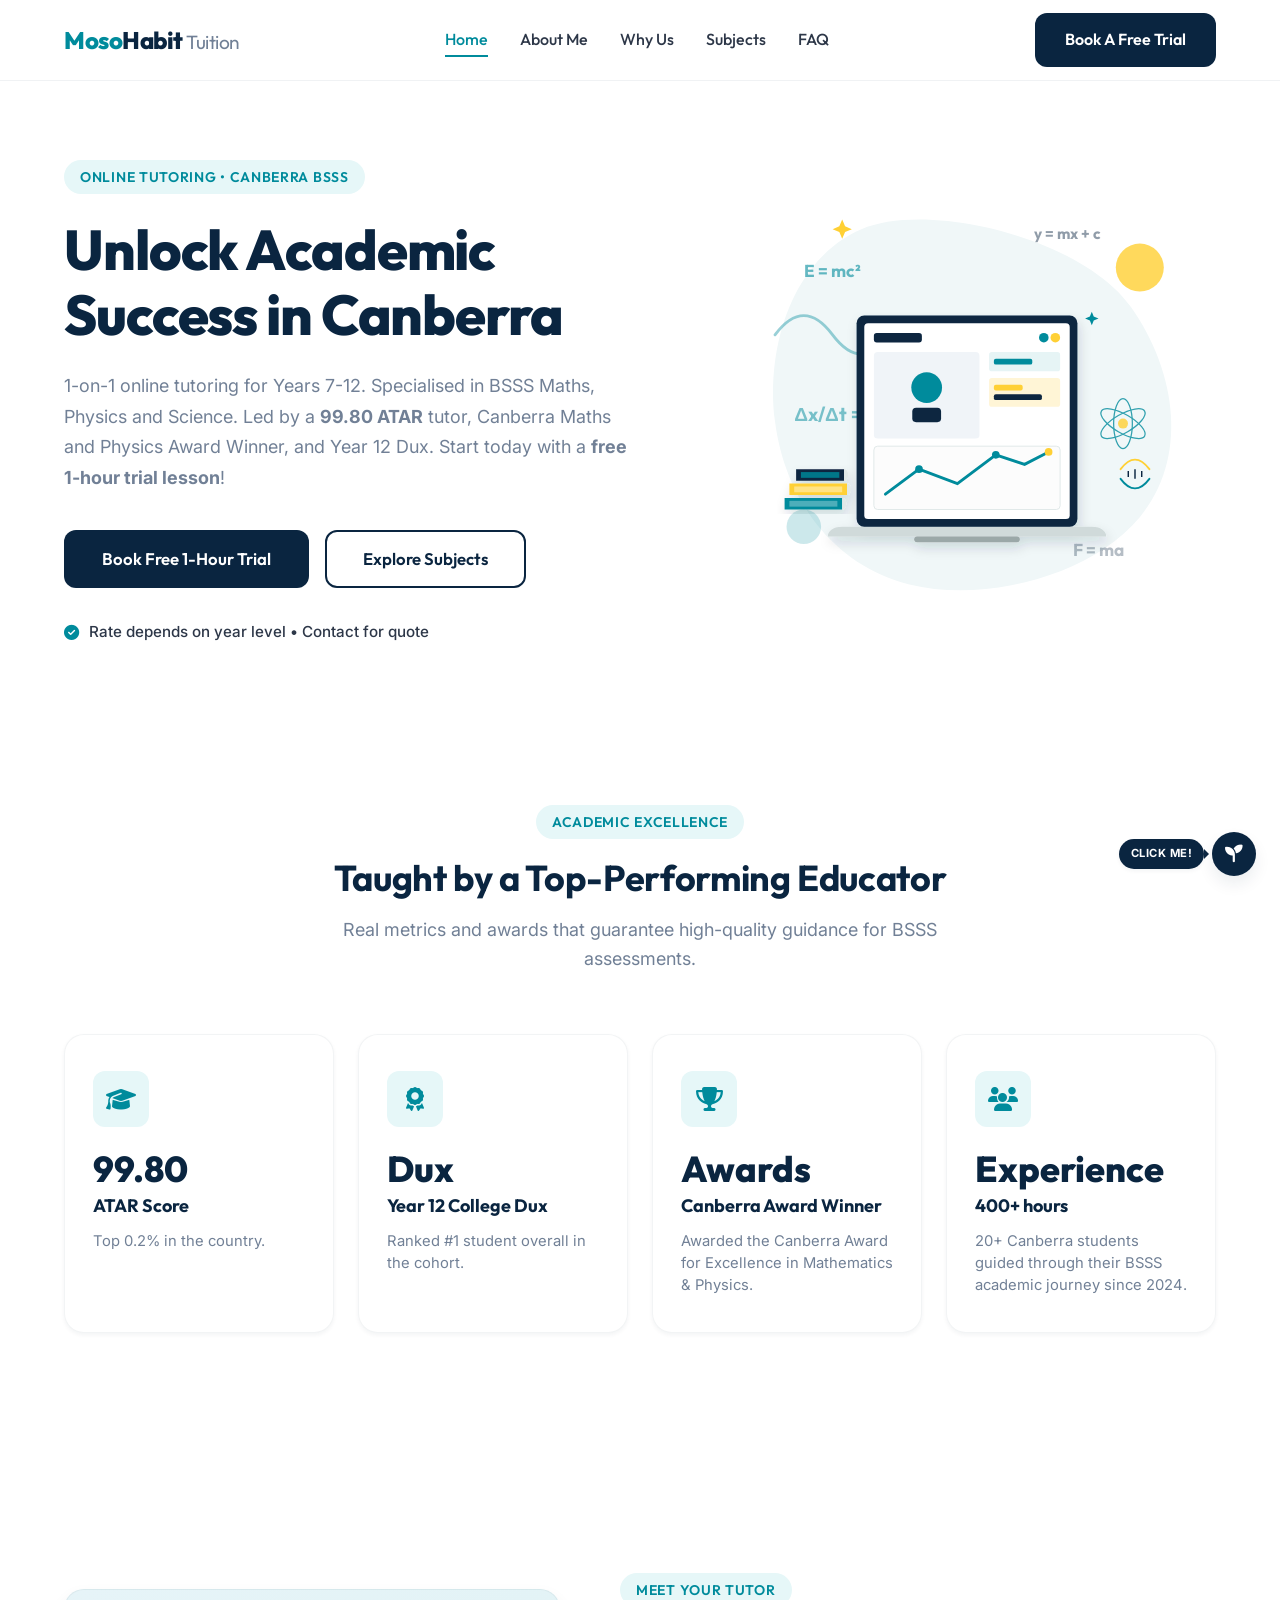
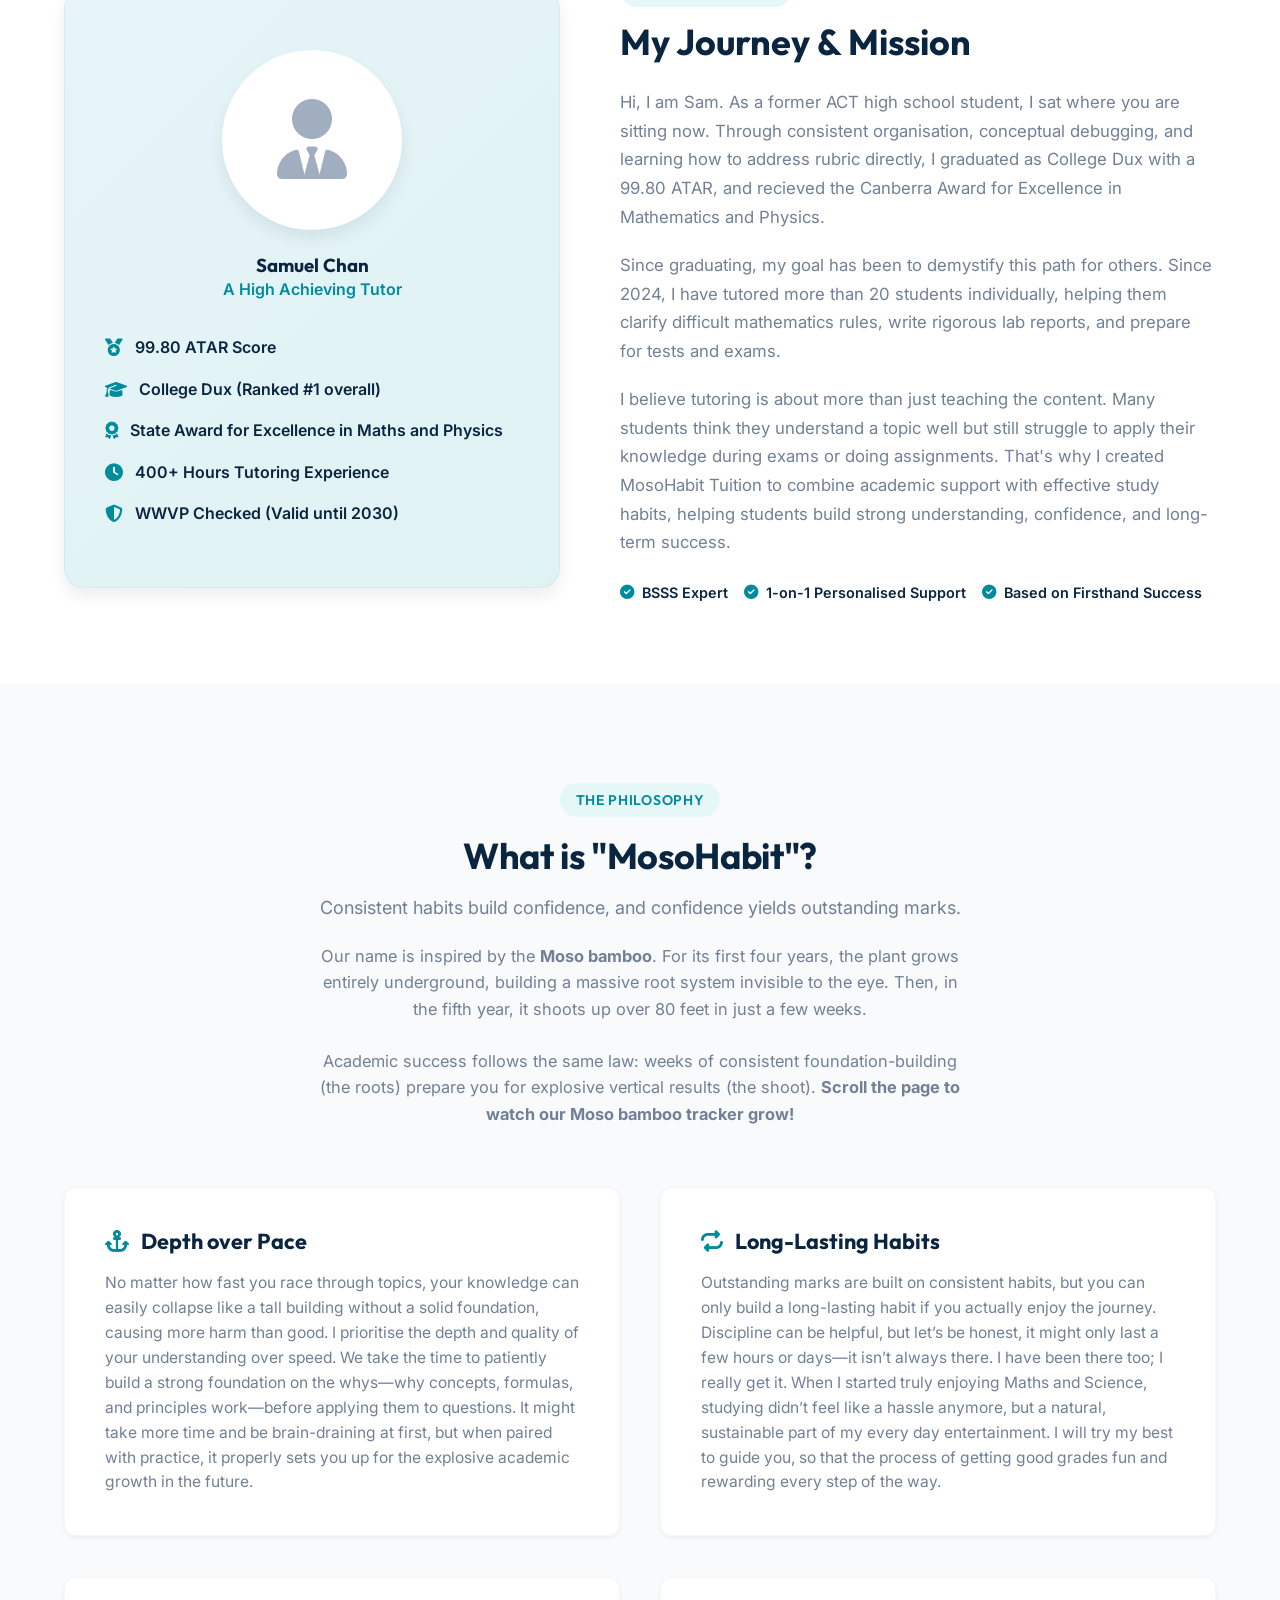
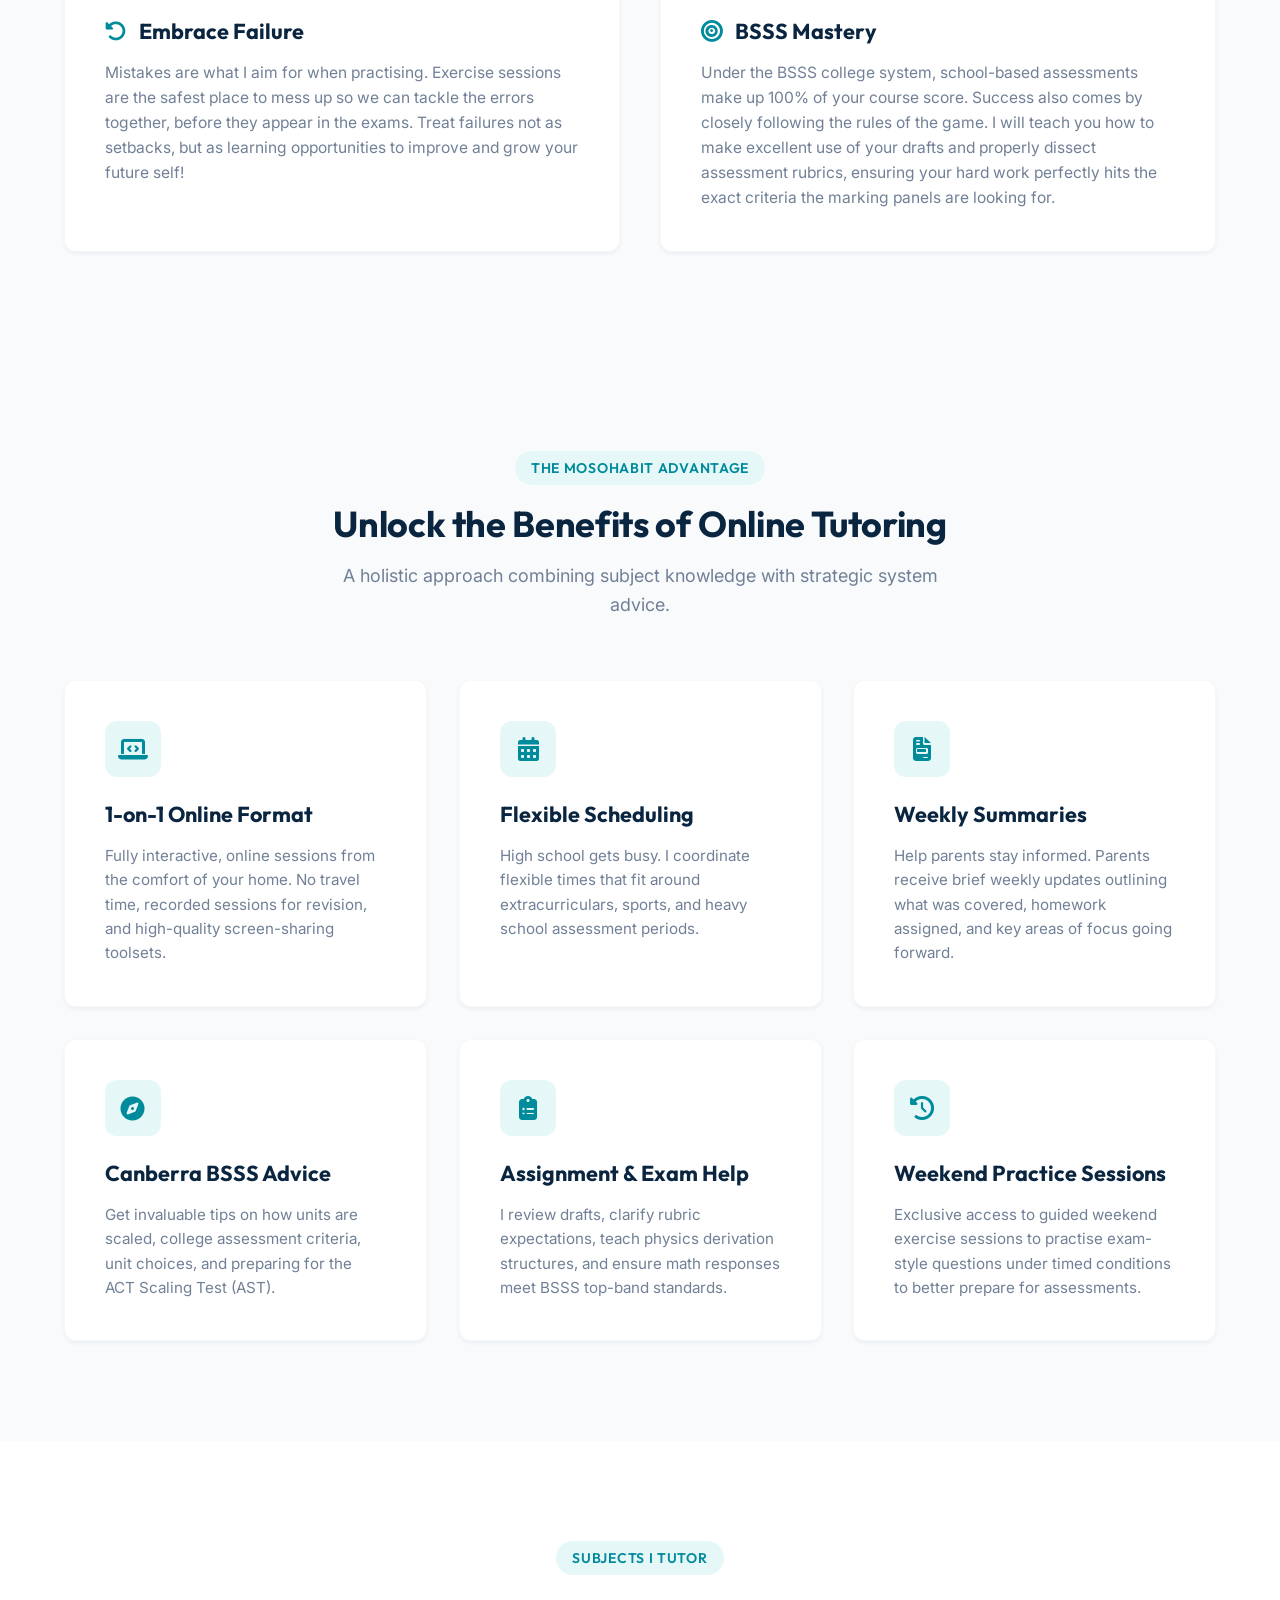
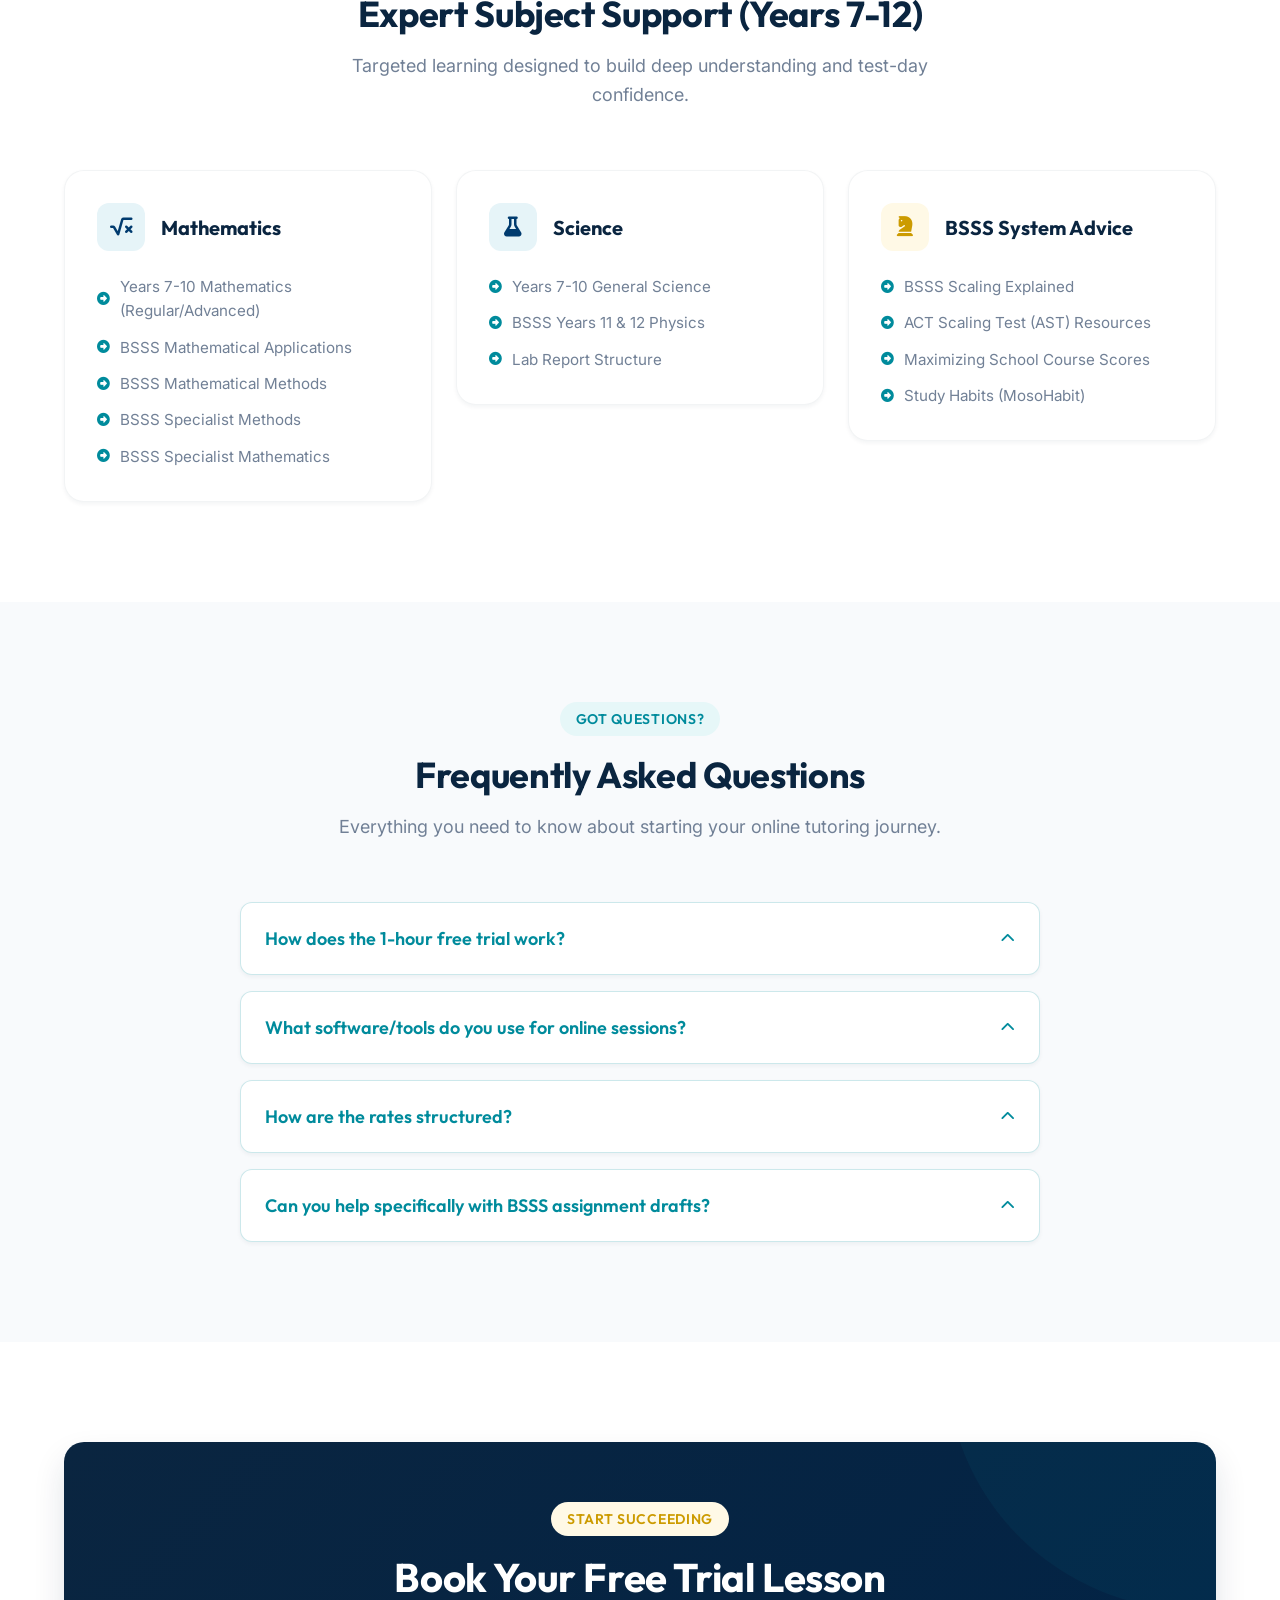
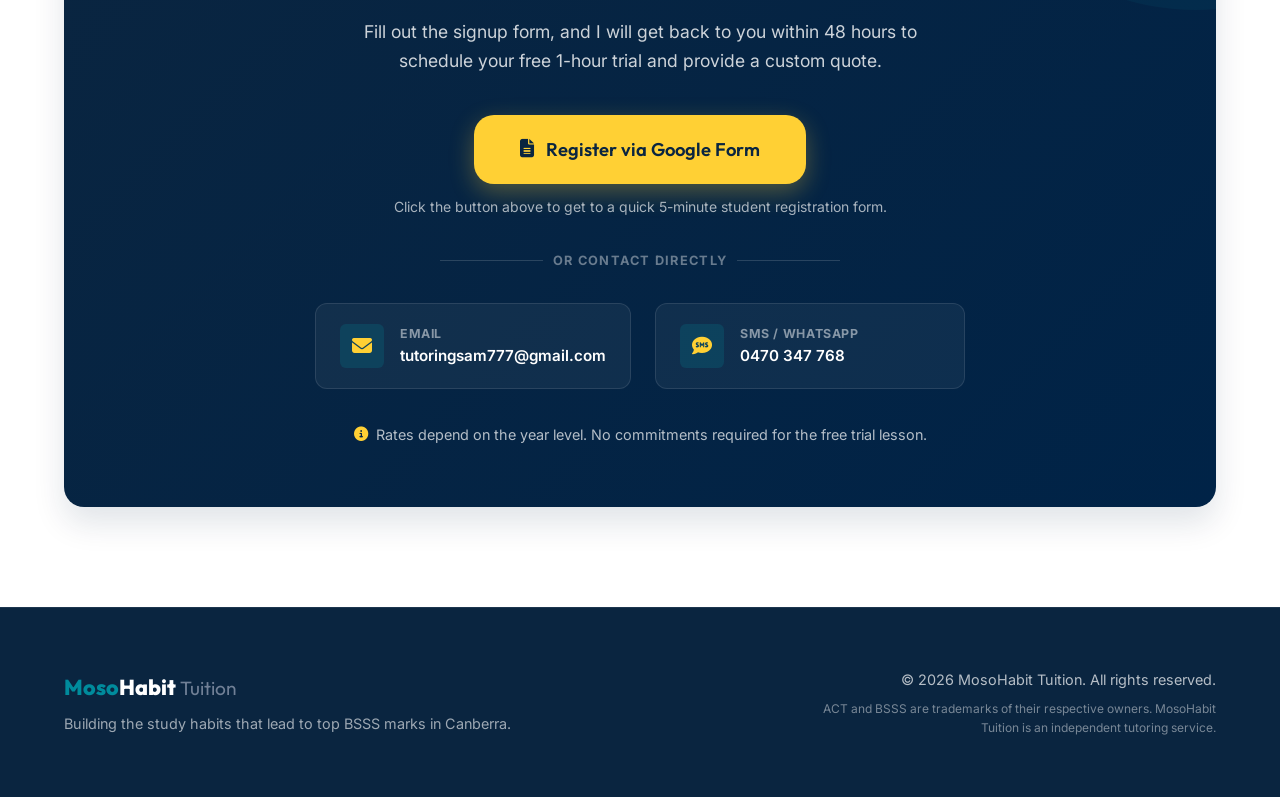
==== index.html @ 845f08df "feat: add Moso bamboo philosophy section to index and project documentation" ====
<!DOCTYPE html>
<html lang="en">

<head>
    <meta charset="UTF-8">
    <meta name="viewport" content="width=device-width, initial-scale=1.0">
    <meta name="description"
        content="1-on-1 online tutoring for Canberra Years 7-12 BSSS system students. Excel in Maths, Physics, and Science with a 99.80 ATAR tutor, Canberra Award winner, and Year 12 Dux. Book your free 1-hour trial.">
    <meta name="keywords"
        content="Canberra tutoring, BSSS tutoring, Year 12 tutor, Year 11 tutor, Year 10 tutor, ATAR, ACT tutoring, online maths tutor, online physics tutor, online science tutor, Canberra college tutor">
    <meta name="author" content="MosoHabit Tuition">
    <title>MosoHabit Tuition | Canberra BSSS Online Tutoring (Years 7-12)</title>

    <!-- Google Fonts -->
    <link rel="preconnect" href="https://fonts.googleapis.com">
    <link rel="preconnect" href="https://fonts.gstatic.com" crossorigin>
    <link
        href="https://fonts.googleapis.com/css2?family=Inter:wght@300;400;500;600;700&family=Outfit:wght@400;500;600;700;800&display=swap"
        rel="stylesheet">

    <!-- FontAwesome Icons -->
    <link rel="stylesheet" href="https://cdnjs.cloudflare.com/ajax/libs/font-awesome/6.4.0/css/all.min.css">

    <!-- Custom CSS -->
    <link rel="stylesheet" href="style.css">
</head>

<body>

    <!-- Header Navigation -->
    <header class="header">
        <div class="container header-container">
            <a href="#home" class="logo">
                <span class="logo-accent">Moso</span>Habit <span class="logo-sub">Tuition</span>
            </a>

            <nav class="nav" id="nav-menu">
                <ul class="nav-list">
                    <li class="nav-item"><a href="#home" class="nav-link active">Home</a></li>
                    <li class="nav-item"><a href="#about" class="nav-link">About Me</a></li>
                    <li class="nav-item"><a href="#why-us" class="nav-link">Why Us</a></li>
                    <li class="nav-item"><a href="#subjects" class="nav-link">Subjects</a></li>
                    <li class="nav-item"><a href="#faq" class="nav-link">FAQ</a></li>
                </ul>
            </nav>

            <div class="header-cta">
                <a href="#contact" class="btn btn-primary">Book A Free Trial</a>
                <button class="mobile-nav-toggle" id="mobile-toggle" aria-label="Toggle navigation">
                    <i class="fa-solid fa-bars"></i>
                </button>
            </div>
        </div>
    </header>

    <main>
        <!-- Hero Section -->
        <section id="home" class="hero">
            <div class="container hero-container">
                <div class="hero-content reveal reveal-left">
                    <span class="badge hero-badge">Online Tutoring • Canberra BSSS</span>
                    <h1 class="hero-title">Unlock Academic Success in Canberra</h1>
                    <p class="hero-description">
                        1-on-1 online tutoring for Years 7-12. Specialised in BSSS Maths, Physics and Science.
                        Led by a <strong>99.80 ATAR</strong> tutor, Canberra Maths and Physics Award Winner, and Year 12
                        Dux. Start today
                        with a <strong>free 1-hour trial lesson</strong>!
                    </p>
                    <div class="hero-actions">
                        <a href="#contact" class="btn btn-primary btn-lg">Book Free 1-Hour Trial</a>
                        <a href="#subjects" class="btn btn-outline btn-lg">Explore Subjects</a>
                    </div>
                    <div class="hero-ad-banner">
                        <i class="fa-solid fa-circle-check text-accent"></i>
                        <span>Rate depends on year level • Contact for quote</span>
                    </div>
                </div>
                <div class="hero-image-wrapper reveal reveal-right">
                    <!-- SVG illustration representing physics, math, online learning -->
                    <svg class="hero-svg" viewBox="0 0 500 500" fill="none" xmlns="http://www.w3.org/2000/svg">
                        <defs>
                            <linearGradient id="blueGrad" x1="0%" y1="0%" x2="100%" y2="100%">
                                <stop offset="0%" stop-color="#0a2540" />
                                <stop offset="100%" stop-color="#003b6f" />
                            </linearGradient>
                            <linearGradient id="tealGrad" x1="0%" y1="0%" x2="100%" y2="100%">
                                <stop offset="0%" stop-color="#008b9c" />
                                <stop offset="100%" stop-color="#00ced1" />
                            </linearGradient>
                            <linearGradient id="goldGrad" x1="0%" y1="0%" x2="100%" y2="100%">
                                <stop offset="0%" stop-color="#ffd034" />
                                <stop offset="100%" stop-color="#ffb800" />
                            </linearGradient>
                            <filter id="shadow" x="-10%" y="-10%" width="120%" height="120%">
                                <feDropShadow dx="2" dy="6" stdDeviation="6" flood-color="#0a2540"
                                    flood-opacity="0.15" />
                            </filter>
                        </defs>
                        <!-- Background Blobs -->
                        <path
                            d="M420,150 C470,220 480,310 430,370 C380,430 270,460 190,440 C110,420 60,350 50,270 C40,190 70,100 140,70 C210,40 370,80 420,150 Z"
                            fill="#f0f7f8" />
                        <circle cx="430" cy="110" r="25" fill="#ffd034" opacity="0.8" />
                        <circle cx="80" cy="380" r="18" fill="#008b9c" opacity="0.2" />

                        <!-- Mathematical / Physics Ornaments -->
                        <!-- Atom Icon -->
                        <g transform="translate(380, 240) scale(0.65)" opacity="0.8">
                            <ellipse cx="50" cy="50" rx="40" ry="15" fill="none" stroke="#008b9c" stroke-width="2"
                                transform="rotate(30, 50, 50)" />
                            <ellipse cx="50" cy="50" rx="40" ry="15" fill="none" stroke="#008b9c" stroke-width="2"
                                transform="rotate(-30, 50, 50)" />
                            <ellipse cx="50" cy="50" rx="40" ry="15" fill="none" stroke="#008b9c" stroke-width="2"
                                transform="rotate(90, 50, 50)" />
                            <circle cx="50" cy="50" r="8" fill="#ffd034" />
                        </g>

                        <!-- Formulas floating -->
                        <text x="320" y="80" font-family="'Outfit', sans-serif" font-size="16" font-weight="700"
                            fill="#0a2540" opacity="0.45">y = mx + c</text>
                        <text x="80" y="120" font-family="'Outfit', sans-serif" font-size="18" font-weight="700"
                            fill="#008b9c" opacity="0.6">E = mc²</text>
                        <text x="360" y="410" font-family="'Outfit', sans-serif" font-size="18" font-weight="700"
                            fill="#0a2540" opacity="0.3">F = ma</text>
                        <text x="70" y="270" font-family="'Outfit', sans-serif" font-size="20" font-weight="700"
                            fill="#008b9c" opacity="0.5">Δx/Δt = v</text>

                        <!-- Sine Wave -->
                        <path d="M50,180 Q80,140 110,180 T170,180" fill="none" stroke="#008b9c" stroke-width="3"
                            stroke-linecap="round" opacity="0.4" />
                        <!-- DNA Spiral snippet -->
                        <path d="M410,320 Q425,300 440,320" fill="none" stroke="#ffd034" stroke-width="2"
                            stroke-linecap="round" />
                        <path d="M410,330 Q425,350 440,330" fill="none" stroke="#008b9c" stroke-width="2"
                            stroke-linecap="round" />
                        <line x1="418" y1="322" x2="418" y2="328" stroke="#0a2540" stroke-width="1.5" />
                        <line x1="425" y1="320" x2="425" y2="330" stroke="#0a2540" stroke-width="1.5" />
                        <line x1="432" y1="322" x2="432" y2="328" stroke="#0a2540" stroke-width="1.5" />

                        <!-- Main Laptop / Graphic -->
                        <g filter="url(#shadow)">
                            <!-- Laptop Body Base -->
                            <path d="M120,380 L380,380 C390,380 395,385 395,390 L105,390 C105,385 110,380 120,380 Z"
                                fill="#d0dada" />
                            <rect x="195" y="390" width="110" height="6" rx="3" fill="#9ba8a8" />
                            <!-- Screen Base -->
                            <rect x="135" y="160" width="230" height="220" rx="8" fill="#0a2540" />
                            <!-- Screen Inner -->
                            <rect x="143" y="168" width="214" height="204" rx="4" fill="#ffffff" />
                            <!-- Website layout inside screen -->
                            <!-- Header inside laptop screen -->
                            <rect x="153" y="178" width="50" height="10" rx="3" fill="#0a2540" />
                            <circle cx="330" cy="183" r="5" fill="#008b9c" />
                            <circle cx="342" cy="183" r="5" fill="#ffd034" />
                            <!-- Main Video Panel -->
                            <rect x="153" y="198" width="110" height="90" rx="4" fill="#f0f4f8" />
                            <!-- Video avatar lines (Tutor) -->
                            <circle cx="208" cy="235" r="16" fill="#008b9c" />
                            <rect x="193" y="256" width="30" height="15" rx="4" fill="#0a2540" />
                            <!-- Sidebar stats/formulas inside laptop screen -->
                            <rect x="273" y="198" width="74" height="20" rx="3" fill="#e6f4f5" />
                            <rect x="278" y="205" width="40" height="6" rx="2" fill="#008b9c" />
                            <rect x="273" y="225" width="74" height="30" rx="3" fill="#fff5d6" />
                            <rect x="278" y="232" width="30" height="6" rx="2" fill="#ffd034" />
                            <rect x="278" y="242" width="50" height="6" rx="2" fill="#0a2540" />
                            <!-- Graph drawing on dashboard inside laptop screen -->
                            <rect x="153" y="296" width="194" height="66" rx="4" fill="#fcfcfc" stroke="#e0e8e8"
                                stroke-width="1" />
                            <path d="M165,346 L200,320 L240,335 L280,305 L310,315 L335,302" fill="none" stroke="#008b9c"
                                stroke-width="3" stroke-linecap="round" />
                            <circle cx="200" cy="320" r="4" fill="#008b9c" />
                            <circle cx="280" cy="305" r="4" fill="#008b9c" />
                            <circle cx="335" cy="302" r="4" fill="#ffd034" />
                        </g>

                        <!-- Books Stacked Near Laptop -->
                        <g transform="translate(60, 310)" filter="url(#shadow)">
                            <!-- Book 1 (Bottom, Teal) -->
                            <path d="M0,40 L60,40 L60,52 L0,52 Z" fill="#008b9c" />
                            <path d="M60,40 C62,40 64,42 64,45 L64,47 C64,50 62,52 60,52 Z" fill="#e0e8e8" />
                            <rect x="5" y="43" width="50" height="6" fill="#ffffff" opacity="0.3" />
                            <!-- Book 2 (Middle, Gold) -->
                            <path d="M5,25 L65,25 L65,37 L5,37 Z" fill="#ffd034" />
                            <path d="M65,25 C67,25 69,27 69,30 L69,32 C69,35 67,37 65,37 Z" fill="#e0e8e8" />
                            <rect x="10" y="28" width="50" height="6" fill="#ffffff" opacity="0.4" />
                            <!-- Book 3 (Top, Dark Blue) -->
                            <path d="M12,10 L62,10 L62,22 L12,22 Z" fill="#0a2540" />
                            <path d="M62,10 C64,10 66,12 66,15 L66,17 C66,20 64,22 62,22 Z" fill="#e0e8e8" />
                            <rect x="17" y="13" width="40" height="6" fill="#008b9c" opacity="0.8" />
                        </g>

                        <!-- Floating Sparkles -->
                        <path d="M120,80 L123,73 L130,70 L123,67 L120,60 L117,67 L110,70 L117,73 Z" fill="#ffd034" />
                        <path d="M380,170 L382,165 L387,163 L382,161 L380,156 L378,161 L373,163 L378,165 Z"
                            fill="#008b9c" />
                    </svg>
                </div>
            </div>
        </section>

        <!-- Credentials Banner Section -->
        <section id="credentials" class="credentials">
            <div class="container">
                <div class="section-header text-center reveal">
                    <span class="badge">Academic Excellence</span>
                    <h2>Taught by a Top-Performing Educator</h2>
                    <p class="section-subtitle">Real metrics and awards that guarantee high-quality guidance for BSSS
                        assessments.</p>
                </div>

                <div class="credentials-grid">
                    <!-- Stat Card 1 -->
                    <div class="cred-card reveal">
                        <div class="cred-icon-wrap bg-teal-light">
                            <i class="fa-solid fa-graduation-cap text-teal"></i>
                        </div>
                        <div class="cred-value">99.80</div>
                        <h3 class="cred-title">ATAR Score</h3>
                        <p class="cred-desc">Top 0.2% in the country.</p>
                    </div>

                    <!-- Stat Card 2 -->
                    <div class="cred-card reveal delay-100">
                        <div class="cred-icon-wrap bg-teal-light">
                            <i class="fa-solid fa-award text-teal"></i>
                        </div>
                        <div class="cred-value">Dux</div>
                        <h3 class="cred-title">Year 12 College Dux</h3>
                        <p class="cred-desc">Ranked #1 student overall in the cohort.</p>
                    </div>

                    <!-- Stat Card 3 -->
                    <div class="cred-card reveal delay-200">
                        <div class="cred-icon-wrap bg-teal-light">
                            <i class="fa-solid fa-trophy text-teal"></i>
                        </div>
                        <div class="cred-value">Awards</div>
                        <h3 class="cred-title">Canberra Award Winner</h3>
                        <p class="cred-desc">Awarded the Canberra Award for Excellence in Mathematics & Physics.</p>
                    </div>

                    <!-- Stat Card 4 -->
                    <div class="cred-card reveal delay-300">
                        <div class="cred-icon-wrap bg-teal-light">
                            <i class="fa-solid fa-users text-teal"></i>
                        </div>
                        <div class="cred-value">Experience</div>
                        <h3 class="cred-title">400+ hours</h3>
                        <p class="cred-desc">20+ Canberra students guided through their BSSS academic journey
                            since 2024.</p>
                    </div>
                </div>

            </div>
        </section>

        <!-- About Section -->
        <section id="about">
            <!-- Tutor Background Story -->
            <div class="story-section">
                <div class="container story-container">
                    <div class="story-img-wrap reveal reveal-left">
                        <div class="story-img-card">
                            <div class="story-avatar-container">
                                <div class="story-avatar-placeholder">
                                    <i class="fa-solid fa-user-tie"></i>
                                </div>
                                <!-- Note: User can easily overwrite this with their real photo of Sam: -->
                                <!-- <img src="assets/tutor-sam.jpg" alt="Sam, MosoHabit Tutor" class="avatar-img"> -->
                            </div>
                            <h3>Samuel Chan</h3>
                            <p class="text-accent" style="font-weight: 600; margin-bottom: 12px;">A High Achieving Tutor
                            </p>

                            <div class="story-credentials-list">
                                <div class="story-cred-item">
                                    <i class="fa-solid fa-medal"></i>
                                    <span>99.80 ATAR Score</span>
                                </div>
                                <div class="story-cred-item">
                                    <i class="fa-solid fa-graduation-cap"></i>
                                    <span>College Dux (Ranked #1 overall)</span>
                                </div>
                                <div class="story-cred-item">
                                    <i class="fa-solid fa-award"></i>
                                    <span>State Award for Excellence in Maths and Physics</span>
                                </div>
                                <div class="story-cred-item">
                                    <i class="fa-solid fa-clock"></i>
                                    <span>400+ Hours Tutoring Experience</span>
                                </div>
                                <div class="story-cred-item">
                                    <i class="fa-solid fa-shield-halved"></i>
                                    <span>WWVP Checked (Valid until 2030)</span>
                                </div>
                            </div>
                        </div>
                    </div>

                    <div class="story-text reveal reveal-right">
                        <span class="badge tutor-badge">Meet Your Tutor</span>
                        <h2>My Journey & Mission</h2>
                        <p>
                            Hi, I am Sam. As a former ACT high school student, I sat where you are sitting now. Through
                            consistent organisation, conceptual debugging, and learning how to address rubric directly,
                            I graduated as College Dux with a 99.80 ATAR, and recieved the Canberra Award for Excellence
                            in Mathematics and Physics.
                        </p>
                        <p>
                            Since graduating, my goal has been to demystify this path for others. Since 2024, I have
                            tutored more than 20 students individually, helping them clarify difficult mathematics
                            rules, write rigorous lab reports, and prepare for tests and exams.
                        </p>
                        <p>
                            I believe tutoring is about more than just teaching the content. Many students think they
                            understand a topic well but still struggle to apply their knowledge during exams or doing
                            assignments. That's why I created MosoHabit Tuition to combine academic support with
                            effective study habits, helping students build strong understanding, confidence, and
                            long-term success.
                        </p>
                        <div class="tutor-tags" style="margin-top: 24px;">
                            <span class="tutor-tag"><i class="fa-solid fa-circle-check"></i> BSSS Expert</span>
                            <span class="tutor-tag"><i class="fa-solid fa-circle-check"></i> 1-on-1 Personalised
                                Support</span>
                            <span class="tutor-tag"><i class="fa-solid fa-circle-check"></i> Based on Firsthand
                                Success</span>
                        </div>
                    </div>
                </div>
            </div>

            <!-- Teaching Philosophy ("MosoHabit") -->
            <div class="philosophy-section bg-light">
                <div class="container">
                    <div class="section-header text-center reveal">
                        <span class="badge">The Philosophy</span>
                        <h2>What is "MosoHabit"?</h2>
                        <p class="section-subtitle">Consistent habits build confidence, and confidence yields
                            outstanding marks.</p>
                        <p class="philosophy-desc" style="max-width: 800px; margin: 20px auto 0 auto; color: var(--color-text-light); line-height: 1.6; font-size: 1.025rem;">
                            Our name is inspired by the <strong>Moso bamboo</strong>. For its first four years, the plant grows entirely underground, building a massive root system invisible to the eye. Then, in the fifth year, it shoots up over 80 feet in just a few weeks. 
                            <br><br>
                            Academic success follows the same law: weeks of consistent foundation-building (the roots) prepare you for explosive vertical results (the shoot). <strong>Scroll the page to watch our Moso bamboo tracker grow!</strong>
                        </p>
                    </div>

                    <div class="philosophy-grid">
                        <div class="philosophy-card reveal">
                            <h3><i class="fa-solid fa-anchor"></i> Depth over Pace</h3>
                            <p>No matter how fast you race through topics, your knowledge can easily collapse like a
                                tall building without a solid foundation, causing more harm than good.
                                I prioritise the depth and quality of your understanding over speed. We take the time to
                                patiently build a strong foundation on the whys—why concepts, formulas, and principles
                                work—before applying them to questions. It might take more time and be brain-draining at
                                first, but when paired with practice, it properly sets you up for the explosive academic
                                growth in the future.
                            </p>
                        </div>

                        <div class="philosophy-card reveal delay-100">
                            <h3><i class="fa-solid fa-repeat"></i> Long-Lasting Habits</h3>
                            <p>Outstanding marks are built on consistent habits, but you can only build a long-lasting
                                habit if you actually enjoy the journey. Discipline can be helpful, but let’s be honest,
                                it might only last a few hours or days—it isn’t always there. I have been there too; I
                                really get it. When I started truly enjoying Maths and Science, studying didn’t feel
                                like a hassle anymore, but a natural, sustainable part of my every day entertainment. I
                                will try my best to guide you, so that the process of getting good grades fun and
                                rewarding every step of the way.
                            </p>
                        </div>

                        <div class="philosophy-card reveal delay-200">
                            <h3><i class="fa-solid fa-rotate-left"></i> Embrace Failure</h3>
                            <p>Mistakes are what I aim for when practising. Exercise sessions are the safest place to
                                mess up so we can tackle the errors together, before they appear in the exams. Treat
                                failures not as setbacks, but as learning opportunities to improve and grow
                                your future self!
                            </p>
                        </div>

                        <div class="philosophy-card reveal delay-300">
                            <h3><i class="fa-solid fa-bullseye"></i> BSSS Mastery</h3>
                            <p>Under the BSSS college system, school-based assessments make up 100% of your course
                                score. Success also comes by closely following the rules of the game. I will teach you
                                how to make excellent use of your drafts and properly dissect assessment rubrics,
                                ensuring your hard work perfectly hits the exact criteria the marking panels are looking
                                for.
                            </p>
                        </div>
                    </div>
                </div>
            </div>

        </section>

        <!-- Why Us / Key Features Section -->
        <section id="why-us" class="why-us bg-light">
            <div class="container">
                <div class="section-header text-center reveal">
                    <span class="badge">The MosoHabit Advantage</span>
                    <h2>Unlock the Benefits of Online Tutoring</h2>
                    <p class="section-subtitle">A holistic approach combining subject knowledge with strategic system
                        advice.</p>
                </div>

                <div class="features-grid">
                    <!-- Feature 1 -->
                    <div class="feature-card reveal">
                        <div class="feature-icon"><i class="fa-solid fa-laptop-code"></i></div>
                        <h3>1-on-1 Online Format</h3>
                        <p>Fully interactive, online sessions from the comfort of your home. No travel time, recorded
                            sessions for revision, and high-quality screen-sharing toolsets.</p>
                    </div>

                    <!-- Feature 2 -->
                    <div class="feature-card reveal delay-100">
                        <div class="feature-icon"><i class="fa-solid fa-calendar-days"></i></div>
                        <h3>Flexible Scheduling</h3>
                        <p>High school gets busy. I coordinate flexible times that fit around extracurriculars, sports,
                            and heavy school assessment periods.</p>
                    </div>

                    <!-- Feature 3 -->
                    <div class="feature-card reveal delay-200">
                        <div class="feature-icon"><i class="fa-solid fa-file-invoice"></i></div>
                        <h3>Weekly Summaries</h3>
                        <p>Help parents stay informed. Parents receive brief weekly updates outlining what was covered,
                            homework assigned, and key areas of focus going forward.</p>
                    </div>

                    <!-- Feature 4 -->
                    <div class="feature-card reveal">
                        <div class="feature-icon"><i class="fa-solid fa-compass"></i></div>
                        <h3>Canberra BSSS Advice</h3>
                        <p>Get invaluable tips on how units are scaled, college assessment criteria, unit choices, and
                            preparing for the ACT Scaling Test (AST).</p>
                    </div>

                    <!-- Feature 5 -->
                    <div class="feature-card reveal delay-100">
                        <div class="feature-icon"><i class="fa-solid fa-clipboard-list"></i></div>
                        <h3>Assignment & Exam Help</h3>
                        <p>I review drafts, clarify rubric expectations, teach physics derivation structures, and
                            ensure math responses meet BSSS top-band standards.</p>
                    </div>

                    <!-- Feature 6 -->
                    <div class="feature-card reveal delay-200">
                        <div class="feature-icon"><i class="fa-solid fa-clock-rotate-left"></i></div>
                        <h3>Weekend Practice Sessions</h3>
                        <p>Exclusive access to guided weekend exercise sessions to practise exam-style questions under
                            timed conditions to better prepare for assessments.</p>
                    </div>
                </div>
            </div>
        </section>

        <!-- Subjects Offered Section -->
        <section id="subjects" class="subjects">
            <div class="container">
                <div class="section-header text-center reveal">
                    <span class="badge">Subjects I Tutor</span>
                    <h2>Expert Subject Support (Years 7-12)</h2>
                    <p class="section-subtitle">Targeted learning designed to build deep understanding and test-day
                        confidence.</p>
                </div>

                <div class="subjects-grid">
                    <!-- Subject 1 -->
                    <div class="subject-card reveal">
                        <div class="subject-header">
                            <div class="subject-icon bg-blue-light"><i
                                    class="fa-solid fa-square-root-variable text-blue"></i></div>
                            <h3>Mathematics</h3>
                        </div>
                        <ul class="subject-bullets">
                            <li><i class="fa-solid fa-circle-right text-teal"></i> Years 7-10 Mathematics
                                (Regular/Advanced) </li>
                            <li><i class="fa-solid fa-circle-right text-teal"></i> BSSS Mathematical Applications</li>
                            <li><i class="fa-solid fa-circle-right text-teal"></i> BSSS Mathematical Methods</li>
                            <li><i class="fa-solid fa-circle-right text-teal"></i> BSSS Specialist Methods</li>
                            <li><i class="fa-solid fa-circle-right text-teal"></i> BSSS Specialist Mathematics</li>
                        </ul>
                    </div>

                    <!-- Subject 2 -->
                    <div class="subject-card reveal delay-100">
                        <div class="subject-header">
                            <div class="subject-icon bg-blue-light"><i class="fa-solid fa-flask text-blue"></i></div>
                            <h3>Science</h3>
                        </div>
                        <ul class="subject-bullets">
                            <li><i class="fa-solid fa-circle-right text-teal"></i> Years 7-10 General Science</li>
                            <li><i class="fa-solid fa-circle-right text-teal"></i> BSSS Years 11 & 12 Physics</li>
                            <li><i class="fa-solid fa-circle-right text-teal"></i> Lab Report Structure</li>
                        </ul>
                    </div>

                    <!-- Subject 3 -->
                    <div class="subject-card reveal delay-200">
                        <div class="subject-header">
                            <div class="subject-icon bg-gold-light"><i class="fa-solid fa-chess-knight text-gold"></i>
                            </div>
                            <h3>BSSS System Advice</h3>
                        </div>
                        <ul class="subject-bullets">
                            <li><i class="fa-solid fa-circle-right text-teal"></i> BSSS Scaling Explained</li>
                            <li><i class="fa-solid fa-circle-right text-teal"></i> ACT Scaling Test (AST) Resources</li>
                            <li><i class="fa-solid fa-circle-right text-teal"></i> Maximizing School Course Scores</li>
                            <li><i class="fa-solid fa-circle-right text-teal"></i> Study Habits (MosoHabit)</li>
                        </ul>
                    </div>
                </div>
            </div>
        </section>

        <!-- FAQ Section -->
        <section id="faq" class="faq bg-light">
            <div class="container">
                <div class="section-header text-center reveal">
                    <span class="badge">Got Questions?</span>
                    <h2>Frequently Asked Questions</h2>
                    <p class="section-subtitle">Everything you need to know about starting your online tutoring journey.
                    </p>
                </div>

                <div class="faq-accordion-wrap">
                    <!-- FAQ 1 -->
                    <div class="faq-item reveal">
                        <button class="faq-trigger">
                            <span>How does the 1-hour free trial work?</span>
                            <i class="fa-solid fa-chevron-down faq-arrow"></i>
                        </button>
                        <div class="faq-content">
                            <p>The free trial is a complete 60-minute, no-obligation session. I use this time to assess
                                the student's current standing, review any upcoming topics or past assessments,
                                introduce my tutoring style, and map out a study action plan.</p>
                        </div>
                    </div>

                    <!-- FAQ 2 -->
                    <div class="faq-item reveal delay-100">
                        <button class="faq-trigger">
                            <span>What software/tools do you use for online sessions?</span>
                            <i class="fa-solid fa-chevron-down faq-arrow"></i>
                        </button>
                        <div class="faq-content">
                            <p>I use Zoom for our lessons, coupled with an online collaborative whiteboard, giving us
                                the best of both worlds. It feels as collaborative as sitting in the same room together,
                                but you also get all the flexibility, convenience, and comfort of an online lesson.</p>
                        </div>
                    </div>

                    <!-- FAQ 3 -->
                    <div class="faq-item reveal delay-200">
                        <button class="faq-trigger">
                            <span>How are the rates structured?</span>
                            <i class="fa-solid fa-chevron-down faq-arrow"></i>
                        </button>
                        <div class="faq-content">
                            <p>Rates vary depending on two factors:</p>
                            <ul>
                                <li><strong>Student's year level:</strong> Years 7–10 vs. Years 11–12
                                    (Methods/Specialist).</li>
                                <li><strong>Type of lesson:</strong> Focused 1-on-1 tutoring or guided group exercise
                                    sessions.</li>
                            </ul>
                            <p>Rates generally range from $30 to $60 per hour. Feel free to fill out the registration
                                form or text me directly for a personalised quote.</p>
                        </div>
                    </div>

                    <!-- FAQ 4 -->
                    <div class="faq-item reveal delay-300">
                        <button class="faq-trigger">
                            <span>Can you help specifically with BSSS assignment drafts?</span>
                            <i class="fa-solid fa-chevron-down faq-arrow"></i>
                        </button>
                        <div class="faq-content">
                            <p>Absolutely. Under the ACT BSSS system, school-based assessments represent 100% of your
                                grade. I help students decode BSSS rubrics, verify calculation workflows, and structure
                                lab report analyses to reach their full potential.</p>
                            <p
                                style="font-size: 0.825rem; color: var(--color-text-light); opacity: 0.8; font-style: italic; margin-top: 12px; line-height: 1.4; border-top: 1px dashed rgba(10, 37, 64, 0.1); padding-top: 12px;">
                                <strong>Note:</strong> <a
                                    href="https://www.bsss.act.edu.au/academic_integrity_information" target="_blank"
                                    rel="noopener noreferrer"
                                    style="color: inherit; text-decoration: underline;">Academic misconduct is a serious
                                    offence</a>, and I do not condone such activity.
                                <br><br>
                                My role is strictly to provide advice and recommendations to guide your learning. I will
                                support your progress, and I encourage and expect you to do the core thinking and bring
                                your own thoughts and questions to our sessions.
                            </p>
                        </div>
                    </div>

                </div>
            </div>
        </section>

        <!-- CTA & Google Form Signup Section -->
        <section id="contact" class="contact">
            <div class="container">
                <div class="contact-card reveal reveal-scale">
                    <div class="contact-header">
                        <span class="badge badge-yellow">Start Succeeding</span>
                        <h2>Book Your Free Trial Lesson</h2>
                        <p>Fill out the signup form, and I will get back to you within 48 hours to schedule your free
                            1-hour trial and provide a custom quote.</p>
                    </div>

                    <div class="contact-body">
                        <!-- Signup Button linking to Google Form -->
                        <div class="signup-action-area">
                            <a href="https://forms.gle/q5dMkX7rA27oYbx68" target="_blank" rel="noopener noreferrer"
                                class="btn btn-gold btn-xl btn-gform" id="gform-link">
                                <i class="fa-solid fa-file-lines"></i> Register via Google Form
                            </a>
                            <p class="gform-hint">Click the button above to get to a quick 5-minute student registration
                                form.
                            </p>
                        </div>

                        <div class="divider">
                            <span>OR CONTACT DIRECTLY</span>
                        </div>

                        <div class="contact-info-grid">
                            <!-- Contact item 1 -->
                            <a href="mailto:tutoringsam777@gmail.com" class="contact-item">
                                <div class="contact-icon-wrap"><i class="fa-solid fa-envelope"></i></div>
                                <div class="contact-details">
                                    <span class="contact-label">Email</span>
                                    <span class="contact-val">tutoringsam777@gmail.com</span>
                                </div>
                            </a>

                            <!-- Contact item 2 -->
                            <a href="https://wa.me/61470347768" target="_blank" rel="noopener noreferrer"
                                class="contact-item">
                                <div class="contact-icon-wrap"><i class="fa-solid fa-comment-sms"></i></div>
                                <div class="contact-details">
                                    <span class="contact-label">SMS / WhatsApp</span>
                                    <span class="contact-val">0470 347 768</span>
                                </div>
                            </a>
                        </div>

                        <div class="contact-footer">
                            <p class="rate-disclaimer"><i class="fa-solid fa-circle-info"></i> Rates depend on the year
                                level. No commitments required for the free trial lesson.</p>
                        </div>
                    </div>
                </div>
            </div>
        </section>
    </main>

    <!-- Footer -->
    <footer class="footer">
        <div class="container footer-container">
            <div class="footer-left">
                <a href="#home" class="footer-logo">
                    <span class="logo-accent">Moso</span>Habit <span class="logo-sub">Tuition</span>
                </a>
                <p class="footer-tagline">Building the study habits that lead to top BSSS marks in Canberra.</p>
            </div>

            <div class="footer-right">
                <p class="copyright">&copy; 2026 MosoHabit Tuition. All rights reserved.</p>
                <p class="footer-disclaimer">ACT and BSSS are trademarks of their respective owners. MosoHabit Tuition
                    is an independent tutoring service.</p>
            </div>
        </div>
    </footer>

    <!-- Floating Moso Bamboo Story Widget -->
    <div class="bamboo-widget minimized" id="bamboo-widget">
        <div class="bamboo-widget-header">
            <button class="bamboo-widget-minimize" id="bamboo-minimize" aria-label="Minimize widget">
                <i class="fa-solid fa-chevron-right"></i>
            </button>
        </div>
        <div class="bamboo-widget-content">
            <div class="bamboo-visual-container">
                <!-- Interactive SVG -->
                <svg width="100" height="240" viewBox="0 0 100 240" id="bamboo-svg">
                    <!-- Ground level divider -->
                    <line x1="10" y1="140" x2="90" y2="140" stroke="#8d6e63" stroke-width="2" stroke-dasharray="4 2" />

                    <!-- Background Timeline Diagram -->
                    <g id="bamboo-timeline" opacity="0.4">
                        <!-- Timeline vertical track line -->
                        <line x1="86" y1="20" x2="86" y2="230" stroke="#a0aec0" stroke-width="1"
                            stroke-dasharray="2 2" />

                        <!-- Timeline labels & marker ticks on the right of plant -->
                        <!-- Underground roots years -->
                        <circle cx="86" cy="160" r="2.5" fill="#a0aec0" />
                        <text x="80" y="163" fill="#718096" font-size="7" font-family="var(--font-primary)"
                            font-weight="600" text-anchor="end">Yr 1</text>

                        <circle cx="86" cy="182" r="2.5" fill="#a0aec0" />
                        <text x="80" y="185" fill="#718096" font-size="7" font-family="var(--font-primary)"
                            font-weight="600" text-anchor="end">Yr 2</text>

                        <circle cx="86" cy="205" r="2.5" fill="#a0aec0" />
                        <text x="80" y="208" fill="#718096" font-size="7" font-family="var(--font-primary)"
                            font-weight="600" text-anchor="end">Yr 3</text>

                        <circle cx="86" cy="225" r="2.5" fill="#a0aec0" />
                        <text x="80" y="228" fill="#718096" font-size="7" font-family="var(--font-primary)"
                            font-weight="600" text-anchor="end">Yr 4</text>

                        <!-- Aboveground sprout years -->
                        <circle cx="86" cy="125" r="2.5" fill="#008b9c" />
                        <text x="80" y="128" fill="#008b9c" font-size="7" font-family="var(--font-primary)"
                            font-weight="700" text-anchor="end">Yr 5 Sprout</text>

                        <circle cx="86" cy="45" r="2.5" fill="#2e7d32" />
                        <text x="80" y="48" fill="#2e7d32" font-size="7" font-family="var(--font-primary)"
                            font-weight="700" text-anchor="end">Yr 5 Stalk</text>
                    </g>

                    <!-- Roots Path (Initially hidden / grows on scroll 0-93%) -->
                    <g id="bamboo-roots" stroke="#8d6e63" stroke-width="2.5" fill="none" stroke-linecap="round">
                        <!-- Main Tap Root (Asymmetric wobbly curve) -->
                        <path d="M50,140 Q47,175 52,210" id="root-main" />
                        <!-- Left Lateral Roots (Asymmetric curves) -->
                        <path d="M50,148 Q28,162 20,180" id="root-left-1" />
                        <path d="M49,170 Q30,195 24,222" id="root-left-2" />
                        <!-- Right Lateral Roots (Asymmetric curves) -->
                        <path d="M50,154 Q72,168 82,192" id="root-right-1" />
                        <path d="M51,182 Q68,205 76,215" id="root-right-2" />
                        <!-- Capillary Roots (Denser branching growing out of lateral roots) -->
                        <path d="M35,160 Q24,175 18,195" stroke-width="1.3" id="root-cap-l1" />
                        <path d="M69,171 Q78,188 82,205" stroke-width="1.3" id="root-cap-r1" />
                        <path d="M36,190 Q24,202 16,218" stroke-width="1.3" id="root-cap-l2" />
                        <path d="M63,198 Q72,210 76,225" stroke-width="1.3" id="root-cap-r2" />
                        <path d="M29,206 Q20,218 16,230" stroke-width="1.3" id="root-cap-l3" />
                        <path d="M76,181 Q84,195 88,212" stroke-width="1.3" id="root-cap-r3" />
                    </g>

                    <!-- Bamboo Shoot (Initially hidden / grows on scroll 93-100%) -->
                    <g id="bamboo-shoot" stroke="#2e7d32" fill="none" stroke-linecap="round">
                        <!-- Stalk Segments (drawn upwards with wobbly connections) -->
                        <path d="M50,140 L49,120" stroke-width="5" id="stalk-1" />
                        <path d="M49,120 L51,95" stroke-width="4.5" id="stalk-2" />
                        <path d="M51,95 L48,70" stroke-width="4" id="stalk-3" />
                        <path d="M48,70 L50,45" stroke-width="3.5" id="stalk-4" />
                        <path d="M50,45 L47,20" stroke-width="3" id="stalk-5" />
                        <path d="M47,20 L49,-5" stroke-width="2.6" id="stalk-6" />
                        <path d="M49,-5 L46,-30" stroke-width="2.2" id="stalk-7" />
                        <path d="M46,-30 L48,-55" stroke-width="1.8" id="stalk-8" />
                        <path d="M48,-55 L47,-80" stroke-width="1.4" id="stalk-9" />

                        <!-- Segment nodes (rings centered on wobbly joints) -->
                        <ellipse cx="49" cy="120" rx="3.5" ry="1" fill="#81c784" stroke="none" id="node-1" />
                        <ellipse cx="51" cy="95" rx="3.2" ry="1" fill="#81c784" stroke="none" id="node-2" />
                        <ellipse cx="48" cy="70" rx="2.8" ry="1" fill="#81c784" stroke="none" id="node-3" />
                        <ellipse cx="50" cy="45" rx="2.4" ry="1" fill="#81c784" stroke="none" id="node-4" />
                        <ellipse cx="47" cy="20" rx="2.0" ry="0.8" fill="#81c784" stroke="none" id="node-5" />
                        <ellipse cx="49" cy="-5" rx="1.6" ry="0.7" fill="#81c784" stroke="none" id="node-6" />
                        <ellipse cx="46" cy="-30" rx="1.2" ry="0.6" fill="#81c784" stroke="none" id="node-7" />
                        <ellipse cx="48" cy="-55" rx="0.8" ry="0.5" fill="#81c784" stroke="none" id="node-8" />
                    </g>

                    <!-- Bamboo Leaves (Grow along with shoot - wobbly, upward pointing) -->
                    <g id="bamboo-leaves" fill="#388e3c" stroke="none">
                        <!-- Group 1 (Node 1, y=120) -->
                        <g id="leaf-group-1">
                            <path d="M49,120 Q34,105 18,97 Q33,115 49,120" />
                            <path d="M49,120 Q30,110 14,108 Q30,118 49,120" />
                        </g>
                        <!-- Group 2 (Node 2, y=95) -->
                        <g id="leaf-group-2">
                            <path d="M51,95 Q68,82 85,75 Q68,90 51,95" />
                            <path d="M51,95 Q67,88 81,85 Q65,95 51,95" />
                        </g>
                        <!-- Group 3 (Node 3, y=70) -->
                        <g id="leaf-group-3">
                            <path d="M48,70 Q30,55 15,48 Q32,63 48,70" />
                            <path d="M48,70 Q33,62 18,60 Q32,68 48,70" />
                            <path d="M48,70 Q62,55 75,48 Q62,63 48,70" />
                        </g>
                        <!-- Group 4 (Node 4, y=45) -->
                        <g id="leaf-group-4">
                            <path d="M50,45 Q68,32 85,25 Q68,40 50,45" />
                            <path d="M50,45 Q66,25 78,12 Q64,35 50,45" />
                        </g>
                        <!-- Group 5 (Node 5, y=20) -->
                        <g id="leaf-group-5">
                            <path d="M47,20 Q32,5 18,-5 Q31,13 47,20" />
                            <path d="M47,20 Q30,12 12,5 Q28,18 47,20" />
                        </g>
                        <!-- Group 6 (Node 6, y=-5) -->
                        <g id="leaf-group-6">
                            <path d="M49,-5 Q37,-25 24,-38 Q37,-15 49,-5" />
                            <path d="M49,-5 Q64,-20 78,-32 Q62,-10 49,-5" />
                        </g>
                        <!-- Group 7 (Node 7, y=-30) -->
                        <g id="leaf-group-7">
                            <path d="M46,-30 Q62,-50 78,-62 Q61,-40 46,-30" />
                            <path d="M46,-30 Q60,-42 72,-50 Q56,-35 46,-30" />
                            <path d="M46,-30 Q30,-48 15,-55 Q31,-40 46,-30" />
                        </g>
                        <!-- Group 8 (Node 8, y=-55) -->
                        <g id="leaf-group-8">
                            <path d="M48,-55 Q42,-80 35,-98 Q46,-75 48,-55" />
                            <path d="M48,-55 Q56,-82 62,-100 Q51,-78 48,-55" />
                            <path d="M48,-55 Q48,-85 49,-105 Q50,-85 48,-55" />
                        </g>
                    </g>
                </svg>
            </div>

            <div class="bamboo-caption-area">
                <p class="bamboo-state" id="bamboo-state-label">Scroll to start growing</p>
                <div class="bamboo-progress-bar">
                    <div class="bamboo-progress-fill" id="bamboo-progress-fill"></div>
                </div>
            </div>
        </div>
    </div>

    <!-- Floating Small Restore Trigger (when minimized) -->
    <div class="bamboo-restore-container visible" id="bamboo-restore-wrapper">
        <span class="bamboo-restore-tooltip">Click me!</span>
        <button class="bamboo-restore-btn" id="bamboo-restore" aria-label="Show bamboo tracker">
            <i class="fa-solid fa-seedling"></i>
        </button>
    </div>

    <!-- JavaScript -->
    <script src="script.js"></script>
</body>

</html>
---- style.css ----
/* ==========================================================================
   MosoHabit Tuition CSS Styling
   ========================================================================== */

/* Design Tokens & Custom Properties */
:root {
    --color-primary: #0a2540;
    --color-primary-light: #16365b;
    --color-accent: #008b9c;
    --color-accent-hover: #007685;
    --color-gold: #ffd034;
    --color-gold-hover: #fcd853;
    --color-gold-dark: #cc9b00;
    
    --color-text: #2d3748;
    --color-text-light: #718096;
    --color-text-muted: #a0aec0;
    
    --color-bg: #ffffff;
    --color-bg-light: #f8fafc;
    --color-bg-white: #ffffff;
    
    --bg-blue-light: #e6f4f8;
    --bg-teal-light: #e6f7f8;
    --bg-gold-light: #fff9e6;
    
    --font-primary: 'Inter', sans-serif;
    --font-heading: 'Outfit', sans-serif;
    
    --shadow-sm: 0 2px 4px rgba(10, 37, 64, 0.05);
    --shadow-md: 0 8px 16px rgba(10, 37, 64, 0.08);
    --shadow-lg: 0 16px 32px rgba(10, 37, 64, 0.12);
    --shadow-gold: 0 8px 24px rgba(255, 208, 52, 0.3);
    
    --radius-sm: 6px;
    --radius-md: 12px;
    --radius-lg: 20px;
    --radius-full: 9999px;
    
    --transition: all 0.3s cubic-bezier(0.4, 0, 0.2, 1);
    
    --container-width: 1200px;
}

/* Reset & Base Styles */
* {
    margin: 0;
    padding: 0;
    box-sizing: border-box;
}

html {
    scroll-behavior: smooth;
    scroll-padding-top: 90px;
    font-size: 16px;
}

body {
    font-family: var(--font-primary);
    color: var(--color-text);
    background-color: var(--color-bg);
    line-height: 1.6;
    -webkit-font-smoothing: antialiased;
    overflow-x: hidden;
}

h1, h2, h3, h4 {
    font-family: var(--font-heading);
    color: var(--color-primary);
    font-weight: 700;
    line-height: 1.25;
}

a {
    text-decoration: none;
    color: inherit;
    transition: var(--transition);
}

ul {
    list-style: none;
}

img, svg {
    max-width: 100%;
    height: auto;
    display: block;
}

/* Utilities */
.container {
    width: 100%;
    max-width: var(--container-width);
    margin: 0 auto;
    padding: 0 24px;
}

.text-center {
    text-align: center;
}

.bg-light {
    background-color: var(--color-bg-light);
}

.text-accent {
    color: var(--color-accent);
}

/* Color wraps for icons */
.bg-blue-light { background-color: var(--bg-blue-light); }
.bg-teal-light { background-color: var(--bg-teal-light); }
.bg-gold-light { background-color: var(--bg-gold-light); }

.text-blue { color: #003b6f; }
.text-teal { color: var(--color-accent); }
.text-gold { color: var(--color-gold-dark); }

/* Badges */
.badge {
    display: inline-block;
    padding: 6px 16px;
    background-color: var(--bg-teal-light);
    color: var(--color-accent);
    font-family: var(--font-heading);
    font-size: 0.875rem;
    font-weight: 600;
    border-radius: var(--radius-full);
    margin-bottom: 16px;
    text-transform: uppercase;
    letter-spacing: 0.05em;
}

.badge-yellow {
    background-color: var(--bg-gold-light);
    color: var(--color-gold-dark);
}

/* Buttons */
.btn {
    display: inline-flex;
    align-items: center;
    justify-content: center;
    padding: 12px 28px;
    font-family: var(--font-heading);
    font-size: 1rem;
    font-weight: 600;
    border-radius: var(--radius-md);
    cursor: pointer;
    border: 2px solid transparent;
    transition: var(--transition);
    gap: 8px;
}

.btn-lg {
    padding: 14px 36px;
    font-size: 1.05rem;
}

.btn-xl {
    padding: 18px 44px;
    font-size: 1.15rem;
    border-radius: var(--radius-lg);
}

.btn-primary {
    background-color: var(--color-primary);
    color: var(--color-bg-white);
}

.btn-primary:hover {
    background-color: var(--color-primary-light);
    transform: translateY(-2px);
    box-shadow: var(--shadow-md);
}

.btn-outline {
    background-color: transparent;
    border-color: var(--color-primary);
    color: var(--color-primary);
}

.btn-outline:hover {
    background-color: var(--color-primary);
    color: var(--color-bg-white);
    transform: translateY(-2px);
}

.btn-gold {
    background-color: var(--color-gold);
    color: var(--color-primary);
    box-shadow: var(--shadow-gold);
}

.btn-gold:hover {
    background-color: var(--color-gold-hover);
    transform: translateY(-3px) scale(1.02);
    box-shadow: 0 12px 28px rgba(255, 208, 52, 0.45);
}

/* Header & Navigation */
.header {
    position: fixed;
    top: 0;
    left: 0;
    width: 100%;
    z-index: 1000;
    background-color: rgba(255, 255, 255, 0.95);
    backdrop-filter: blur(10px);
    border-bottom: 1px solid rgba(10, 37, 64, 0.06);
    transition: var(--transition);
}

.header.scrolled {
    box-shadow: var(--shadow-md);
    background-color: #ffffff;
}

.header.header-hidden {
    transform: translateY(-100%);
}

.header-container {
    height: 80px;
    display: flex;
    align-items: center;
    justify-content: space-between;
}

.logo {
    font-family: var(--font-heading);
    font-size: 1.5rem;
    font-weight: 800;
    color: var(--color-primary);
    letter-spacing: -0.02em;
}

.logo-accent {
    color: var(--color-accent);
}

.logo-sub {
    font-weight: 400;
    font-size: 1.2rem;
    color: var(--color-text-light);
}

.nav-list {
    display: flex;
    gap: 32px;
}

.nav-link {
    font-family: var(--font-heading);
    font-weight: 500;
    color: var(--color-text);
    padding: 8px 0;
    position: relative;
}

.nav-link::after {
    content: '';
    position: absolute;
    bottom: 0;
    left: 0;
    width: 0;
    height: 2px;
    background-color: var(--color-accent);
    transition: var(--transition);
}

.nav-link:hover, .nav-link.active {
    color: var(--color-accent);
}

.nav-link:hover::after, .nav-link.active::after {
    width: 100%;
}

.header-cta {
    display: flex;
    align-items: center;
    gap: 16px;
}

.mobile-nav-toggle {
    display: none;
    background: none;
    border: none;
    font-size: 1.5rem;
    color: var(--color-primary);
    cursor: pointer;
    padding: 4px;
}

/* Sections Base Styling */
section {
    padding: 100px 0;
}

.section-header {
    max-width: 650px;
    margin: 0 auto 60px;
}

.section-header h2 {
    font-size: 2.25rem;
    margin-bottom: 16px;
    letter-spacing: -0.01em;
}

.section-subtitle {
    color: var(--color-text-light);
    font-size: 1.125rem;
}

/* Hero Section */
.hero {
    background-color: #ffffff;
    padding-top: 160px; /* offset sticky header */
    padding-bottom: 80px;
    position: relative;
}

.hero-container {
    display: grid;
    grid-template-columns: 1.1fr 0.9fr;
    gap: 48px;
    align-items: center;
}

.hero-content {
    max-width: 580px;
}

.hero-badge {
    margin-bottom: 24px;
}

.hero-title {
    font-size: 3.5rem;
    font-weight: 800;
    letter-spacing: -0.02em;
    margin-bottom: 24px;
    line-height: 1.15;
}

.hero-description {
    font-size: 1.125rem;
    color: var(--color-text-light);
    margin-bottom: 36px;
    line-height: 1.7;
}

.hero-actions {
    display: flex;
    gap: 16px;
    margin-bottom: 32px;
}

.hero-ad-banner {
    display: flex;
    align-items: center;
    gap: 10px;
    font-size: 0.95rem;
    color: var(--color-text);
    font-weight: 500;
}

.hero-image-wrapper {
    display: flex;
    justify-content: center;
    position: relative;
}

.hero-svg {
    width: 100%;
    max-width: 480px;
}

/* Credentials Section */
.credentials {
    padding-top: 80px;
}

.credentials-grid {
    display: grid;
    grid-template-columns: repeat(auto-fit, minmax(240px, 1fr));
    gap: 24px;
    margin-bottom: 60px;
}

.cred-card {
    background-color: var(--color-bg-white);
    border: 1px solid rgba(10, 37, 64, 0.05);
    border-radius: var(--radius-lg);
    padding: 36px 28px;
    box-shadow: var(--shadow-sm);
    transition: var(--transition);
    position: relative;
    overflow: hidden;
}

.cred-card:hover {
    transform: translateY(-8px);
    box-shadow: var(--shadow-md);
}

.cred-card::before {
    content: '';
    position: absolute;
    top: 0;
    left: 0;
    width: 100%;
    height: 4px;
    background-color: var(--color-accent);
    opacity: 0;
    transition: var(--transition);
}

.cred-card:hover::before {
    opacity: 1;
}

.cred-icon-wrap {
    width: 56px;
    height: 56px;
    border-radius: var(--radius-md);
    display: flex;
    align-items: center;
    justify-content: center;
    font-size: 1.5rem;
    margin-bottom: 24px;
}

.cred-value {
    font-family: var(--font-heading);
    font-size: 2.25rem;
    font-weight: 800;
    color: var(--color-primary);
    margin-bottom: 8px;
    line-height: 1;
}

.cred-title {
    font-size: 1.125rem;
    font-weight: 700;
    margin-bottom: 12px;
}

.cred-desc {
    font-size: 0.925rem;
    color: var(--color-text-light);
    line-height: 1.5;
}

.highlight-card {
    background: linear-gradient(135deg, #0a2540 0%, #003b6f 100%);
    color: #ffffff;
    border: none;
}

.highlight-card .cred-value {
    color: var(--color-gold);
}

.highlight-card .cred-title {
    color: #ffffff;
}

.highlight-card .cred-desc {
    color: rgba(255, 255, 255, 0.8);
}

.highlight-card::before {
    background-color: var(--color-gold);
}

/* Tutor Profile Card */
.tutor-profile-card {
    display: grid;
    grid-template-columns: 0.7fr 1.3fr;
    background-color: var(--color-bg-white);
    border: 1px solid rgba(10, 37, 64, 0.06);
    border-radius: var(--radius-lg);
    overflow: hidden;
    box-shadow: var(--shadow-md);
    margin-top: 80px;
}

.tutor-avatar-side {
    background: linear-gradient(135deg, var(--bg-blue-light) 0%, #dff2f4 100%);
    display: flex;
    align-items: center;
    justify-content: center;
    padding: 48px;
}

.avatar-container {
    width: 200px;
    height: 200px;
    border-radius: var(--radius-full);
    border: 6px solid #ffffff;
    box-shadow: var(--shadow-md);
    background-color: var(--color-bg-white);
    overflow: hidden;
    position: relative;
    display: flex;
    align-items: center;
    justify-content: center;
}

.avatar-placeholder {
    font-size: 5rem;
    color: var(--color-text-muted);
}

.avatar-img {
    width: 100%;
    height: 100%;
    object-fit: cover;
}

.tutor-info-side {
    padding: 48px;
    display: flex;
    flex-direction: column;
    justify-content: center;
}

.tutor-badge {
    align-self: flex-start;
    margin-bottom: 12px;
}

.tutor-info-side h3 {
    font-size: 2rem;
    margin-bottom: 16px;
}

.tutor-bio {
    color: var(--color-text-light);
    margin-bottom: 24px;
    font-size: 1rem;
    line-height: 1.65;
}

.tutor-tags {
    display: flex;
    flex-wrap: wrap;
    gap: 16px;
}

.tutor-tag {
    display: inline-flex;
    align-items: center;
    gap: 8px;
    font-size: 0.9rem;
    font-weight: 600;
    color: var(--color-primary);
}

.tutor-tag i {
    color: var(--color-accent);
}

/* Why Us Section */
.features-grid {
    display: grid;
    grid-template-columns: repeat(auto-fit, minmax(320px, 1fr));
    gap: 32px;
}

.feature-card {
    background-color: var(--color-bg-white);
    border-radius: var(--radius-md);
    padding: 40px;
    box-shadow: var(--shadow-sm);
    border: 1px solid rgba(10, 37, 64, 0.03);
    transition: var(--transition);
}

.feature-card:hover {
    transform: translateY(-5px);
    box-shadow: var(--shadow-md);
}

.feature-icon {
    width: 56px;
    height: 56px;
    border-radius: var(--radius-md);
    background-color: var(--bg-teal-light);
    color: var(--color-accent);
    display: flex;
    align-items: center;
    justify-content: center;
    font-size: 1.5rem;
    margin-bottom: 24px;
}

.feature-card h3 {
    font-size: 1.35rem;
    margin-bottom: 16px;
}

.feature-card p {
    color: var(--color-text-light);
    font-size: 0.95rem;
}

/* Subjects Section */
.subjects-grid {
    display: grid;
    grid-template-columns: repeat(auto-fit, minmax(260px, 1fr));
    gap: 24px;
    align-items: start;
}

@media (min-width: 992px) {
    .subjects-grid {
        grid-template-columns: repeat(3, 1fr);
    }
}


.subject-card {
    background-color: var(--color-bg-white);
    border: 1px solid rgba(10, 37, 64, 0.05);
    border-radius: var(--radius-lg);
    padding: 32px;
    box-shadow: var(--shadow-sm);
    transition: var(--transition);
}

.subject-card:hover {
    transform: translateY(-5px);
    box-shadow: var(--shadow-md);
    border-color: rgba(0, 139, 156, 0.2);
}

.subject-header {
    display: flex;
    align-items: center;
    gap: 16px;
    margin-bottom: 24px;
}

.subject-icon {
    width: 48px;
    height: 48px;
    border-radius: var(--radius-md);
    display: flex;
    align-items: center;
    justify-content: center;
    font-size: 1.25rem;
    flex-shrink: 0;
}

.subject-card h3 {
    font-size: 1.25rem;
    font-weight: 700;
}

.subject-bullets {
    display: flex;
    flex-direction: column;
    gap: 12px;
}

.subject-bullets li {
    font-size: 0.95rem;
    color: var(--color-text-light);
    display: flex;
    align-items: center;
    gap: 10px;
}

.subject-bullets li i {
    font-size: 0.8rem;
    flex-shrink: 0;
}

/* FAQ Accordion Section */
.faq-accordion-wrap {
    max-width: 800px;
    margin: 0 auto;
    display: flex;
    flex-direction: column;
    gap: 16px;
}

.faq-item {
    background-color: var(--color-bg-white);
    border: 1px solid rgba(10, 37, 64, 0.05);
    border-radius: var(--radius-md);
    overflow: hidden;
    box-shadow: var(--shadow-sm);
}

.faq-trigger {
    width: 100%;
    padding: 24px;
    background: none;
    border: none;
    outline: none;
    text-align: left;
    display: flex;
    align-items: center;
    justify-content: space-between;
    font-family: var(--font-heading);
    font-size: 1.125rem;
    font-weight: 600;
    color: var(--color-primary);
    cursor: pointer;
    transition: var(--transition);
}

.faq-trigger:hover {
    color: var(--color-accent);
}

.faq-arrow {
    font-size: 0.9rem;
    transition: transform 0.3s ease;
    color: var(--color-text-light);
}

.faq-content {
    max-height: 0;
    overflow: hidden;
    transition: max-height 0.3s ease-out;
    padding: 0 24px;
}

.faq-content p {
    padding-bottom: 24px;
    color: var(--color-text-light);
    font-size: 0.975rem;
}

.faq-content ul {
    margin-left: 20px;
    padding-bottom: 24px;
    list-style-type: disc;
    color: var(--color-text-light);
    font-size: 0.975rem;
}

.faq-content li {
    margin-bottom: 8px;
    line-height: 1.5;
}

/* Active State of FAQ Accordion */
.faq-item.active {
    border-color: rgba(0, 139, 156, 0.2);
}

.faq-item.active .faq-trigger {
    color: var(--color-accent);
}

.faq-item.active .faq-arrow {
    transform: rotate(180deg);
    color: var(--color-accent);
}

/* Contact / Sign Up Section */
.contact {
    background-color: var(--color-bg);
}

.contact-card {
    background: linear-gradient(135deg, var(--color-primary) 0%, #002347 100%);
    border-radius: var(--radius-lg);
    color: #ffffff;
    padding: 60px 48px;
    box-shadow: var(--shadow-lg);
    position: relative;
    overflow: hidden;
}

.contact-card::after {
    content: '';
    position: absolute;
    top: -50%;
    right: -20%;
    width: 500px;
    height: 500px;
    border-radius: var(--radius-full);
    background-color: rgba(0, 139, 156, 0.08);
    pointer-events: none;
}

.contact-header {
    text-align: center;
    max-width: 600px;
    margin: 0 auto 40px;
}

.contact-header h2 {
    color: #ffffff;
    font-size: 2.5rem;
    margin-bottom: 16px;
    letter-spacing: -0.01em;
}

.contact-header p {
    color: rgba(255, 255, 255, 0.8);
    font-size: 1.1rem;
}

.contact-body {
    display: flex;
    flex-direction: column;
    align-items: center;
    gap: 32px;
}

.signup-action-area {
    text-align: center;
    z-index: 2;
}

.btn-gform {
    display: inline-flex;
    align-items: center;
    gap: 12px;
}

.gform-hint {
    margin-top: 12px;
    font-size: 0.875rem;
    color: rgba(255, 255, 255, 0.65);
}

.divider {
    width: 100%;
    max-width: 400px;
    display: flex;
    align-items: center;
    text-align: center;
    color: rgba(255, 255, 255, 0.4);
    font-size: 0.8rem;
    font-weight: 700;
    letter-spacing: 0.1em;
}

.divider::before, .divider::after {
    content: '';
    flex: 1;
    border-bottom: 1px solid rgba(255, 255, 255, 0.15);
}

.divider:not(:empty)::before {
    margin-right: .75em;
}

.divider:not(:empty)::after {
    margin-left: .75em;
}

.contact-info-grid {
    display: grid;
    grid-template-columns: repeat(2, 1fr);
    gap: 24px;
    width: 100%;
    max-width: 650px;
    z-index: 2;
}

.contact-item {
    background-color: rgba(255, 255, 255, 0.05);
    border: 1px solid rgba(255, 255, 255, 0.1);
    border-radius: var(--radius-md);
    padding: 20px 24px;
    display: flex;
    align-items: center;
    gap: 16px;
    color: #ffffff;
}

.contact-item:hover {
    background-color: rgba(255, 255, 255, 0.1);
    transform: translateY(-3px);
}

.contact-icon-wrap {
    width: 44px;
    height: 44px;
    border-radius: var(--radius-sm);
    background-color: rgba(0, 139, 156, 0.2);
    color: var(--color-gold);
    display: flex;
    align-items: center;
    justify-content: center;
    font-size: 1.25rem;
}

.contact-details {
    display: flex;
    flex-direction: column;
}

.contact-label {
    font-size: 0.775rem;
    font-weight: 700;
    color: rgba(255, 255, 255, 0.5);
    text-transform: uppercase;
    letter-spacing: 0.05em;
}

.contact-val {
    font-size: 0.95rem;
    font-weight: 600;
}

.contact-footer {
    text-align: center;
}

.rate-disclaimer {
    font-size: 0.9rem;
    color: rgba(255, 255, 255, 0.7);
    display: inline-flex;
    align-items: center;
    gap: 8px;
}

.rate-disclaimer i {
    color: var(--color-gold);
}

/* Footer styling */
.footer {
    background-color: var(--color-primary);
    color: #ffffff;
    padding: 60px 0;
    border-top: 1px solid rgba(255, 255, 255, 0.08);
}

.footer-container {
    display: flex;
    justify-content: space-between;
    align-items: center;
    gap: 32px;
}

.footer-logo {
    font-family: var(--font-heading);
    font-size: 1.35rem;
    font-weight: 800;
    color: #ffffff;
    margin-bottom: 8px;
    display: inline-block;
}

.footer-tagline {
    font-size: 0.9rem;
    color: rgba(255, 255, 255, 0.6);
}

.footer-right {
    text-align: right;
}

.copyright {
    font-size: 0.9rem;
    color: rgba(255, 255, 255, 0.7);
    margin-bottom: 8px;
}

.footer-disclaimer {
    font-size: 0.75rem;
    color: rgba(255, 255, 255, 0.45);
    max-width: 400px;
    margin-left: auto;
}

/* ==========================================================================
   About Section Styles (Integrated from about.html)
   ========================================================================== */

#about {
    padding: 0;
}

.story-section {
    padding: 80px 0;
}

.story-container {
    display: grid;
    grid-template-columns: 1fr 1.2fr;
    gap: 60px;
    align-items: center;
}

.story-img-wrap {
    position: relative;
}

.story-img-card {
    background: linear-gradient(135deg, var(--bg-blue-light) 0%, #dff2f4 100%);
    border-radius: var(--radius-lg);
    padding: 60px 40px;
    box-shadow: var(--shadow-md);
    text-align: center;
    border: 1px solid rgba(10, 37, 64, 0.05);
}

.story-avatar-container {
    width: 180px;
    height: 180px;
    border-radius: var(--radius-full);
    border: 6px solid #ffffff;
    box-shadow: var(--shadow-md);
    background-color: var(--color-bg-white);
    margin: 0 auto 24px;
    display: flex;
    align-items: center;
    justify-content: center;
    overflow: hidden;
}

.story-avatar-placeholder {
    font-size: 5rem;
    color: var(--color-text-muted);
}

.story-credentials-list {
    margin-top: 32px;
    text-align: left;
    display: flex;
    flex-direction: column;
    gap: 16px;
}

.story-cred-item {
    display: flex;
    align-items: center;
    gap: 12px;
    font-weight: 600;
    color: var(--color-primary);
}

.story-cred-item i {
    color: var(--color-accent);
    font-size: 1.1rem;
}

.story-text h2 {
    font-size: 2.25rem;
    margin-bottom: 24px;
}

.story-text p {
    color: var(--color-text-light);
    margin-bottom: 20px;
    font-size: 1.05rem;
    line-height: 1.7;
}

/* Philosophy Section */
.philosophy-section {
    padding: 100px 0;
}

.philosophy-grid {
    display: grid;
    grid-template-columns: repeat(2, 1fr);
    gap: 40px;
    margin-top: 50px;
}

.philosophy-card {
    background-color: var(--color-bg-white);
    border-radius: var(--radius-md);
    padding: 40px;
    box-shadow: var(--shadow-sm);
    border: 1px solid rgba(10, 37, 64, 0.04);
    transition: var(--transition);
}

.philosophy-card:hover {
    transform: translateY(-5px);
    box-shadow: var(--shadow-md);
}

.philosophy-card h3 {
    font-size: 1.35rem;
    margin-bottom: 16px;
    display: flex;
    align-items: center;
    gap: 12px;
}

.philosophy-card h3 i {
    color: var(--color-accent);
}

.philosophy-card p {
    color: var(--color-text-light);
    font-size: 0.975rem;
    line-height: 1.6;
}


@media (max-width: 900px) {
    .story-container {
        grid-template-columns: 1fr;
        gap: 40px;
    }
    
    .philosophy-grid {
        grid-template-columns: 1fr;
    }

}

/* Responsive Styles */
@media (max-width: 1024px) {
    section {
        padding: 80px 0;
    }
    
    .hero-title {
        font-size: 2.75rem;
    }
}

@media (max-width: 768px) {
    /* Header Menu Mobile Drawer */
    .mobile-nav-toggle {
        display: block;
        z-index: 1010;
    }
    
    .nav {
        position: absolute;
        top: 100%;
        left: 0;
        width: 100%;
        height: 0;
        background-color: #ffffff;
        box-shadow: 0 10px 20px rgba(10, 37, 64, 0.1);
        overflow: hidden;
        transition: height 0.3s ease;
        z-index: 1005;
    }
    
    .nav.open {
        height: 280px;
        border-bottom: 1px solid rgba(10, 37, 64, 0.06);
    }
    
    .nav-list {
        flex-direction: column;
        align-items: center;
        padding: 30px 0;
        gap: 20px;
    }
    
    /* Layout structural updates */
    .hero-container {
        grid-template-columns: 1fr;
        text-align: center;
        gap: 32px;
    }
    
    .hero-content {
        max-width: 100%;
        display: flex;
        flex-direction: column;
        align-items: center;
    }
    
    .hero-actions {
        width: 100%;
        justify-content: center;
    }
    
    .tutor-profile-card {
        grid-template-columns: 1fr;
    }
    
    .tutor-avatar-side {
        padding: 32px;
    }
    
    .tutor-info-side {
        padding: 32px;
        text-align: center;
    }
    
    .tutor-badge {
        align-self: center;
    }
    
    .tutor-tags {
        justify-content: center;
    }
    
    .contact-card {
        padding: 40px 24px;
    }
    
    .contact-info-grid {
        grid-template-columns: 1fr;
    }
    
    .footer-container {
        flex-direction: column;
        text-align: center;
        gap: 24px;
    }
    
    .footer-right {
        text-align: center;
    }
    
    .footer-disclaimer {
        margin-left: auto;
        margin-right: auto;
    }
}

@media (max-width: 480px) {
    .hero-title {
        font-size: 2.25rem;
    }
    
    .hero-actions {
        flex-direction: column;
        gap: 12px;
    }
    
    .btn {
        width: 100%;
    }
    
    .section-header h2 {
        font-size: 1.75rem;
    }
    
    .cred-value {
        font-size: 2rem;
    }
}

/* --- Scroll Reveal Animations --- */
.reveal {
    opacity: 0;
    transform: translateY(30px);
    transition: opacity 0.8s cubic-bezier(0.25, 1, 0.5, 1), transform 0.8s cubic-bezier(0.25, 1, 0.5, 1);
    will-change: opacity, transform;
}

.reveal.reveal-left {
    transform: translateX(-40px);
}

.reveal.reveal-right {
    transform: translateX(40px);
}

.reveal.reveal-scale {
    transform: scale(0.95);
}

/* Active / Revealed State */
.reveal.active {
    opacity: 1;
    transform: translate(0) scale(1);
}

/* Animation Delays */
.reveal.delay-100 { transition-delay: 0.1s; }
.reveal.delay-200 { transition-delay: 0.2s; }
.reveal.delay-300 { transition-delay: 0.3s; }
.reveal.delay-400 { transition-delay: 0.4s; }
.reveal.delay-500 { transition-delay: 0.5s; }

/* Accessibility: Respect Reduced Motion Preferences */
@media (prefers-reduced-motion: reduce) {
    .reveal {
        opacity: 1 !important;
        transform: none !important;
        transition: none !important;
    }
}

/* --- Floating Moso Bamboo Story Widget --- */
.bamboo-widget {
    position: fixed;
    right: 24px;
    bottom: 24px;
    width: 180px;
    background: rgba(255, 255, 255, 0.88);
    backdrop-filter: blur(12px);
    -webkit-backdrop-filter: blur(12px);
    border: 1px solid rgba(10, 37, 64, 0.1);
    border-radius: var(--radius-md);
    box-shadow: var(--shadow-lg);
    z-index: 1000;
    display: flex;
    flex-direction: column;
    overflow: visible;
    opacity: 0.9;
    transition: transform 0.4s cubic-bezier(0.25, 1, 0.5, 1), opacity 0.3s ease, border-color 0.3s ease, background-color 0.3s ease;
}

.bamboo-widget:hover {
    opacity: 1;
    background: rgba(255, 255, 255, 0.98);
    border-color: rgba(0, 139, 156, 0.3);
}

@media (max-width: 1400px) {
    .bamboo-widget:not(:hover) {
        opacity: 0.25;
    }
}

.bamboo-widget.minimized {
    transform: translateY(120%) scale(0.9);
    opacity: 0;
    pointer-events: none;
}

.bamboo-widget-header {
    display: flex;
    justify-content: flex-end;
    align-items: center;
    padding: 10px 12px 0 12px;
    background-color: transparent;
    position: relative;
    z-index: 1;
}

.bamboo-widget-minimize {
    background: none;
    border: none;
    color: var(--color-text-light);
    cursor: pointer;
    font-size: 0.85rem;
    padding: 2px;
    line-height: 1;
    transition: color 0.2s ease;
}

.bamboo-widget-minimize:hover {
    color: var(--color-primary);
}

.bamboo-widget-content {
    display: flex;
    flex-direction: column;
    align-items: center;
    padding: 12px;
    position: relative;
    z-index: 2;
    overflow: visible;
}

.bamboo-visual-container {
    width: 100%;
    height: 240px;
    display: flex;
    justify-content: center;
    background: rgba(248, 250, 252, 0.6);
    border-radius: var(--radius-sm);
    border: 1px dashed rgba(10, 37, 64, 0.05);
    margin-bottom: 8px;
    overflow: visible;
    position: relative;
    z-index: 1;
}

#bamboo-svg {
    display: block;
    overflow: visible;
    pointer-events: none;
}

.bamboo-caption-area {
    width: 100%;
    text-align: center;
}

.bamboo-state {
    font-size: 0.7rem;
    color: var(--color-text-light);
    line-height: 1.3;
    margin-bottom: 8px;
    font-weight: 500;
    height: 32px;
    display: flex;
    align-items: center;
    justify-content: center;
}

.bamboo-progress-bar {
    width: 100%;
    height: 4px;
    background-color: rgba(10, 37, 64, 0.08);
    border-radius: var(--radius-full);
    overflow: hidden;
}

.bamboo-progress-fill {
    height: 100%;
    width: 0%;
    background-color: var(--color-accent);
    transition: width 0.1s ease;
}

/* Restore button container styling */
.bamboo-restore-container {
    position: fixed;
    right: 24px;
    bottom: 24px;
    display: flex;
    align-items: center;
    gap: 8px;
    z-index: 999;
    transform: scale(0);
    opacity: 0;
    pointer-events: none;
    transition: transform 0.3s cubic-bezier(0.175, 0.885, 0.32, 1.275), opacity 0.2s ease;
}

.bamboo-restore-container.visible {
    transform: scale(1);
    opacity: 1;
    pointer-events: auto;
}

.bamboo-restore-btn {
    width: 44px;
    height: 44px;
    border-radius: var(--radius-full);
    background-color: var(--color-primary);
    color: #ffffff;
    border: none;
    cursor: pointer;
    box-shadow: var(--shadow-md);
    display: flex;
    align-items: center;
    justify-content: center;
    font-size: 1.1rem;
    transition: transform 0.2s ease, background-color 0.2s ease;
}

.bamboo-restore-btn:hover {
    background-color: var(--color-accent);
    transform: scale(1.05);
}

/* Tooltip next to the restore button */
.bamboo-restore-tooltip {
    background-color: var(--color-primary);
    color: #ffffff;
    font-family: var(--font-primary);
    font-size: 0.7rem;
    font-weight: 700;
    letter-spacing: 0.5px;
    text-transform: uppercase;
    padding: 6px 12px;
    border-radius: var(--radius-full);
    box-shadow: var(--shadow-sm);
    white-space: nowrap;
    position: relative;
    pointer-events: none;
    animation: floatTooltip 1.2s ease-in-out infinite alternate;
}

.bamboo-restore-tooltip::after {
    content: '';
    position: absolute;
    top: 50%;
    left: 100%;
    transform: translateY(-50%);
    border-width: 5px;
    border-style: solid;
    border-color: transparent transparent transparent var(--color-primary);
}

@keyframes floatTooltip {
    0% { transform: translateX(0); }
    100% { transform: translateX(-4px); }
}

/* SVG Plant Styling */
#bamboo-roots path {
    stroke-dasharray: 100;
    stroke-dashoffset: 100;
    transition: stroke-dashoffset 0.05s linear;
}

#bamboo-shoot path {
    stroke-dasharray: 100;
    stroke-dashoffset: 100;
    transition: stroke-dashoffset 0.05s linear;
}

#bamboo-shoot ellipse {
    transform-box: fill-box;
    transform-origin: center;
    transform: scale(0);
    transition: transform 0.2s cubic-bezier(0.175, 0.885, 0.32, 1.275);
}

#bamboo-shoot ellipse.visible {
    transform: scale(1);
}

#bamboo-leaves g {
    transform: scale(0);
    transition: transform 0.45s cubic-bezier(0.175, 0.885, 0.32, 1.275);
}

#bamboo-leaves g.visible {
    transform: scale(1);
}

#leaf-group-1 { transform-origin: 49px 120px; }
#leaf-group-2 { transform-origin: 51px 95px; }
#leaf-group-3 { transform-origin: 48px 70px; }
#leaf-group-4 { transform-origin: 50px 45px; }
#leaf-group-5 { transform-origin: 47px 20px; }
#leaf-group-6 { transform-origin: 49px -5px; }
#leaf-group-7 { transform-origin: 46px -30px; }
#leaf-group-8 { transform-origin: 48px -55px; }

/* Hide on mobile screens */
@media (max-width: 768px) {
    .bamboo-widget {
        display: none !important;
    }
    .bamboo-restore-btn {
        display: none !important;
    }
}
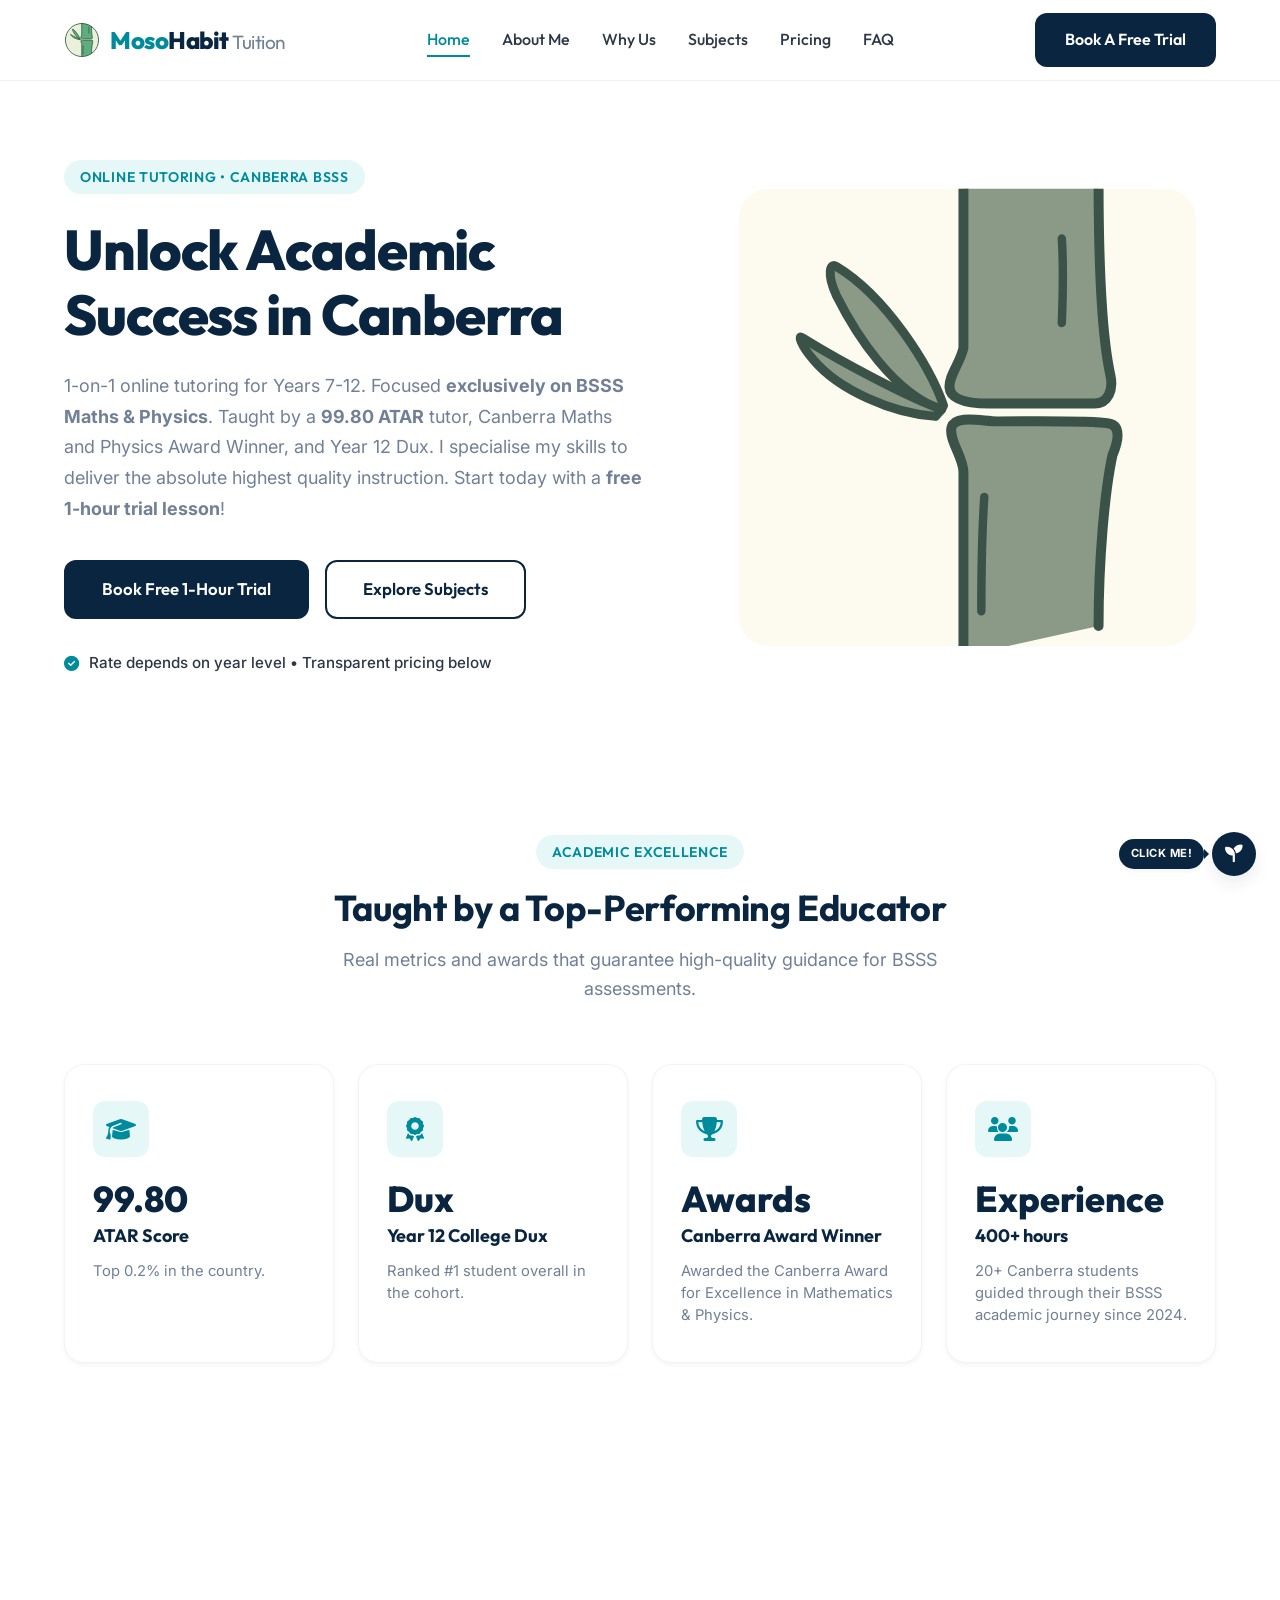
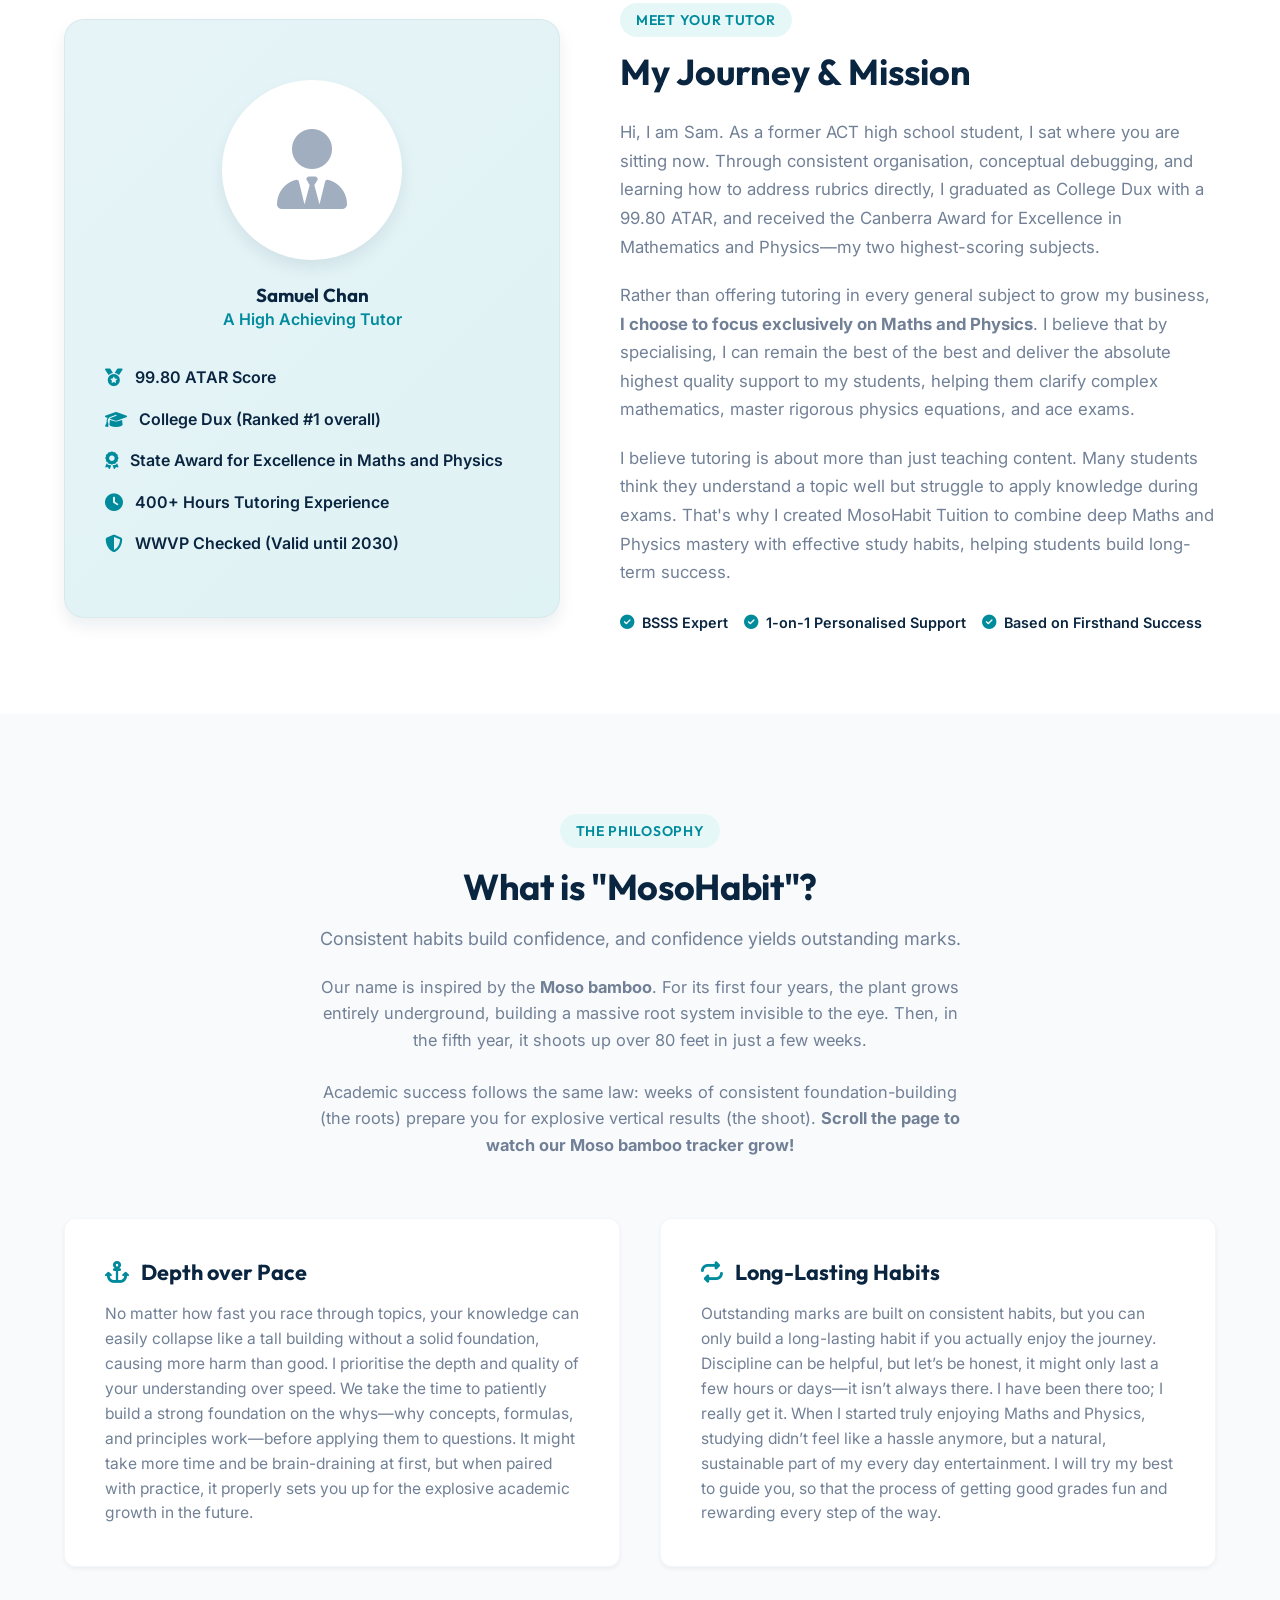
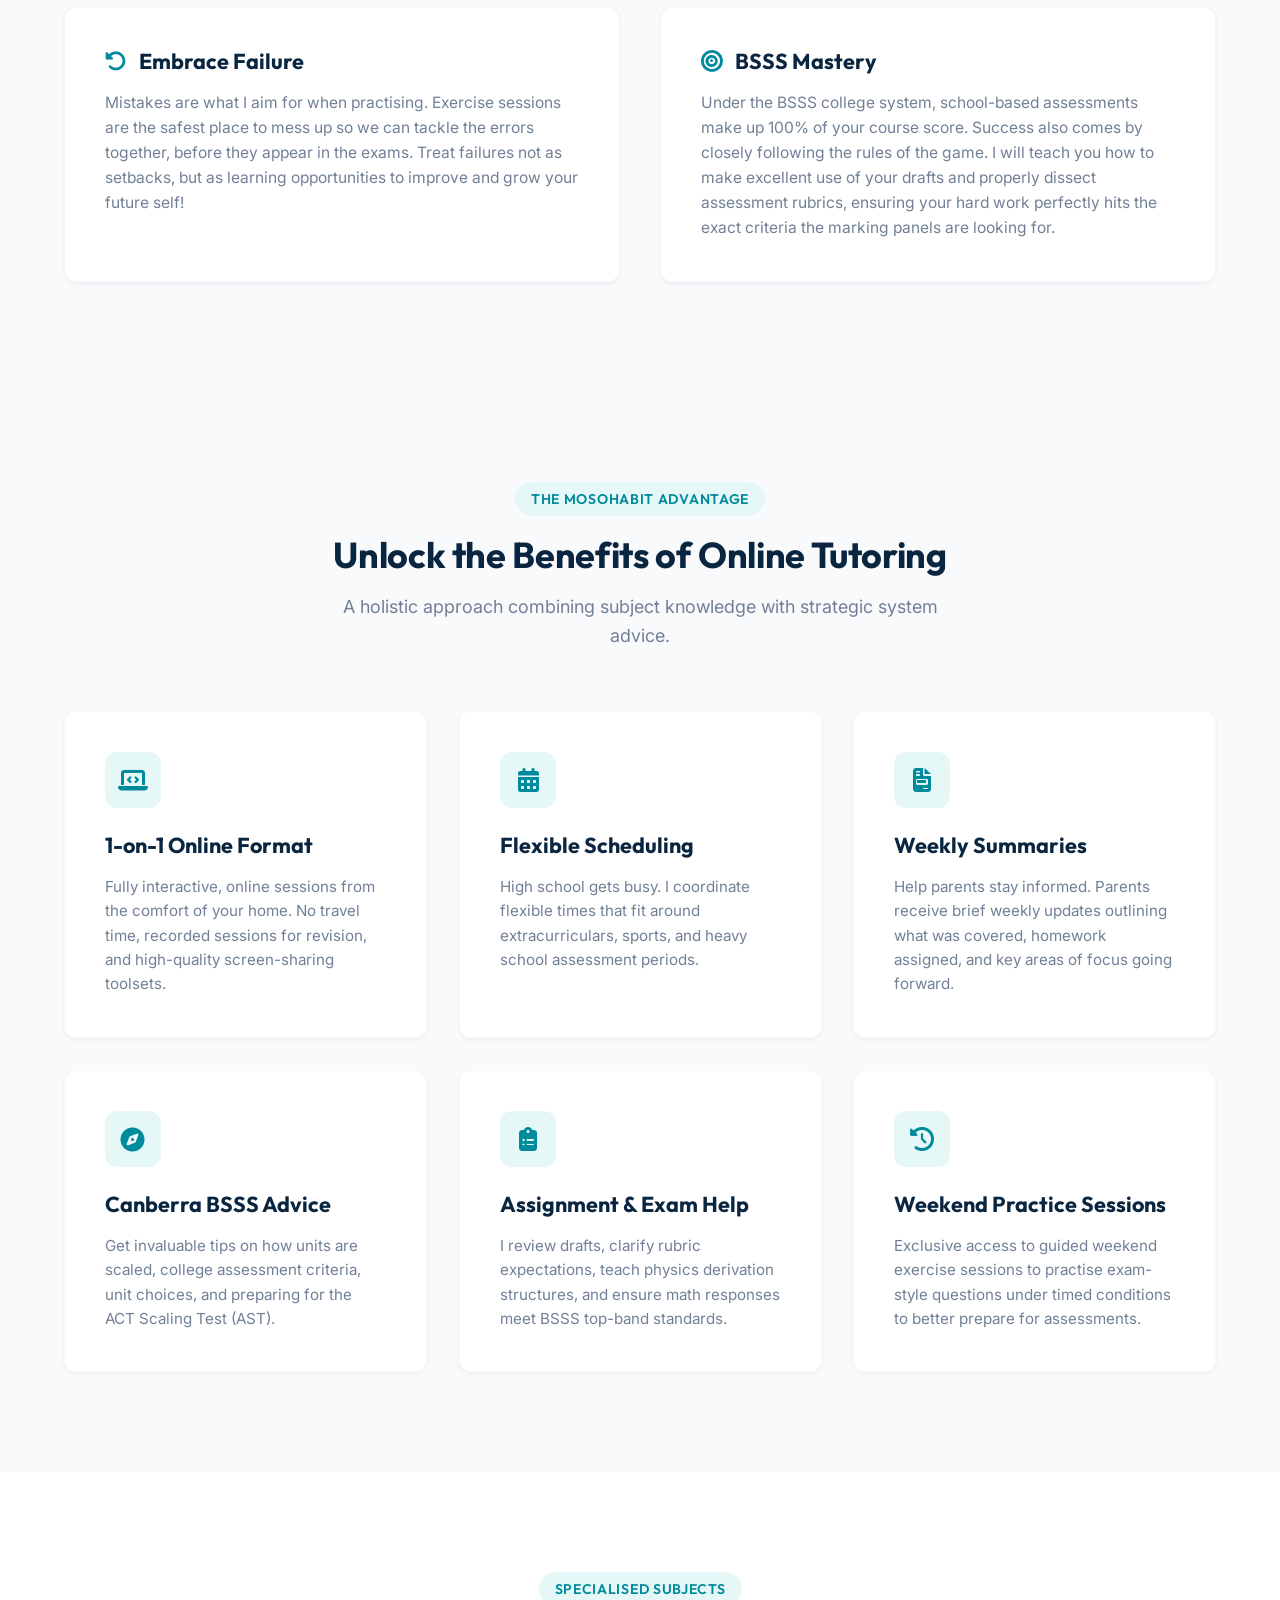
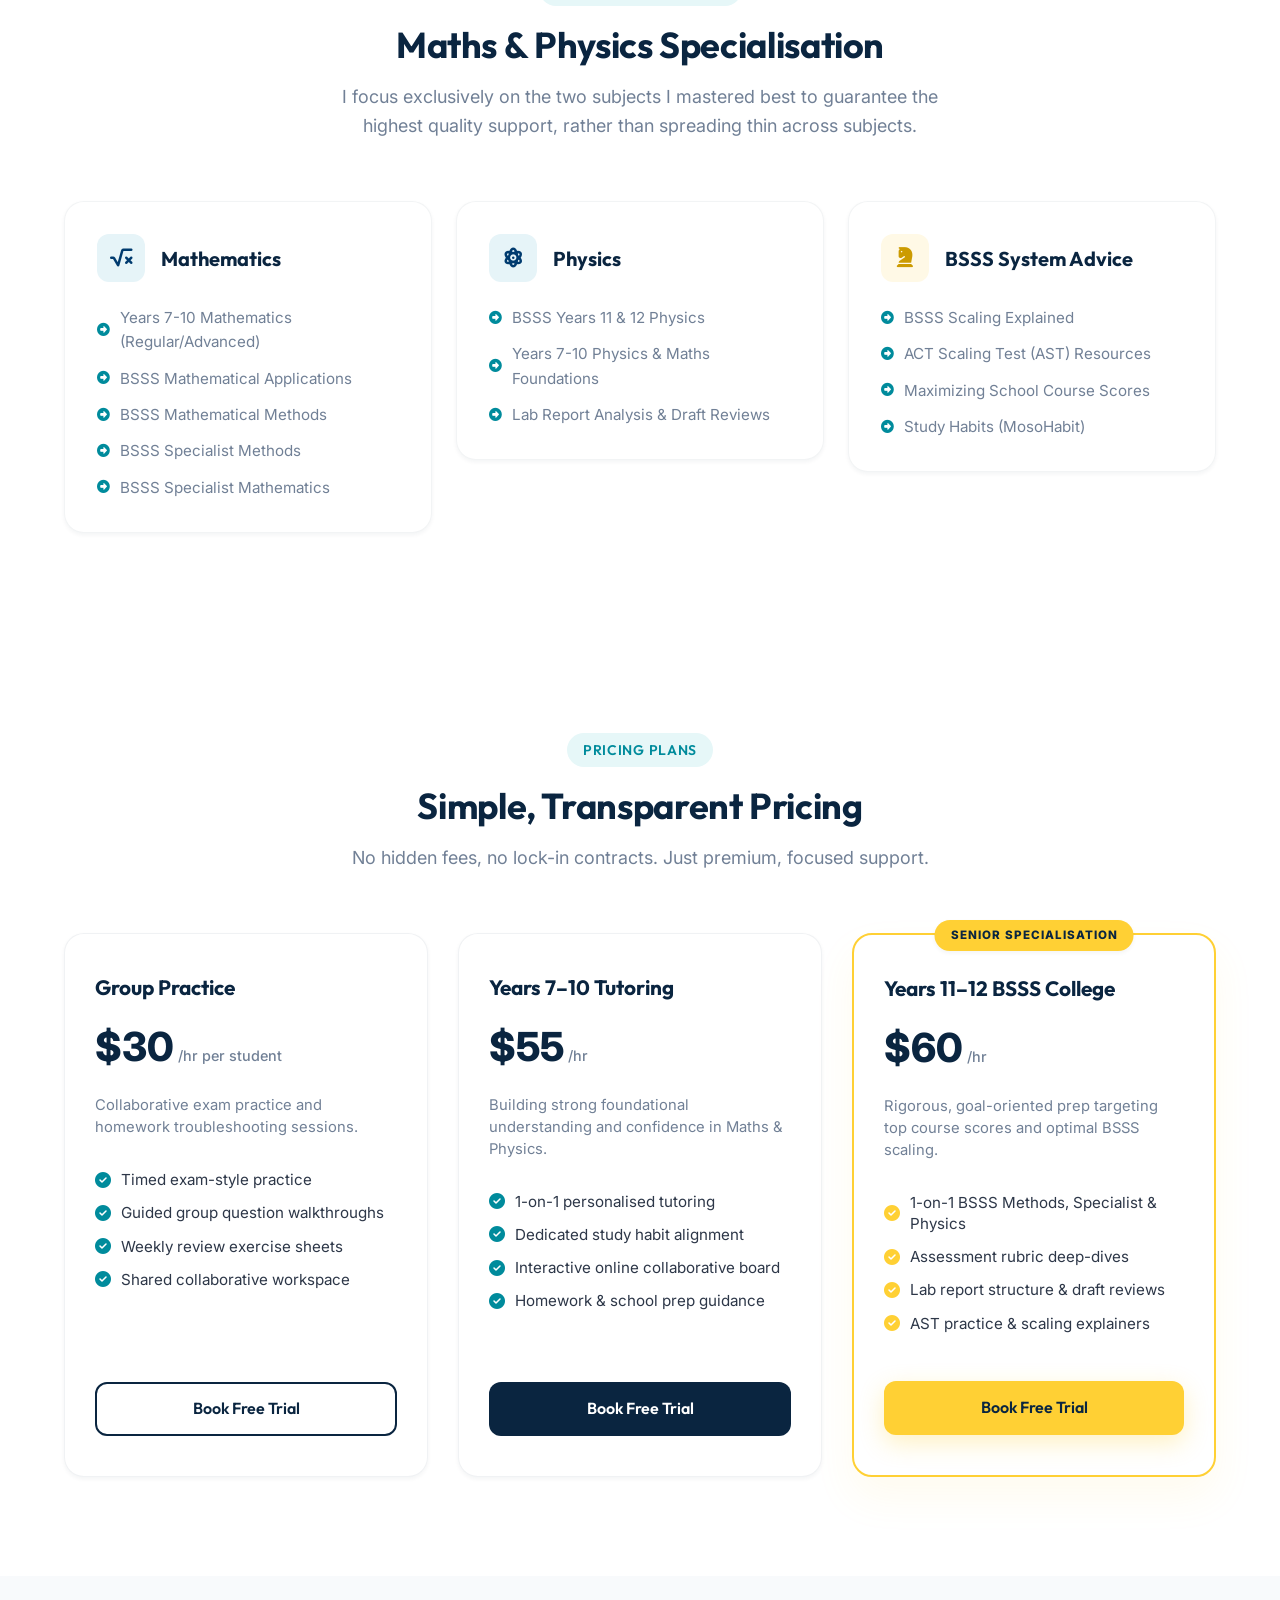
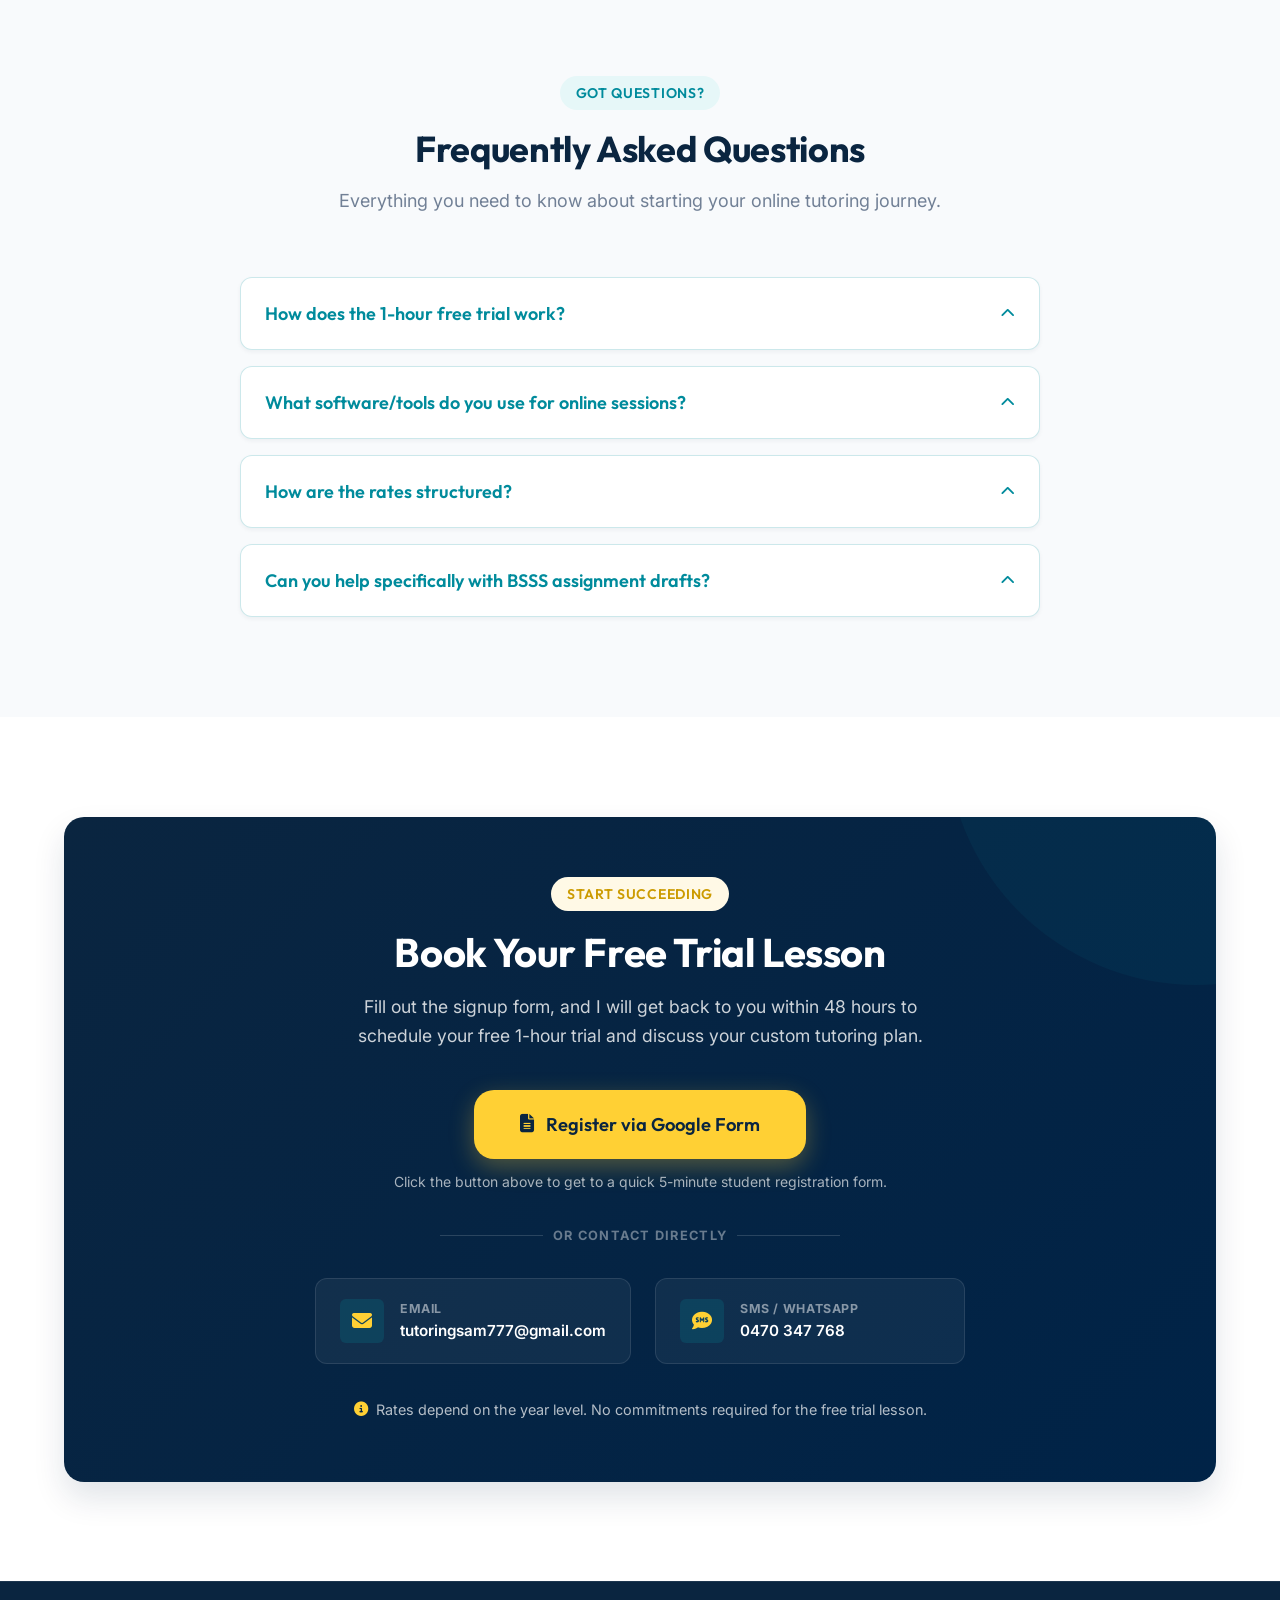
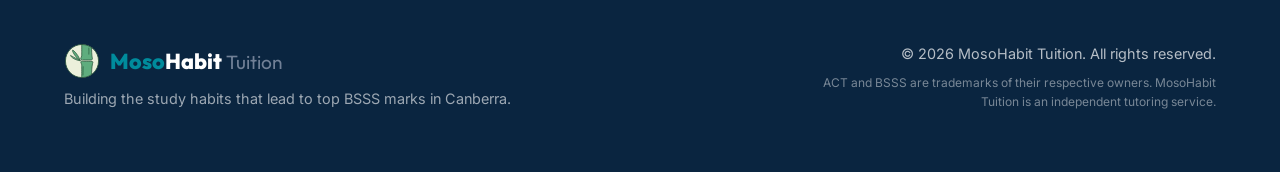
==== commit 76ba4ea9: "feat: add favicon, logo, and pricing section with refined subject focus" ====
--- a/index.html
+++ b/index.html
@@ -5,9 +5,9 @@
     <meta charset="UTF-8">
     <meta name="viewport" content="width=device-width, initial-scale=1.0">
     <meta name="description"
-        content="1-on-1 online tutoring for Canberra Years 7-12 BSSS system students. Excel in Maths, Physics, and Science with a 99.80 ATAR tutor, Canberra Award winner, and Year 12 Dux. Book your free 1-hour trial.">
+        content="Specialised 1-on-1 online tutoring for Canberra Years 7-12 BSSS students. Excel in Maths & Physics with a 99.80 ATAR tutor, Canberra Award winner, and Year 12 Dux. Book your free 1-hour trial.">
     <meta name="keywords"
-        content="Canberra tutoring, BSSS tutoring, Year 12 tutor, Year 11 tutor, Year 10 tutor, ATAR, ACT tutoring, online maths tutor, online physics tutor, online science tutor, Canberra college tutor">
+        content="Canberra tutoring, BSSS tutoring, Year 12 tutor, Year 11 tutor, Year 10 tutor, ATAR, ACT tutoring, online maths tutor, online physics tutor, BSSS Physics, BSSS Maths, Canberra college tutor">
     <meta name="author" content="MosoHabit Tuition">
     <title>MosoHabit Tuition | Canberra BSSS Online Tutoring (Years 7-12)</title>
 
@@ -18,6 +18,9 @@
         href="https://fonts.googleapis.com/css2?family=Inter:wght@300;400;500;600;700&family=Outfit:wght@400;500;600;700;800&display=swap"
         rel="stylesheet">
 
+    <!-- Favicon -->
+    <link rel="icon" type="image/svg+xml" href="assets/favicon.svg">
+
     <!-- FontAwesome Icons -->
     <link rel="stylesheet" href="https://cdnjs.cloudflare.com/ajax/libs/font-awesome/6.4.0/css/all.min.css">
 
@@ -31,7 +34,8 @@
     <header class="header">
         <div class="container header-container">
             <a href="#home" class="logo">
-                <span class="logo-accent">Moso</span>Habit <span class="logo-sub">Tuition</span>
+                <img src="assets/icon.svg" alt="MosoHabit Logo" class="logo-img">
+                <span class="logo-text"><span class="logo-accent">Moso</span>Habit <span class="logo-sub">Tuition</span></span>
             </a>
 
             <nav class="nav" id="nav-menu">
@@ -40,6 +44,7 @@
                     <li class="nav-item"><a href="#about" class="nav-link">About Me</a></li>
                     <li class="nav-item"><a href="#why-us" class="nav-link">Why Us</a></li>
                     <li class="nav-item"><a href="#subjects" class="nav-link">Subjects</a></li>
+                    <li class="nav-item"><a href="#pricing" class="nav-link">Pricing</a></li>
                     <li class="nav-item"><a href="#faq" class="nav-link">FAQ</a></li>
                 </ul>
             </nav>
@@ -61,9 +66,9 @@
                     <span class="badge hero-badge">Online Tutoring • Canberra BSSS</span>
                     <h1 class="hero-title">Unlock Academic Success in Canberra</h1>
                     <p class="hero-description">
-                        1-on-1 online tutoring for Years 7-12. Specialised in BSSS Maths, Physics and Science.
-                        Led by a <strong>99.80 ATAR</strong> tutor, Canberra Maths and Physics Award Winner, and Year 12
-                        Dux. Start today
+                        1-on-1 online tutoring for Years 7-12. Focused <strong>exclusively on BSSS Maths & Physics</strong>.
+                        Taught by a <strong>99.80 ATAR</strong> tutor, Canberra Maths and Physics Award Winner, and Year 12
+                        Dux. I specialise my skills to deliver the absolute highest quality instruction. Start today
                         with a <strong>free 1-hour trial lesson</strong>!
                     </p>
                     <div class="hero-actions">
@@ -72,127 +77,67 @@
                     </div>
                     <div class="hero-ad-banner">
                         <i class="fa-solid fa-circle-check text-accent"></i>
-                        <span>Rate depends on year level • Contact for quote</span>
+                        <span>Rate depends on year level • Transparent pricing below</span>
                     </div>
                 </div>
                 <div class="hero-image-wrapper reveal reveal-right">
                     <!-- SVG illustration representing physics, math, online learning -->
-                    <svg class="hero-svg" viewBox="0 0 500 500" fill="none" xmlns="http://www.w3.org/2000/svg">
+                    <svg xmlns="http://www.w3.org/2000/svg" viewBox="0 0 500 500" width="100%" height="100%">
+                        <!-- Define a square clipping mask for the inner elements -->
                         <defs>
-                            <linearGradient id="blueGrad" x1="0%" y1="0%" x2="100%" y2="100%">
-                                <stop offset="0%" stop-color="#0a2540" />
-                                <stop offset="100%" stop-color="#003b6f" />
-                            </linearGradient>
-                            <linearGradient id="tealGrad" x1="0%" y1="0%" x2="100%" y2="100%">
-                                <stop offset="0%" stop-color="#008b9c" />
-                                <stop offset="100%" stop-color="#00ced1" />
-                            </linearGradient>
-                            <linearGradient id="goldGrad" x1="0%" y1="0%" x2="100%" y2="100%">
-                                <stop offset="0%" stop-color="#ffd034" />
-                                <stop offset="100%" stop-color="#ffb800" />
-                            </linearGradient>
-                            <filter id="shadow" x="-10%" y="-10%" width="120%" height="120%">
-                                <feDropShadow dx="2" dy="6" stdDeviation="6" flood-color="#0a2540"
-                                    flood-opacity="0.15" />
-                            </filter>
+                            <clipPath id="square-clip">
+                                <rect x="20" y="20" width="460" height="460" rx="30" ry="30" />
+                            </clipPath>
                         </defs>
-                        <!-- Background Blobs -->
-                        <path
-                            d="M420,150 C470,220 480,310 430,370 C380,430 270,460 190,440 C110,420 60,350 50,270 C40,190 70,100 140,70 C210,40 370,80 420,150 Z"
-                            fill="#f0f7f8" />
-                        <circle cx="430" cy="110" r="25" fill="#ffd034" opacity="0.8" />
-                        <circle cx="80" cy="380" r="18" fill="#008b9c" opacity="0.2" />
-
-                        <!-- Mathematical / Physics Ornaments -->
-                        <!-- Atom Icon -->
-                        <g transform="translate(380, 240) scale(0.65)" opacity="0.8">
-                            <ellipse cx="50" cy="50" rx="40" ry="15" fill="none" stroke="#008b9c" stroke-width="2"
-                                transform="rotate(30, 50, 50)" />
-                            <ellipse cx="50" cy="50" rx="40" ry="15" fill="none" stroke="#008b9c" stroke-width="2"
-                                transform="rotate(-30, 50, 50)" />
-                            <ellipse cx="50" cy="50" rx="40" ry="15" fill="none" stroke="#008b9c" stroke-width="2"
-                                transform="rotate(90, 50, 50)" />
-                            <circle cx="50" cy="50" r="8" fill="#ffd034" />
+
+                        <!-- Solid background square with slightly rounded corners (Option 1: Warm Cream) -->
+                        <rect x="20" y="20" width="460" height="460" rx="30" ry="30" fill="#FDFBF0" />
+
+                        <!-- Inner elements wrapped in the square clip-path -->
+                        <g clip-path="url(#square-clip)">
+                            <!-- Top Bamboo Segment Background Fill (Light Sage Green) -->
+                            <path
+                                d="M 246,10 C 246,100 246,150 246,180 C 243,195 231,208 232,220 C 233,233 252,236 272,236 C 307,236 370,236 378,236 C 392,236 397,222 394,208 C 390,190 382,150 382,10 Z"
+                                fill="#8A9A86" />
+
+                            <!-- Top Bamboo Segment Outline -->
+                            <path
+                                d="M 246,10 C 246,100 246,150 246,180 C 243,195 231,208 232,220 C 233,233 252,236 272,236 C 307,236 370,236 378,236 C 392,236 397,222 394,208 C 390,190 382,150 382,10"
+                                fill="none" stroke="#3B5249" stroke-width="10" stroke-linecap="round"
+                                stroke-linejoin="round" />
+
+                            <!-- Top Segment Inner Vertical Highlight Line -->
+                            <path d="M 345,70 C 347,100 346,130 345,155" fill="none" stroke="#3B5249" stroke-width="8.5"
+                                stroke-linecap="round" />
+
+                            <!-- Bottom Bamboo Segment Background Fill (Light Sage Green) -->
+                            <path
+                                d="M 246,490 C 246,390 246,330 246,305 C 246,290 231,273 234,260 C 238,247 265,254 280,254 C 320,254 375,253 392,256 C 405,258 402,274 396,288 C 388,325 382,395 382,460 Z"
+                                fill="#8A9A86" />
+
+                            <!-- Bottom Bamboo Segment Outline -->
+                            <path
+                                d="M 246,490 C 246,390 246,330 246,305 C 246,290 231,273 234,260 C 238,247 265,254 280,254 C 320,254 375,253 392,256 C 405,258 402,274 396,288 C 388,325 382,395 382,460"
+                                fill="none" stroke="#3B5249" stroke-width="10" stroke-linecap="round"
+                                stroke-linejoin="round" />
+
+                            <!-- Bottom Segment Inner Vertical Highlight Line -->
+                            <path d="M 267,330 C 265,360 264,390 264,445" fill="none" stroke="#3B5249"
+                                stroke-width="8.5" stroke-linecap="round" />
+
+                            <!-- Leaves Background Fill & Outline -->
+                            <!-- Top/Vertical Leaf -->
+                            <path
+                                d="M 226,238 C 212,198 168,128 118,98 C 112,94 108,105 118,127 C 138,167 176,226 224,242 Z"
+                                fill="#8A9A86" stroke="#3B5249" stroke-width="9" stroke-linecap="round"
+                                stroke-linejoin="round" />
+
+                            <!-- Bottom/Angled Leaf -->
+                            <path
+                                d="M 224,242 C 189,229 126,196 84,170 C 79,166 82,177 95,192 C 120,222 174,246 218,249 Z"
+                                fill="#8A9A86" stroke="#3B5249" stroke-width="9" stroke-linecap="round"
+                                stroke-linejoin="round" />
                         </g>
-
-                        <!-- Formulas floating -->
-                        <text x="320" y="80" font-family="'Outfit', sans-serif" font-size="16" font-weight="700"
-                            fill="#0a2540" opacity="0.45">y = mx + c</text>
-                        <text x="80" y="120" font-family="'Outfit', sans-serif" font-size="18" font-weight="700"
-                            fill="#008b9c" opacity="0.6">E = mc²</text>
-                        <text x="360" y="410" font-family="'Outfit', sans-serif" font-size="18" font-weight="700"
-                            fill="#0a2540" opacity="0.3">F = ma</text>
-                        <text x="70" y="270" font-family="'Outfit', sans-serif" font-size="20" font-weight="700"
-                            fill="#008b9c" opacity="0.5">Δx/Δt = v</text>
-
-                        <!-- Sine Wave -->
-                        <path d="M50,180 Q80,140 110,180 T170,180" fill="none" stroke="#008b9c" stroke-width="3"
-                            stroke-linecap="round" opacity="0.4" />
-                        <!-- DNA Spiral snippet -->
-                        <path d="M410,320 Q425,300 440,320" fill="none" stroke="#ffd034" stroke-width="2"
-                            stroke-linecap="round" />
-                        <path d="M410,330 Q425,350 440,330" fill="none" stroke="#008b9c" stroke-width="2"
-                            stroke-linecap="round" />
-                        <line x1="418" y1="322" x2="418" y2="328" stroke="#0a2540" stroke-width="1.5" />
-                        <line x1="425" y1="320" x2="425" y2="330" stroke="#0a2540" stroke-width="1.5" />
-                        <line x1="432" y1="322" x2="432" y2="328" stroke="#0a2540" stroke-width="1.5" />
-
-                        <!-- Main Laptop / Graphic -->
-                        <g filter="url(#shadow)">
-                            <!-- Laptop Body Base -->
-                            <path d="M120,380 L380,380 C390,380 395,385 395,390 L105,390 C105,385 110,380 120,380 Z"
-                                fill="#d0dada" />
-                            <rect x="195" y="390" width="110" height="6" rx="3" fill="#9ba8a8" />
-                            <!-- Screen Base -->
-                            <rect x="135" y="160" width="230" height="220" rx="8" fill="#0a2540" />
-                            <!-- Screen Inner -->
-                            <rect x="143" y="168" width="214" height="204" rx="4" fill="#ffffff" />
-                            <!-- Website layout inside screen -->
-                            <!-- Header inside laptop screen -->
-                            <rect x="153" y="178" width="50" height="10" rx="3" fill="#0a2540" />
-                            <circle cx="330" cy="183" r="5" fill="#008b9c" />
-                            <circle cx="342" cy="183" r="5" fill="#ffd034" />
-                            <!-- Main Video Panel -->
-                            <rect x="153" y="198" width="110" height="90" rx="4" fill="#f0f4f8" />
-                            <!-- Video avatar lines (Tutor) -->
-                            <circle cx="208" cy="235" r="16" fill="#008b9c" />
-                            <rect x="193" y="256" width="30" height="15" rx="4" fill="#0a2540" />
-                            <!-- Sidebar stats/formulas inside laptop screen -->
-                            <rect x="273" y="198" width="74" height="20" rx="3" fill="#e6f4f5" />
-                            <rect x="278" y="205" width="40" height="6" rx="2" fill="#008b9c" />
-                            <rect x="273" y="225" width="74" height="30" rx="3" fill="#fff5d6" />
-                            <rect x="278" y="232" width="30" height="6" rx="2" fill="#ffd034" />
-                            <rect x="278" y="242" width="50" height="6" rx="2" fill="#0a2540" />
-                            <!-- Graph drawing on dashboard inside laptop screen -->
-                            <rect x="153" y="296" width="194" height="66" rx="4" fill="#fcfcfc" stroke="#e0e8e8"
-                                stroke-width="1" />
-                            <path d="M165,346 L200,320 L240,335 L280,305 L310,315 L335,302" fill="none" stroke="#008b9c"
-                                stroke-width="3" stroke-linecap="round" />
-                            <circle cx="200" cy="320" r="4" fill="#008b9c" />
-                            <circle cx="280" cy="305" r="4" fill="#008b9c" />
-                            <circle cx="335" cy="302" r="4" fill="#ffd034" />
-                        </g>
-
-                        <!-- Books Stacked Near Laptop -->
-                        <g transform="translate(60, 310)" filter="url(#shadow)">
-                            <!-- Book 1 (Bottom, Teal) -->
-                            <path d="M0,40 L60,40 L60,52 L0,52 Z" fill="#008b9c" />
-                            <path d="M60,40 C62,40 64,42 64,45 L64,47 C64,50 62,52 60,52 Z" fill="#e0e8e8" />
-                            <rect x="5" y="43" width="50" height="6" fill="#ffffff" opacity="0.3" />
-                            <!-- Book 2 (Middle, Gold) -->
-                            <path d="M5,25 L65,25 L65,37 L5,37 Z" fill="#ffd034" />
-                            <path d="M65,25 C67,25 69,27 69,30 L69,32 C69,35 67,37 65,37 Z" fill="#e0e8e8" />
-                            <rect x="10" y="28" width="50" height="6" fill="#ffffff" opacity="0.4" />
-                            <!-- Book 3 (Top, Dark Blue) -->
-                            <path d="M12,10 L62,10 L62,22 L12,22 Z" fill="#0a2540" />
-                            <path d="M62,10 C64,10 66,12 66,15 L66,17 C66,20 64,22 62,22 Z" fill="#e0e8e8" />
-                            <rect x="17" y="13" width="40" height="6" fill="#008b9c" opacity="0.8" />
-                        </g>
-
-                        <!-- Floating Sparkles -->
-                        <path d="M120,80 L123,73 L130,70 L123,67 L120,60 L117,67 L110,70 L117,73 Z" fill="#ffd034" />
-                        <path d="M380,170 L382,165 L387,163 L382,161 L380,156 L378,161 L373,163 L378,165 Z"
-                            fill="#008b9c" />
                     </svg>
                 </div>
             </div>
@@ -302,21 +247,16 @@
                         <h2>My Journey & Mission</h2>
                         <p>
                             Hi, I am Sam. As a former ACT high school student, I sat where you are sitting now. Through
-                            consistent organisation, conceptual debugging, and learning how to address rubric directly,
-                            I graduated as College Dux with a 99.80 ATAR, and recieved the Canberra Award for Excellence
-                            in Mathematics and Physics.
+                            consistent organisation, conceptual debugging, and learning how to address rubrics directly,
+                            I graduated as College Dux with a 99.80 ATAR, and received the Canberra Award for Excellence
+                            in Mathematics and Physics—my two highest-scoring subjects.
                         </p>
                         <p>
-                            Since graduating, my goal has been to demystify this path for others. Since 2024, I have
-                            tutored more than 20 students individually, helping them clarify difficult mathematics
-                            rules, write rigorous lab reports, and prepare for tests and exams.
+                            Rather than offering tutoring in every general subject to grow my business, <strong>I choose to focus exclusively on Maths and Physics</strong>. I believe that by specialising, I can remain the best of the best and deliver the absolute highest quality support to my students, helping them clarify complex mathematics, master rigorous physics equations, and ace exams.
                         </p>
                         <p>
-                            I believe tutoring is about more than just teaching the content. Many students think they
-                            understand a topic well but still struggle to apply their knowledge during exams or doing
-                            assignments. That's why I created MosoHabit Tuition to combine academic support with
-                            effective study habits, helping students build strong understanding, confidence, and
-                            long-term success.
+                            I believe tutoring is about more than just teaching content. Many students think they
+                            understand a topic well but struggle to apply knowledge during exams. That's why I created MosoHabit Tuition to combine deep Maths and Physics mastery with effective study habits, helping students build long-term success.
                         </p>
                         <div class="tutor-tags" style="margin-top: 24px;">
                             <span class="tutor-tag"><i class="fa-solid fa-circle-check"></i> BSSS Expert</span>
@@ -337,10 +277,15 @@
                         <h2>What is "MosoHabit"?</h2>
                         <p class="section-subtitle">Consistent habits build confidence, and confidence yields
                             outstanding marks.</p>
-                        <p class="philosophy-desc" style="max-width: 800px; margin: 20px auto 0 auto; color: var(--color-text-light); line-height: 1.6; font-size: 1.025rem;">
-                            Our name is inspired by the <strong>Moso bamboo</strong>. For its first four years, the plant grows entirely underground, building a massive root system invisible to the eye. Then, in the fifth year, it shoots up over 80 feet in just a few weeks. 
+                        <p class="philosophy-desc"
+                            style="max-width: 800px; margin: 20px auto 0 auto; color: var(--color-text-light); line-height: 1.6; font-size: 1.025rem;">
+                            Our name is inspired by the <strong>Moso bamboo</strong>. For its first four years, the
+                            plant grows entirely underground, building a massive root system invisible to the eye. Then,
+                            in the fifth year, it shoots up over 80 feet in just a few weeks.
                             <br><br>
-                            Academic success follows the same law: weeks of consistent foundation-building (the roots) prepare you for explosive vertical results (the shoot). <strong>Scroll the page to watch our Moso bamboo tracker grow!</strong>
+                            Academic success follows the same law: weeks of consistent foundation-building (the roots)
+                            prepare you for explosive vertical results (the shoot). <strong>Scroll the page to watch our
+                                Moso bamboo tracker grow!</strong>
                         </p>
                     </div>
 
@@ -362,7 +307,7 @@
                             <p>Outstanding marks are built on consistent habits, but you can only build a long-lasting
                                 habit if you actually enjoy the journey. Discipline can be helpful, but let’s be honest,
                                 it might only last a few hours or days—it isn’t always there. I have been there too; I
-                                really get it. When I started truly enjoying Maths and Science, studying didn’t feel
+                                really get it. When I started truly enjoying Maths and Physics, studying didn’t feel
                                 like a hassle anymore, but a natural, sustainable part of my every day entertainment. I
                                 will try my best to guide you, so that the process of getting good grades fun and
                                 rewarding every step of the way.
@@ -459,10 +404,9 @@
         <section id="subjects" class="subjects">
             <div class="container">
                 <div class="section-header text-center reveal">
-                    <span class="badge">Subjects I Tutor</span>
-                    <h2>Expert Subject Support (Years 7-12)</h2>
-                    <p class="section-subtitle">Targeted learning designed to build deep understanding and test-day
-                        confidence.</p>
+                    <span class="badge">Specialised Subjects</span>
+                    <h2>Maths & Physics Specialisation</h2>
+                    <p class="section-subtitle">I focus exclusively on the two subjects I mastered best to guarantee the highest quality support, rather than spreading thin across subjects.</p>
                 </div>
 
                 <div class="subjects-grid">
@@ -486,13 +430,13 @@
                     <!-- Subject 2 -->
                     <div class="subject-card reveal delay-100">
                         <div class="subject-header">
-                            <div class="subject-icon bg-blue-light"><i class="fa-solid fa-flask text-blue"></i></div>
-                            <h3>Science</h3>
+                            <div class="subject-icon bg-blue-light"><i class="fa-solid fa-atom text-blue"></i></div>
+                            <h3>Physics</h3>
                         </div>
                         <ul class="subject-bullets">
-                            <li><i class="fa-solid fa-circle-right text-teal"></i> Years 7-10 General Science</li>
                             <li><i class="fa-solid fa-circle-right text-teal"></i> BSSS Years 11 & 12 Physics</li>
-                            <li><i class="fa-solid fa-circle-right text-teal"></i> Lab Report Structure</li>
+                            <li><i class="fa-solid fa-circle-right text-teal"></i> Years 7-10 Physics & Maths Foundations</li>
+                            <li><i class="fa-solid fa-circle-right text-teal"></i> Lab Report Analysis & Draft Reviews</li>
                         </ul>
                     </div>
 
@@ -509,6 +453,77 @@
                             <li><i class="fa-solid fa-circle-right text-teal"></i> Maximizing School Course Scores</li>
                             <li><i class="fa-solid fa-circle-right text-teal"></i> Study Habits (MosoHabit)</li>
                         </ul>
+                    </div>
+                </div>
+            </div>
+        </section>
+
+        <!-- Pricing Section -->
+        <section id="pricing" class="pricing">
+            <div class="container">
+                <div class="section-header text-center reveal">
+                    <span class="badge">Pricing Plans</span>
+                    <h2>Simple, Transparent Pricing</h2>
+                    <p class="section-subtitle">No hidden fees, no lock-in contracts. Just premium, focused support.</p>
+                </div>
+
+                <div class="pricing-grid">
+                    <!-- Pricing Card 1 -->
+                    <div class="pricing-card reveal">
+                        <div class="pricing-header">
+                            <h3>Group Practice</h3>
+                            <div class="price">$30<span>/hr per student</span></div>
+                            <p class="pricing-desc">Collaborative exam practice and homework troubleshooting sessions.
+                            </p>
+                        </div>
+                        <ul class="pricing-features">
+                            <li><i class="fa-solid fa-circle-check"></i> Timed exam-style practice</li>
+                            <li><i class="fa-solid fa-circle-check"></i> Guided group question walkthroughs</li>
+                            <li><i class="fa-solid fa-circle-check"></i> Weekly review exercise sheets</li>
+                            <li><i class="fa-solid fa-circle-check"></i> Shared collaborative workspace</li>
+                        </ul>
+                        <div class="pricing-action">
+                            <a href="#contact" class="btn btn-outline btn-full">Book Free Trial</a>
+                        </div>
+                    </div>
+
+                    <!-- Pricing Card 2 -->
+                    <div class="pricing-card reveal delay-100">
+                        <div class="pricing-header">
+                            <h3>Years 7–10 Tutoring</h3>
+                            <div class="price">$55<span>/hr</span></div>
+                            <p class="pricing-desc">Building strong foundational understanding and confidence in Maths &
+                                Physics.</p>
+                        </div>
+                        <ul class="pricing-features">
+                            <li><i class="fa-solid fa-circle-check"></i> 1-on-1 personalised tutoring</li>
+                            <li><i class="fa-solid fa-circle-check"></i> Dedicated study habit alignment</li>
+                            <li><i class="fa-solid fa-circle-check"></i> Interactive online collaborative board</li>
+                            <li><i class="fa-solid fa-circle-check"></i> Homework & school prep guidance</li>
+                        </ul>
+                        <div class="pricing-action">
+                            <a href="#contact" class="btn btn-primary btn-full">Book Free Trial</a>
+                        </div>
+                    </div>
+
+                    <!-- Pricing Card 3 (Featured) -->
+                    <div class="pricing-card featured reveal delay-200">
+                        <div class="pricing-badge">Senior Specialisation</div>
+                        <div class="pricing-header">
+                            <h3>Years 11–12 BSSS College</h3>
+                            <div class="price">$60<span>/hr</span></div>
+                            <p class="pricing-desc">Rigorous, goal-oriented prep targeting top course scores and optimal
+                                BSSS scaling.</p>
+                        </div>
+                        <ul class="pricing-features">
+                            <li><i class="fa-solid fa-circle-check"></i> 1-on-1 BSSS Methods, Specialist & Physics</li>
+                            <li><i class="fa-solid fa-circle-check"></i> Assessment rubric deep-dives</li>
+                            <li><i class="fa-solid fa-circle-check"></i> Lab report structure & draft reviews</li>
+                            <li><i class="fa-solid fa-circle-check"></i> AST practice & scaling explainers</li>
+                        </ul>
+                        <div class="pricing-action">
+                            <a href="#contact" class="btn btn-gold btn-full">Book Free Trial</a>
+                        </div>
                     </div>
                 </div>
             </div>
@@ -565,8 +580,10 @@
                                 <li><strong>Type of lesson:</strong> Focused 1-on-1 tutoring or guided group exercise
                                     sessions.</li>
                             </ul>
-                            <p>Rates generally range from $30 to $60 per hour. Feel free to fill out the registration
-                                form or text me directly for a personalised quote.</p>
+                            <p>Rates generally range from $30 to $60 per hour. Please see our <a href="#pricing"
+                                    style="color: var(--color-accent); font-weight: 600; text-decoration: underline;">pricing
+                                    section</a> for a detailed breakdown, or fill out the registration form to book your
+                                free trial.</p>
                         </div>
                     </div>
 
@@ -607,7 +624,7 @@
                         <span class="badge badge-yellow">Start Succeeding</span>
                         <h2>Book Your Free Trial Lesson</h2>
                         <p>Fill out the signup form, and I will get back to you within 48 hours to schedule your free
-                            1-hour trial and provide a custom quote.</p>
+                            1-hour trial and discuss your custom tutoring plan.</p>
                     </div>
 
                     <div class="contact-body">
@@ -662,7 +679,8 @@
         <div class="container footer-container">
             <div class="footer-left">
                 <a href="#home" class="footer-logo">
-                    <span class="logo-accent">Moso</span>Habit <span class="logo-sub">Tuition</span>
+                    <img src="assets/icon.svg" alt="MosoHabit Logo" class="logo-img">
+                    <span class="logo-text"><span class="logo-accent">Moso</span>Habit <span class="logo-sub">Tuition</span></span>
                 </a>
                 <p class="footer-tagline">Building the study habits that lead to top BSSS marks in Canberra.</p>
             </div>
--- a/style.css
+++ b/style.css
@@ -233,6 +233,19 @@
     font-weight: 800;
     color: var(--color-primary);
     letter-spacing: -0.02em;
+    display: inline-flex;
+    align-items: center;
+    gap: 10px;
+}
+
+.logo-img {
+    height: 36px;
+    width: auto;
+    display: block;
+}
+
+.logo-text {
+    white-space: nowrap;
 }
 
 .logo-accent {
@@ -952,7 +965,9 @@
     font-weight: 800;
     color: #ffffff;
     margin-bottom: 8px;
-    display: inline-block;
+    display: inline-flex;
+    align-items: center;
+    gap: 10px;
 }
 
 .footer-tagline {
@@ -1543,3 +1558,123 @@
     }
 }
 
+/* Pricing Section Styling */
+.pricing {
+    padding: 100px 0;
+    background-color: var(--color-bg);
+    position: relative;
+}
+
+.pricing-grid {
+    display: grid;
+    grid-template-columns: repeat(auto-fit, minmax(280px, 1fr));
+    gap: 30px;
+    margin-top: 50px;
+    align-items: stretch;
+}
+
+.pricing-card {
+    background-color: #ffffff;
+    border: 1px solid rgba(10, 37, 64, 0.06);
+    border-radius: var(--radius-lg);
+    padding: 40px 30px;
+    box-shadow: var(--shadow-sm);
+    display: flex;
+    flex-direction: column;
+    justify-content: space-between;
+    transition: var(--transition);
+}
+
+.pricing-card:hover {
+    transform: translateY(-5px);
+    box-shadow: var(--shadow-md);
+    border-color: rgba(0, 139, 156, 0.15);
+}
+
+.pricing-card.featured {
+    border: 2px solid var(--color-gold);
+    box-shadow: 0 20px 40px rgba(255, 208, 52, 0.08);
+    position: relative;
+}
+
+.pricing-badge {
+    position: absolute;
+    top: -15px;
+    left: 50%;
+    transform: translateX(-50%);
+    background-color: var(--color-gold);
+    color: var(--color-primary);
+    font-size: 0.725rem;
+    font-weight: 800;
+    text-transform: uppercase;
+    letter-spacing: 1px;
+    padding: 6px 16px;
+    border-radius: 20px;
+    box-shadow: var(--shadow-sm);
+    white-space: nowrap;
+}
+
+.pricing-header h3 {
+    font-size: 1.3rem;
+    font-weight: 700;
+    color: var(--color-primary);
+    margin-bottom: 15px;
+    font-family: var(--font-heading);
+}
+
+.price {
+    font-size: 2.5rem;
+    font-weight: 800;
+    color: var(--color-primary);
+    margin-bottom: 15px;
+    display: flex;
+    align-items: baseline;
+}
+
+.price span {
+    font-size: 0.9rem;
+    color: var(--color-text-light);
+    font-weight: 500;
+    margin-left: 4px;
+}
+
+.pricing-desc {
+    font-size: 0.925rem;
+    color: var(--color-text-light);
+    margin-bottom: 30px;
+    line-height: 1.5;
+    min-height: 45px;
+}
+
+.pricing-features {
+    list-style: none;
+    margin-bottom: 35px;
+    flex-grow: 1;
+    padding: 0;
+}
+
+.pricing-features li {
+    font-size: 0.95rem;
+    color: var(--color-text);
+    margin-bottom: 12px;
+    display: flex;
+    align-items: center;
+    gap: 10px;
+    line-height: 1.4;
+}
+
+.pricing-features li i {
+    color: var(--color-accent);
+    font-size: 1rem;
+}
+
+.pricing-card.featured .pricing-features li i {
+    color: var(--color-gold);
+}
+
+.pricing-action .btn-full {
+    width: 100%;
+    text-align: center;
+    display: block;
+}
+
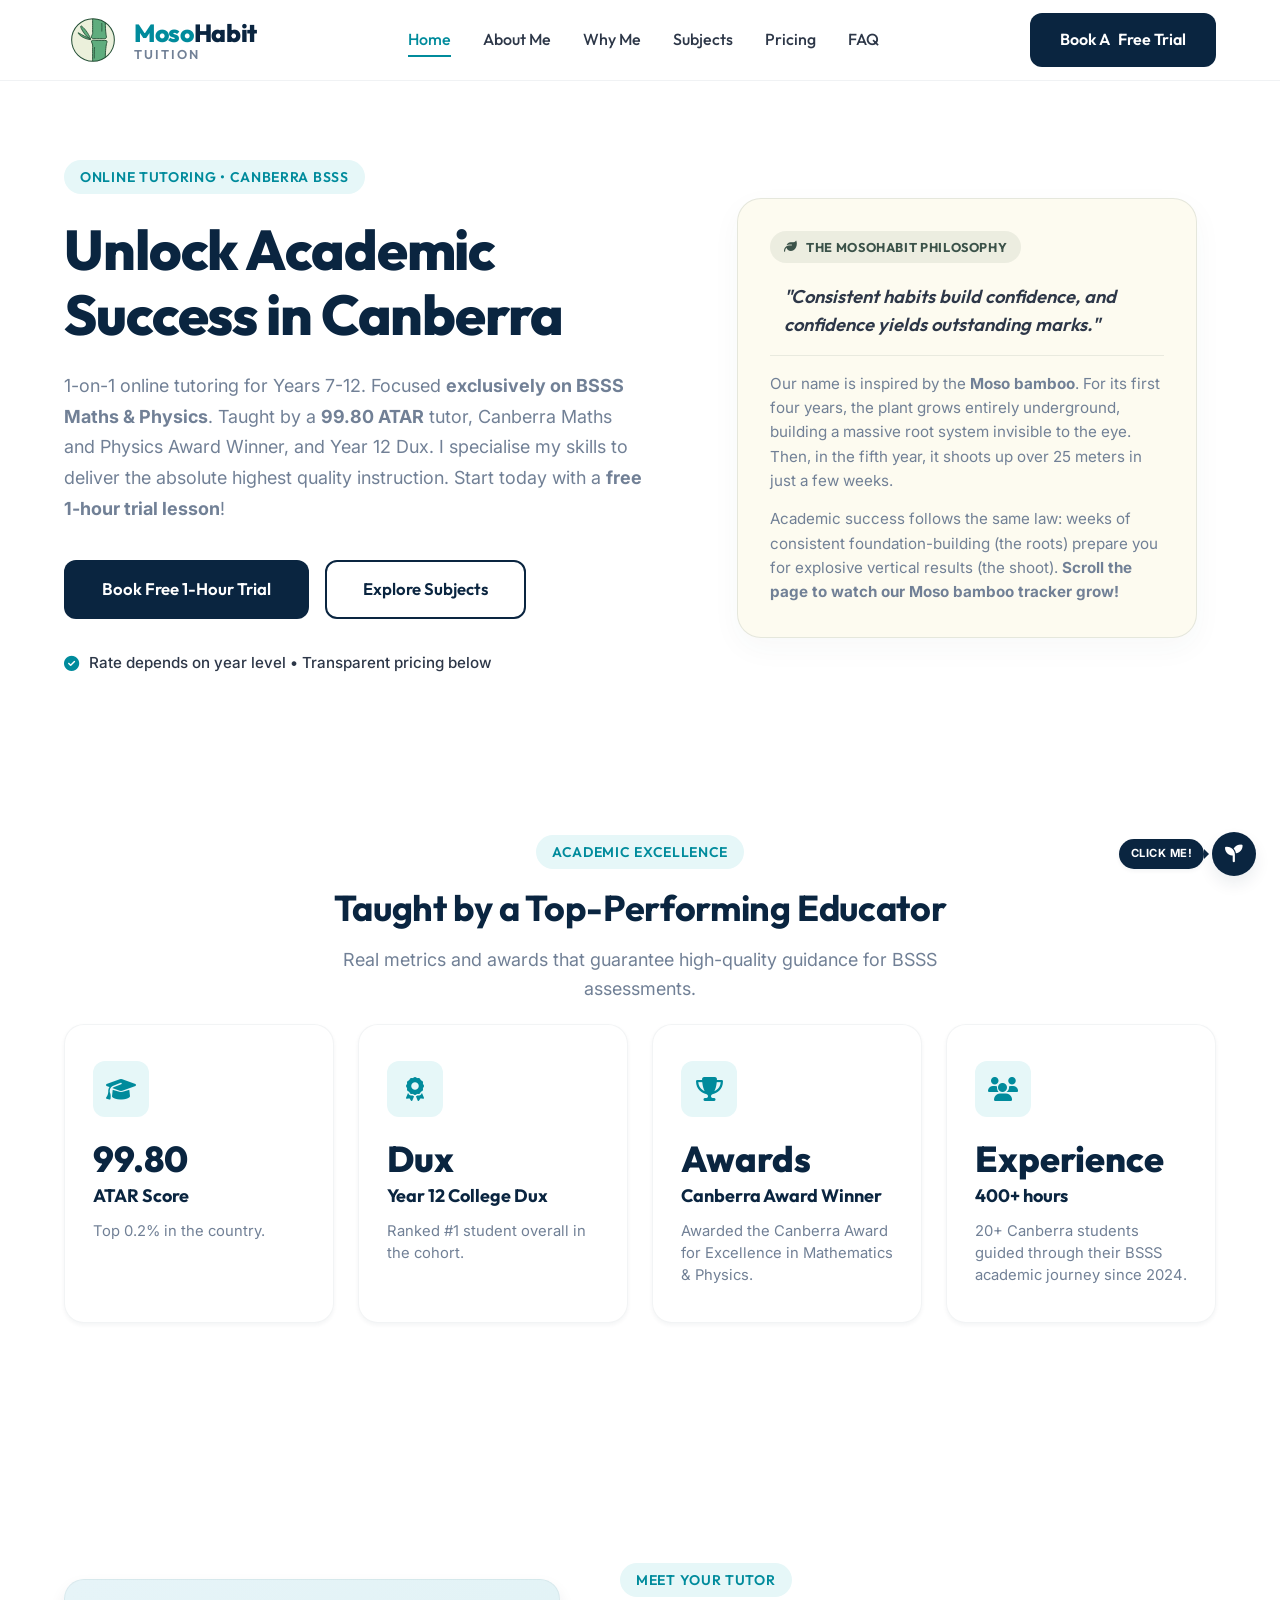
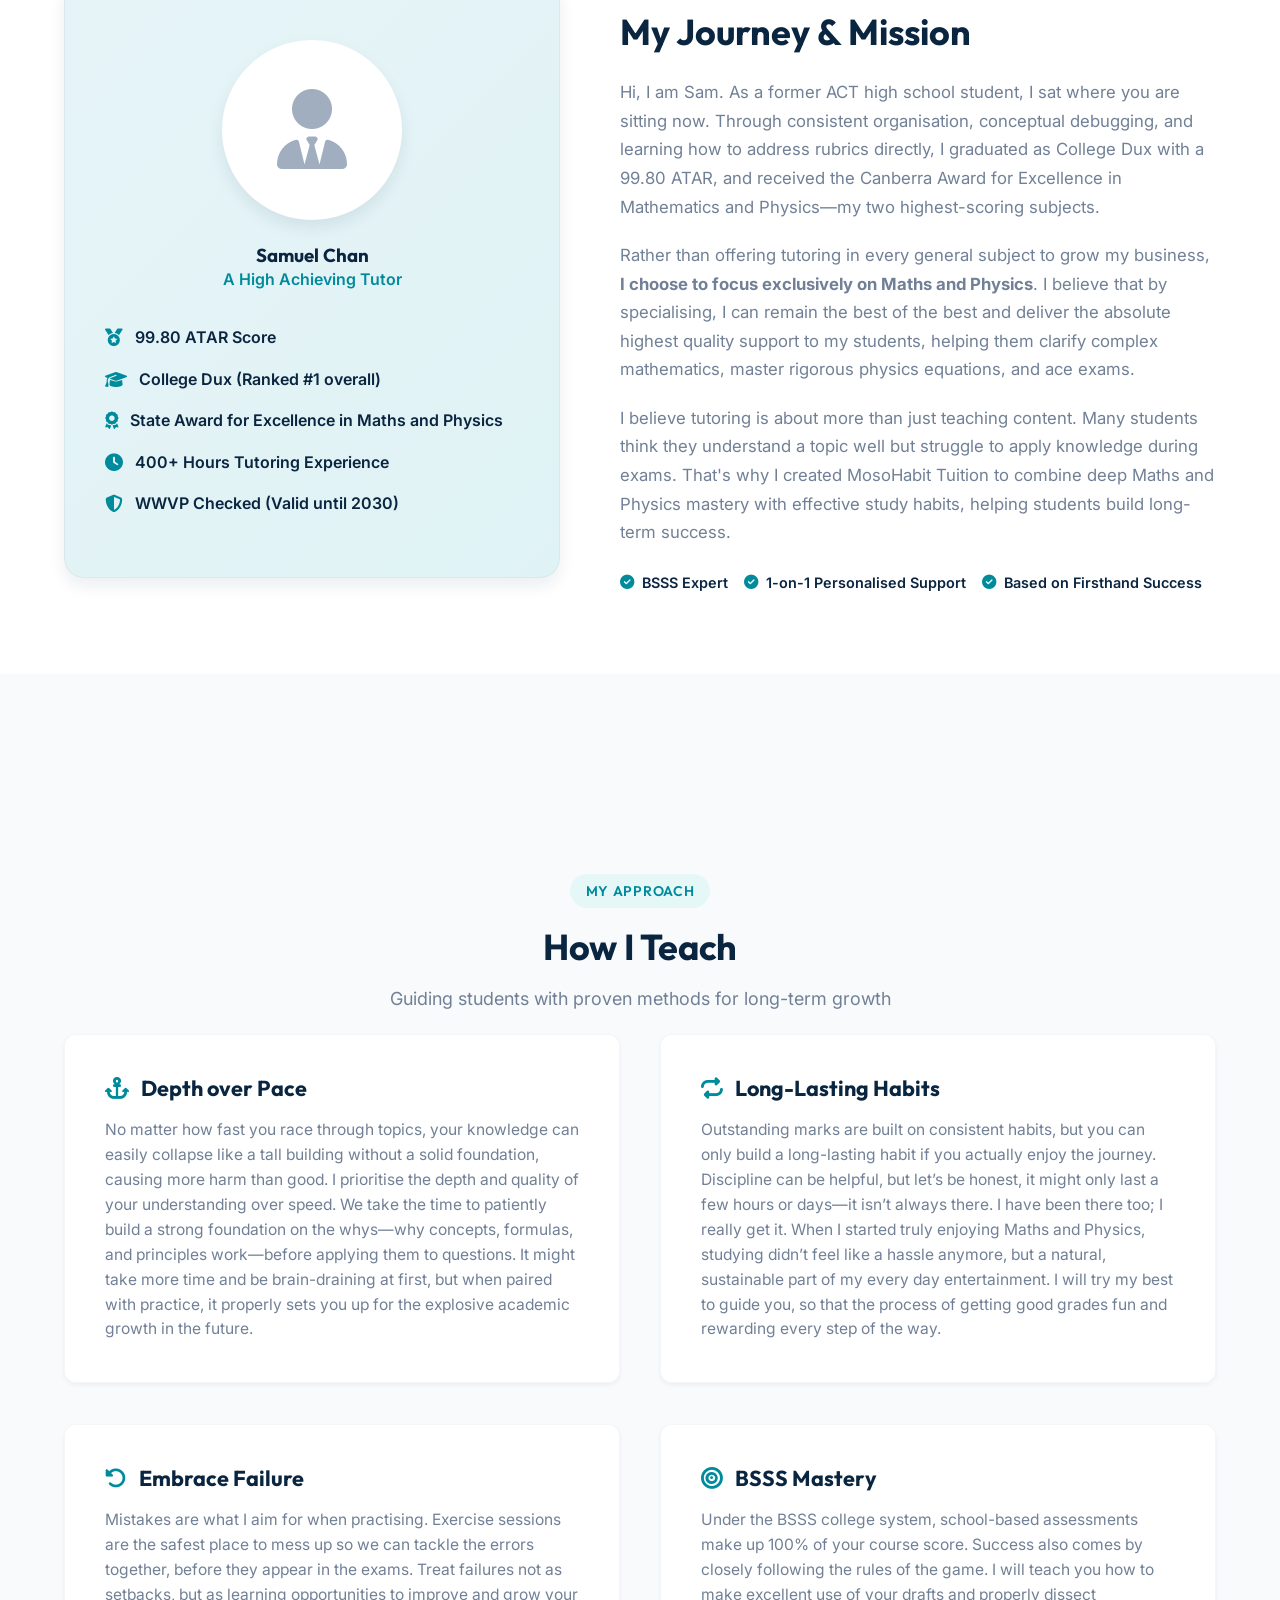
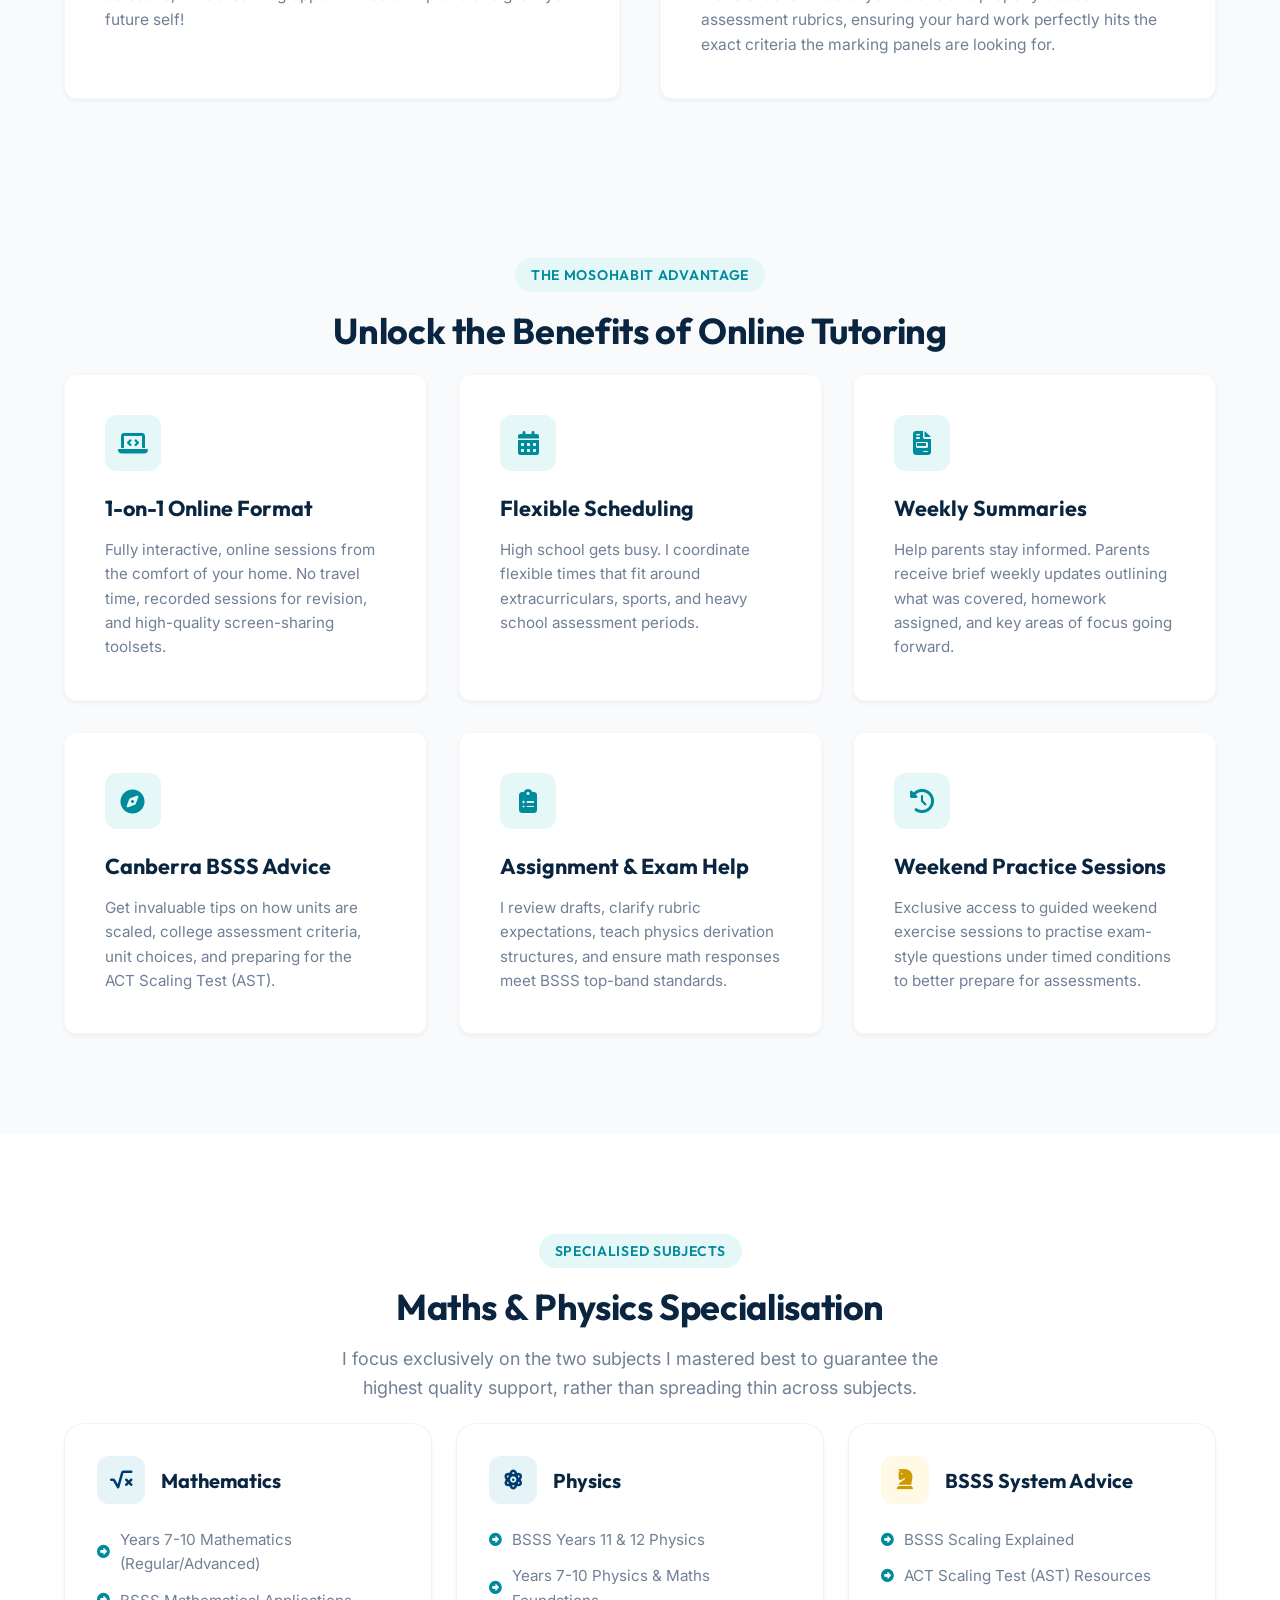
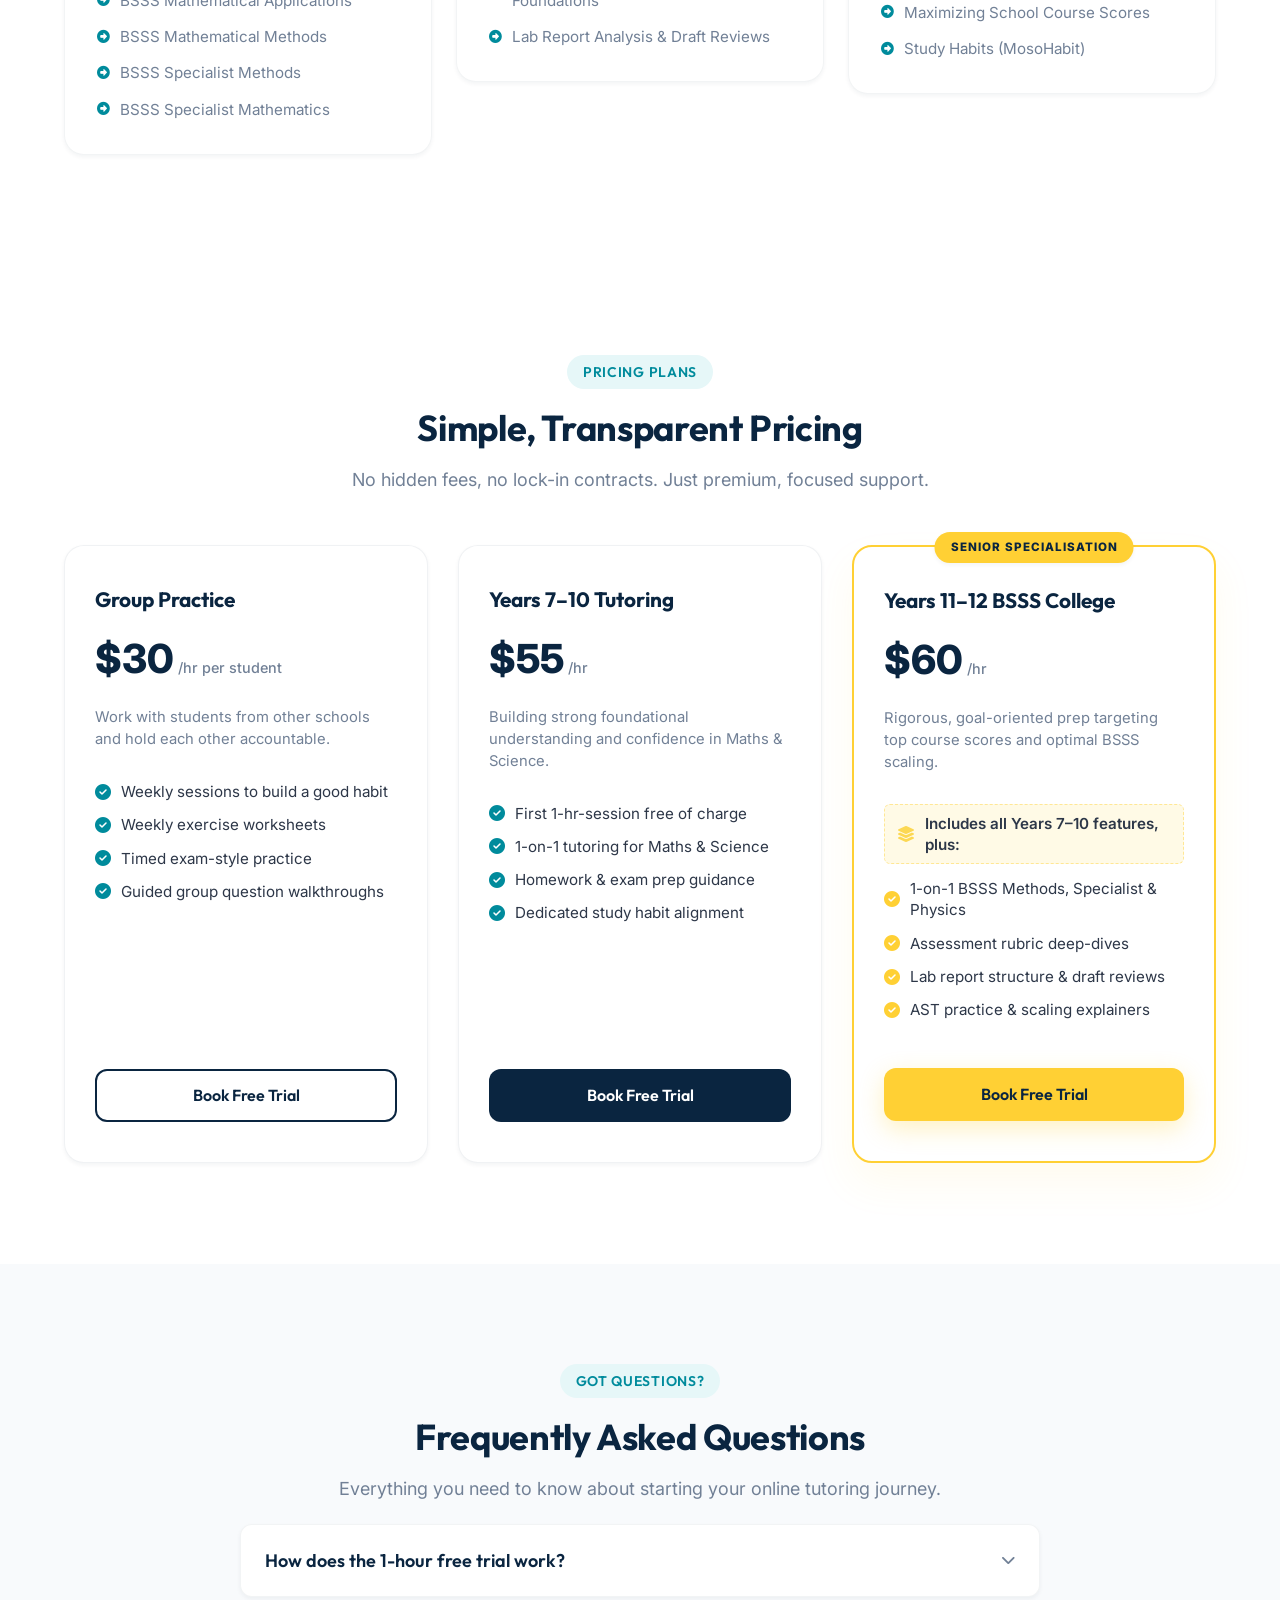
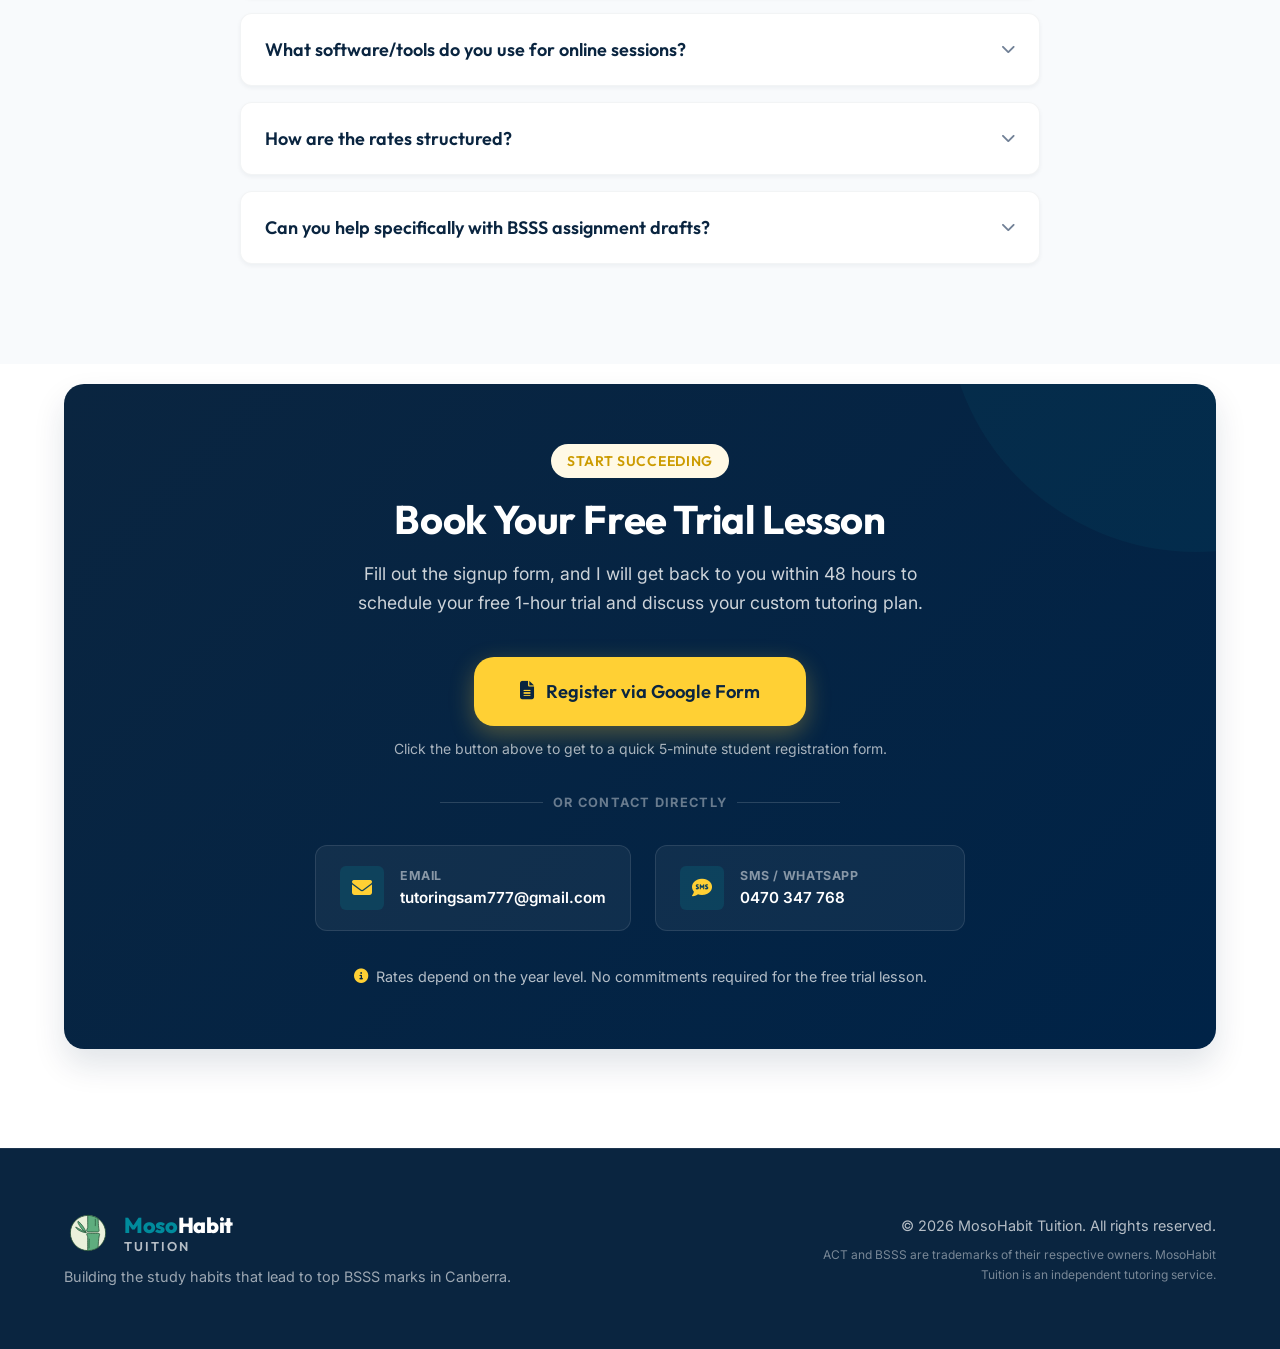
==== commit 38591d1a: "feat: replace hero illustration with philosophy card and update branding elements" ====
--- a/index.html
+++ b/index.html
@@ -35,14 +35,17 @@
         <div class="container header-container">
             <a href="#home" class="logo">
                 <img src="assets/icon.svg" alt="MosoHabit Logo" class="logo-img">
-                <span class="logo-text"><span class="logo-accent">Moso</span>Habit <span class="logo-sub">Tuition</span></span>
+                <span class="logo-text">
+                    <span class="logo-title"><span class="logo-accent">Moso</span>Habit</span>
+                    <span class="logo-sub">Tuition</span>
+                </span>
             </a>
 
             <nav class="nav" id="nav-menu">
                 <ul class="nav-list">
                     <li class="nav-item"><a href="#home" class="nav-link active">Home</a></li>
                     <li class="nav-item"><a href="#about" class="nav-link">About Me</a></li>
-                    <li class="nav-item"><a href="#why-us" class="nav-link">Why Us</a></li>
+                    <li class="nav-item"><a href="#why-us" class="nav-link">Why Me</a></li>
                     <li class="nav-item"><a href="#subjects" class="nav-link">Subjects</a></li>
                     <li class="nav-item"><a href="#pricing" class="nav-link">Pricing</a></li>
                     <li class="nav-item"><a href="#faq" class="nav-link">FAQ</a></li>
@@ -50,7 +53,8 @@
             </nav>
 
             <div class="header-cta">
-                <a href="#contact" class="btn btn-primary">Book A Free Trial</a>
+                <a href="#contact" class="btn btn-primary"><span class="header-btn-text-desktop">Book A </span>Free
+                    Trial</a>
                 <button class="mobile-nav-toggle" id="mobile-toggle" aria-label="Toggle navigation">
                     <i class="fa-solid fa-bars"></i>
                 </button>
@@ -66,8 +70,10 @@
                     <span class="badge hero-badge">Online Tutoring • Canberra BSSS</span>
                     <h1 class="hero-title">Unlock Academic Success in Canberra</h1>
                     <p class="hero-description">
-                        1-on-1 online tutoring for Years 7-12. Focused <strong>exclusively on BSSS Maths & Physics</strong>.
-                        Taught by a <strong>99.80 ATAR</strong> tutor, Canberra Maths and Physics Award Winner, and Year 12
+                        1-on-1 online tutoring for Years 7-12. Focused <strong>exclusively on BSSS Maths &
+                            Physics</strong>.
+                        Taught by a <strong>99.80 ATAR</strong> tutor, Canberra Maths and Physics Award Winner, and Year
+                        12
                         Dux. I specialise my skills to deliver the absolute highest quality instruction. Start today
                         with a <strong>free 1-hour trial lesson</strong>!
                     </p>
@@ -81,64 +87,25 @@
                     </div>
                 </div>
                 <div class="hero-image-wrapper reveal reveal-right">
-                    <!-- SVG illustration representing physics, math, online learning -->
-                    <svg xmlns="http://www.w3.org/2000/svg" viewBox="0 0 500 500" width="100%" height="100%">
-                        <!-- Define a square clipping mask for the inner elements -->
-                        <defs>
-                            <clipPath id="square-clip">
-                                <rect x="20" y="20" width="460" height="460" rx="30" ry="30" />
-                            </clipPath>
-                        </defs>
-
-                        <!-- Solid background square with slightly rounded corners (Option 1: Warm Cream) -->
-                        <rect x="20" y="20" width="460" height="460" rx="30" ry="30" fill="#FDFBF0" />
-
-                        <!-- Inner elements wrapped in the square clip-path -->
-                        <g clip-path="url(#square-clip)">
-                            <!-- Top Bamboo Segment Background Fill (Light Sage Green) -->
-                            <path
-                                d="M 246,10 C 246,100 246,150 246,180 C 243,195 231,208 232,220 C 233,233 252,236 272,236 C 307,236 370,236 378,236 C 392,236 397,222 394,208 C 390,190 382,150 382,10 Z"
-                                fill="#8A9A86" />
-
-                            <!-- Top Bamboo Segment Outline -->
-                            <path
-                                d="M 246,10 C 246,100 246,150 246,180 C 243,195 231,208 232,220 C 233,233 252,236 272,236 C 307,236 370,236 378,236 C 392,236 397,222 394,208 C 390,190 382,150 382,10"
-                                fill="none" stroke="#3B5249" stroke-width="10" stroke-linecap="round"
-                                stroke-linejoin="round" />
-
-                            <!-- Top Segment Inner Vertical Highlight Line -->
-                            <path d="M 345,70 C 347,100 346,130 345,155" fill="none" stroke="#3B5249" stroke-width="8.5"
-                                stroke-linecap="round" />
-
-                            <!-- Bottom Bamboo Segment Background Fill (Light Sage Green) -->
-                            <path
-                                d="M 246,490 C 246,390 246,330 246,305 C 246,290 231,273 234,260 C 238,247 265,254 280,254 C 320,254 375,253 392,256 C 405,258 402,274 396,288 C 388,325 382,395 382,460 Z"
-                                fill="#8A9A86" />
-
-                            <!-- Bottom Bamboo Segment Outline -->
-                            <path
-                                d="M 246,490 C 246,390 246,330 246,305 C 246,290 231,273 234,260 C 238,247 265,254 280,254 C 320,254 375,253 392,256 C 405,258 402,274 396,288 C 388,325 382,395 382,460"
-                                fill="none" stroke="#3B5249" stroke-width="10" stroke-linecap="round"
-                                stroke-linejoin="round" />
-
-                            <!-- Bottom Segment Inner Vertical Highlight Line -->
-                            <path d="M 267,330 C 265,360 264,390 264,445" fill="none" stroke="#3B5249"
-                                stroke-width="8.5" stroke-linecap="round" />
-
-                            <!-- Leaves Background Fill & Outline -->
-                            <!-- Top/Vertical Leaf -->
-                            <path
-                                d="M 226,238 C 212,198 168,128 118,98 C 112,94 108,105 118,127 C 138,167 176,226 224,242 Z"
-                                fill="#8A9A86" stroke="#3B5249" stroke-width="9" stroke-linecap="round"
-                                stroke-linejoin="round" />
-
-                            <!-- Bottom/Angled Leaf -->
-                            <path
-                                d="M 224,242 C 189,229 126,196 84,170 C 79,166 82,177 95,192 C 120,222 174,246 218,249 Z"
-                                fill="#8A9A86" stroke="#3B5249" stroke-width="9" stroke-linecap="round"
-                                stroke-linejoin="round" />
-                        </g>
-                    </svg>
+                    <div class="hero-philosophy-card">
+                        <div class="hero-philosophy-badge">
+                            <i class="fa-solid fa-leaf"></i> The MosoHabit Philosophy
+                        </div>
+                        <blockquote class="hero-philosophy-quote">
+                            "Consistent habits build confidence, and confidence yields outstanding marks."
+                        </blockquote>
+                        <div class="hero-philosophy-divider"></div>
+                        <p class="hero-philosophy-text">
+                            Our name is inspired by the <strong>Moso bamboo</strong>. For its first four years, the
+                            plant grows entirely underground, building a massive root system invisible to the eye. Then,
+                            in the fifth year, it shoots up over 25 meters in just a few weeks.
+                        </p>
+                        <p class="hero-philosophy-text">
+                            Academic success follows the same law: weeks of consistent foundation-building (the roots)
+                            prepare you for explosive vertical results (the shoot).
+                            <strong>Scroll the page to watch our Moso bamboo tracker grow!</strong>
+                        </p>
+                    </div>
                 </div>
             </div>
         </section>
@@ -252,11 +219,17 @@
                             in Mathematics and Physics—my two highest-scoring subjects.
                         </p>
                         <p>
-                            Rather than offering tutoring in every general subject to grow my business, <strong>I choose to focus exclusively on Maths and Physics</strong>. I believe that by specialising, I can remain the best of the best and deliver the absolute highest quality support to my students, helping them clarify complex mathematics, master rigorous physics equations, and ace exams.
+                            Rather than offering tutoring in every general subject to grow my business, <strong>I choose
+                                to focus exclusively on Maths and Physics</strong>. I believe that by specialising, I
+                            can remain the best of the best and deliver the absolute highest quality support to my
+                            students, helping them clarify complex mathematics, master rigorous physics equations, and
+                            ace exams.
                         </p>
                         <p>
                             I believe tutoring is about more than just teaching content. Many students think they
-                            understand a topic well but struggle to apply knowledge during exams. That's why I created MosoHabit Tuition to combine deep Maths and Physics mastery with effective study habits, helping students build long-term success.
+                            understand a topic well but struggle to apply knowledge during exams. That's why I created
+                            MosoHabit Tuition to combine deep Maths and Physics mastery with effective study habits,
+                            helping students build long-term success.
                         </p>
                         <div class="tutor-tags" style="margin-top: 24px;">
                             <span class="tutor-tag"><i class="fa-solid fa-circle-check"></i> BSSS Expert</span>
@@ -268,25 +241,16 @@
                     </div>
                 </div>
             </div>
-
-            <!-- Teaching Philosophy ("MosoHabit") -->
-            <div class="philosophy-section bg-light">
+        </section>
+
+        <!-- Why Me / How I Teach & Advantages Section -->
+        <section id="why-us" class="why-us bg-light">
+            <div class="philosophy-section">
                 <div class="container">
                     <div class="section-header text-center reveal">
-                        <span class="badge">The Philosophy</span>
-                        <h2>What is "MosoHabit"?</h2>
-                        <p class="section-subtitle">Consistent habits build confidence, and confidence yields
-                            outstanding marks.</p>
-                        <p class="philosophy-desc"
-                            style="max-width: 800px; margin: 20px auto 0 auto; color: var(--color-text-light); line-height: 1.6; font-size: 1.025rem;">
-                            Our name is inspired by the <strong>Moso bamboo</strong>. For its first four years, the
-                            plant grows entirely underground, building a massive root system invisible to the eye. Then,
-                            in the fifth year, it shoots up over 80 feet in just a few weeks.
-                            <br><br>
-                            Academic success follows the same law: weeks of consistent foundation-building (the roots)
-                            prepare you for explosive vertical results (the shoot). <strong>Scroll the page to watch our
-                                Moso bamboo tracker grow!</strong>
-                        </p>
+                        <span class="badge">My Approach</span>
+                        <h2>How I Teach</h2>
+                        <p class="section-subtitle">Guiding students with proven methods for long-term growth</p>
                     </div>
 
                     <div class="philosophy-grid">
@@ -336,16 +300,12 @@
                 </div>
             </div>
 
-        </section>
-
-        <!-- Why Us / Key Features Section -->
-        <section id="why-us" class="why-us bg-light">
-            <div class="container">
+            <!-- Key Features / Advantages -->
+            <div class="container" style="margin-top: 60px;">
                 <div class="section-header text-center reveal">
                     <span class="badge">The MosoHabit Advantage</span>
                     <h2>Unlock the Benefits of Online Tutoring</h2>
-                    <p class="section-subtitle">A holistic approach combining subject knowledge with strategic system
-                        advice.</p>
+                    <p class="section-subtitle"></p>
                 </div>
 
                 <div class="features-grid">
@@ -406,7 +366,8 @@
                 <div class="section-header text-center reveal">
                     <span class="badge">Specialised Subjects</span>
                     <h2>Maths & Physics Specialisation</h2>
-                    <p class="section-subtitle">I focus exclusively on the two subjects I mastered best to guarantee the highest quality support, rather than spreading thin across subjects.</p>
+                    <p class="section-subtitle">I focus exclusively on the two subjects I mastered best to guarantee the
+                        highest quality support, rather than spreading thin across subjects.</p>
                 </div>
 
                 <div class="subjects-grid">
@@ -435,8 +396,10 @@
                         </div>
                         <ul class="subject-bullets">
                             <li><i class="fa-solid fa-circle-right text-teal"></i> BSSS Years 11 & 12 Physics</li>
-                            <li><i class="fa-solid fa-circle-right text-teal"></i> Years 7-10 Physics & Maths Foundations</li>
-                            <li><i class="fa-solid fa-circle-right text-teal"></i> Lab Report Analysis & Draft Reviews</li>
+                            <li><i class="fa-solid fa-circle-right text-teal"></i> Years 7-10 Physics & Maths
+                                Foundations</li>
+                            <li><i class="fa-solid fa-circle-right text-teal"></i> Lab Report Analysis & Draft Reviews
+                            </li>
                         </ul>
                     </div>
 
@@ -473,14 +436,14 @@
                         <div class="pricing-header">
                             <h3>Group Practice</h3>
                             <div class="price">$30<span>/hr per student</span></div>
-                            <p class="pricing-desc">Collaborative exam practice and homework troubleshooting sessions.
-                            </p>
+                            <p class="pricing-desc"> Work with students from other schools and hold each other
+                                accountable.</p>
                         </div>
                         <ul class="pricing-features">
+                            <li><i class="fa-solid fa-circle-check"></i> Weekly sessions to build a good habit</li>
+                            <li><i class="fa-solid fa-circle-check"></i> Weekly exercise worksheets</li>
                             <li><i class="fa-solid fa-circle-check"></i> Timed exam-style practice</li>
                             <li><i class="fa-solid fa-circle-check"></i> Guided group question walkthroughs</li>
-                            <li><i class="fa-solid fa-circle-check"></i> Weekly review exercise sheets</li>
-                            <li><i class="fa-solid fa-circle-check"></i> Shared collaborative workspace</li>
                         </ul>
                         <div class="pricing-action">
                             <a href="#contact" class="btn btn-outline btn-full">Book Free Trial</a>
@@ -493,13 +456,13 @@
                             <h3>Years 7–10 Tutoring</h3>
                             <div class="price">$55<span>/hr</span></div>
                             <p class="pricing-desc">Building strong foundational understanding and confidence in Maths &
-                                Physics.</p>
+                                Science.</p>
                         </div>
                         <ul class="pricing-features">
-                            <li><i class="fa-solid fa-circle-check"></i> 1-on-1 personalised tutoring</li>
+                            <li><i class="fa-solid fa-circle-check"></i> First 1-hr-session free of charge</li>
+                            <li><i class="fa-solid fa-circle-check"></i> 1-on-1 tutoring for Maths & Science</li>
+                            <li><i class="fa-solid fa-circle-check"></i> Homework & exam prep guidance</li>
                             <li><i class="fa-solid fa-circle-check"></i> Dedicated study habit alignment</li>
-                            <li><i class="fa-solid fa-circle-check"></i> Interactive online collaborative board</li>
-                            <li><i class="fa-solid fa-circle-check"></i> Homework & school prep guidance</li>
                         </ul>
                         <div class="pricing-action">
                             <a href="#contact" class="btn btn-primary btn-full">Book Free Trial</a>
@@ -516,6 +479,9 @@
                                 BSSS scaling.</p>
                         </div>
                         <ul class="pricing-features">
+                            <li class="pricing-feature-include-all">
+                                <i class="fa-solid fa-layer-group"></i> Includes all Years 7–10 features, plus:
+                            </li>
                             <li><i class="fa-solid fa-circle-check"></i> 1-on-1 BSSS Methods, Specialist & Physics</li>
                             <li><i class="fa-solid fa-circle-check"></i> Assessment rubric deep-dives</li>
                             <li><i class="fa-solid fa-circle-check"></i> Lab report structure & draft reviews</li>
@@ -539,22 +505,25 @@
                     </p>
                 </div>
 
-                <div class="faq-accordion-wrap">
+                <div class="faq-accordion-wrap reveal">
                     <!-- FAQ 1 -->
-                    <div class="faq-item reveal">
+                    <div class="faq-item">
                         <button class="faq-trigger">
                             <span>How does the 1-hour free trial work?</span>
                             <i class="fa-solid fa-chevron-down faq-arrow"></i>
                         </button>
                         <div class="faq-content">
-                            <p>The free trial is a complete 60-minute, no-obligation session. I use this time to assess
-                                the student's current standing, review any upcoming topics or past assessments,
-                                introduce my tutoring style, and map out a study action plan.</p>
+                            <p>The free trial is a full 60-minute, no-obligation session. We briefly assess the
+                                student's current understanding, then jump straight into a real lesson—just like a
+                                standard session—working through upcoming topics or past assessments so you can
+                                experience my tutoring style firsthand.</p>
+                            <p style="margin-top: 10px;">After the trial, there is zero pressure—you simply decide if
+                                we're the right fit to continue.</p>
                         </div>
                     </div>
 
                     <!-- FAQ 2 -->
-                    <div class="faq-item reveal delay-100">
+                    <div class="faq-item">
                         <button class="faq-trigger">
                             <span>What software/tools do you use for online sessions?</span>
                             <i class="fa-solid fa-chevron-down faq-arrow"></i>
@@ -567,7 +536,7 @@
                     </div>
 
                     <!-- FAQ 3 -->
-                    <div class="faq-item reveal delay-200">
+                    <div class="faq-item">
                         <button class="faq-trigger">
                             <span>How are the rates structured?</span>
                             <i class="fa-solid fa-chevron-down faq-arrow"></i>
@@ -588,7 +557,7 @@
                     </div>
 
                     <!-- FAQ 4 -->
-                    <div class="faq-item reveal delay-300">
+                    <div class="faq-item">
                         <button class="faq-trigger">
                             <span>Can you help specifically with BSSS assignment drafts?</span>
                             <i class="fa-solid fa-chevron-down faq-arrow"></i>
@@ -680,7 +649,10 @@
             <div class="footer-left">
                 <a href="#home" class="footer-logo">
                     <img src="assets/icon.svg" alt="MosoHabit Logo" class="logo-img">
-                    <span class="logo-text"><span class="logo-accent">Moso</span>Habit <span class="logo-sub">Tuition</span></span>
+                    <span class="logo-text">
+                        <span class="logo-title"><span class="logo-accent">Moso</span>Habit</span>
+                        <span class="logo-sub">Tuition</span>
+                    </span>
                 </a>
                 <p class="footer-tagline">Building the study habits that lead to top BSSS marks in Canberra.</p>
             </div>
--- a/style.css
+++ b/style.css
@@ -11,34 +11,34 @@
     --color-gold: #ffd034;
     --color-gold-hover: #fcd853;
     --color-gold-dark: #cc9b00;
-    
+
     --color-text: #2d3748;
     --color-text-light: #718096;
     --color-text-muted: #a0aec0;
-    
+
     --color-bg: #ffffff;
     --color-bg-light: #f8fafc;
     --color-bg-white: #ffffff;
-    
+
     --bg-blue-light: #e6f4f8;
     --bg-teal-light: #e6f7f8;
     --bg-gold-light: #fff9e6;
-    
+
     --font-primary: 'Inter', sans-serif;
     --font-heading: 'Outfit', sans-serif;
-    
+
     --shadow-sm: 0 2px 4px rgba(10, 37, 64, 0.05);
     --shadow-md: 0 8px 16px rgba(10, 37, 64, 0.08);
     --shadow-lg: 0 16px 32px rgba(10, 37, 64, 0.12);
     --shadow-gold: 0 8px 24px rgba(255, 208, 52, 0.3);
-    
+
     --radius-sm: 6px;
     --radius-md: 12px;
     --radius-lg: 20px;
     --radius-full: 9999px;
-    
+
     --transition: all 0.3s cubic-bezier(0.4, 0, 0.2, 1);
-    
+
     --container-width: 1200px;
 }
 
@@ -64,7 +64,10 @@
     overflow-x: hidden;
 }
 
-h1, h2, h3, h4 {
+h1,
+h2,
+h3,
+h4 {
     font-family: var(--font-heading);
     color: var(--color-primary);
     font-weight: 700;
@@ -81,7 +84,8 @@
     list-style: none;
 }
 
-img, svg {
+img,
+svg {
     max-width: 100%;
     height: auto;
     display: block;
@@ -108,13 +112,29 @@
 }
 
 /* Color wraps for icons */
-.bg-blue-light { background-color: var(--bg-blue-light); }
-.bg-teal-light { background-color: var(--bg-teal-light); }
-.bg-gold-light { background-color: var(--bg-gold-light); }
-
-.text-blue { color: #003b6f; }
-.text-teal { color: var(--color-accent); }
-.text-gold { color: var(--color-gold-dark); }
+.bg-blue-light {
+    background-color: var(--bg-blue-light);
+}
+
+.bg-teal-light {
+    background-color: var(--bg-teal-light);
+}
+
+.bg-gold-light {
+    background-color: var(--bg-gold-light);
+}
+
+.text-blue {
+    color: #003b6f;
+}
+
+.text-teal {
+    color: var(--color-accent);
+}
+
+.text-gold {
+    color: var(--color-gold-dark);
+}
 
 /* Badges */
 .badge {
@@ -217,7 +237,7 @@
 }
 
 .header.header-hidden {
-    transform: translateY(-100%);
+    transform: none;
 }
 
 .header-container {
@@ -228,24 +248,42 @@
 }
 
 .logo {
+    color: var(--color-primary);
+}
+
+.logo,
+.footer-logo {
     font-family: var(--font-heading);
-    font-size: 1.5rem;
-    font-weight: 800;
-    color: var(--color-primary);
     letter-spacing: -0.02em;
     display: inline-flex;
     align-items: center;
-    gap: 10px;
+    gap: 12px;
 }
 
 .logo-img {
-    height: 36px;
+    height: 58px;
     width: auto;
     display: block;
 }
 
+.footer-logo .logo-img {
+    height: 48px;
+}
+
 .logo-text {
-    white-space: nowrap;
+    display: flex;
+    flex-direction: column;
+    justify-content: center;
+    line-height: 1.1;
+}
+
+.logo-title {
+    font-size: 1.55rem;
+    font-weight: 800;
+}
+
+.footer-logo .logo-title {
+    font-size: 1.35rem;
 }
 
 .logo-accent {
@@ -253,9 +291,16 @@
 }
 
 .logo-sub {
-    font-weight: 400;
-    font-size: 1.2rem;
+    font-size: 0.8rem;
+    font-weight: 600;
     color: var(--color-text-light);
+    text-transform: uppercase;
+    letter-spacing: 0.15em;
+    margin-top: 1px;
+}
+
+.footer-logo .logo-sub {
+    color: rgba(255, 255, 255, 0.7);
 }
 
 .nav-list {
@@ -282,11 +327,13 @@
     transition: var(--transition);
 }
 
-.nav-link:hover, .nav-link.active {
+.nav-link:hover,
+.nav-link.active {
     color: var(--color-accent);
 }
 
-.nav-link:hover::after, .nav-link.active::after {
+.nav-link:hover::after,
+.nav-link.active::after {
     width: 100%;
 }
 
@@ -313,7 +360,7 @@
 
 .section-header {
     max-width: 650px;
-    margin: 0 auto 60px;
+    margin: 0 auto 20px;
 }
 
 .section-header h2 {
@@ -330,7 +377,8 @@
 /* Hero Section */
 .hero {
     background-color: #ffffff;
-    padding-top: 160px; /* offset sticky header */
+    padding-top: 160px;
+    /* offset sticky header */
     padding-bottom: 80px;
     position: relative;
 }
@@ -386,9 +434,62 @@
     position: relative;
 }
 
-.hero-svg {
-    width: 100%;
-    max-width: 480px;
+.hero-philosophy-card {
+    background-color: #FDFBF0;
+    /* Warm organic bamboo-inspired cream background */
+    border: 1px solid rgba(59, 82, 73, 0.12);
+    border-radius: 24px;
+    padding: 32px;
+    box-shadow: 0 10px 30px rgba(59, 82, 73, 0.04);
+    max-width: 460px;
+    text-align: left;
+}
+
+.hero-philosophy-badge {
+    display: inline-flex;
+    align-items: center;
+    gap: 8px;
+    background-color: rgba(138, 154, 134, 0.15);
+    /* Light Sage Green translucent background */
+    color: #3B5249;
+    /* Dark sage green text */
+    padding: 6px 14px;
+    border-radius: 20px;
+    font-family: 'Outfit', sans-serif;
+    font-size: 0.8rem;
+    font-weight: 700;
+    text-transform: uppercase;
+    letter-spacing: 0.05em;
+    margin-bottom: 20px;
+}
+
+.hero-philosophy-quote {
+    font-family: 'Outfit', sans-serif;
+    font-size: 1.15rem;
+    font-weight: 600;
+    line-height: 1.5;
+    color: var(--color-brand-darkgreen);
+    margin: 0 0 16px 0;
+    font-style: italic;
+    border-left: 3px solid var(--color-brand-green);
+    padding-left: 14px;
+}
+
+.hero-philosophy-divider {
+    height: 1px;
+    background-color: rgba(59, 82, 73, 0.1);
+    margin: 16px 0;
+}
+
+.hero-philosophy-text {
+    font-size: 0.95rem;
+    line-height: 1.6;
+    color: var(--color-text-light);
+    margin-bottom: 14px;
+}
+
+.hero-philosophy-text:last-child {
+    margin-bottom: 0;
 }
 
 /* Credentials Section */
@@ -781,6 +882,7 @@
 /* Contact / Sign Up Section */
 .contact {
     background-color: var(--color-bg);
+    padding-top: 20px;
 }
 
 .contact-card {
@@ -859,7 +961,8 @@
     letter-spacing: 0.1em;
 }
 
-.divider::before, .divider::after {
+.divider::before,
+.divider::after {
     content: '';
     flex: 1;
     border-bottom: 1px solid rgba(255, 255, 255, 0.15);
@@ -960,14 +1063,8 @@
 }
 
 .footer-logo {
-    font-family: var(--font-heading);
-    font-size: 1.35rem;
-    font-weight: 800;
     color: #ffffff;
     margin-bottom: 8px;
-    display: inline-flex;
-    align-items: center;
-    gap: 10px;
 }
 
 .footer-tagline {
@@ -1085,7 +1182,7 @@
     display: grid;
     grid-template-columns: repeat(2, 1fr);
     gap: 40px;
-    margin-top: 50px;
+    margin-top: 20px;
 }
 
 .philosophy-card {
@@ -1126,7 +1223,7 @@
         grid-template-columns: 1fr;
         gap: 40px;
     }
-    
+
     .philosophy-grid {
         grid-template-columns: 1fr;
     }
@@ -1138,19 +1235,73 @@
     section {
         padding: 80px 0;
     }
-    
+
     .hero-title {
         font-size: 2.75rem;
     }
 }
 
 @media (max-width: 768px) {
+
+    /* Header Mobile Adjustments */
+    .logo-img {
+        height: 44px;
+    }
+
+    .logo-title {
+        font-size: 1.3rem;
+    }
+
+    .logo-sub {
+        font-size: 0.7rem;
+    }
+
+    .header-btn-text-desktop {
+        display: none;
+    }
+
+    .header-cta {
+        gap: 12px;
+    }
+
+    .header-cta .btn {
+        padding: 8px 16px;
+        font-size: 0.9rem;
+    }
+
+    @media (max-width: 400px) {
+        .logo-img {
+            height: 36px;
+        }
+
+        .logo-title {
+            font-size: 1.15rem;
+        }
+
+        .logo-sub {
+            display: none;
+        }
+
+        .logo {
+            gap: 8px;
+        }
+
+        .header-cta {
+            gap: 8px;
+        }
+
+        .header-cta .btn {
+            padding: 6px 12px;
+            font-size: 0.8rem;
+        }
+    }
+
     /* Header Menu Mobile Drawer */
     .mobile-nav-toggle {
         display: block;
         z-index: 1010;
     }
-    
+
     .nav {
         position: absolute;
         top: 100%;
@@ -1163,77 +1314,111 @@
         transition: height 0.3s ease;
         z-index: 1005;
     }
-    
+
     .nav.open {
         height: 280px;
         border-bottom: 1px solid rgba(10, 37, 64, 0.06);
-    }
-    
+        height: fit-content;
+    }
+
     .nav-list {
         flex-direction: column;
         align-items: center;
         padding: 30px 0;
         gap: 20px;
     }
-    
+
     /* Layout structural updates */
     .hero-container {
         grid-template-columns: 1fr;
         text-align: center;
         gap: 32px;
     }
-    
+
+    .hero-image-wrapper {
+        display: none !important;
+    }
+
     .hero-content {
         max-width: 100%;
         display: flex;
         flex-direction: column;
         align-items: center;
     }
-    
+
     .hero-actions {
         width: 100%;
         justify-content: center;
     }
-    
+
     .tutor-profile-card {
         grid-template-columns: 1fr;
     }
-    
+
     .tutor-avatar-side {
         padding: 32px;
     }
-    
+
     .tutor-info-side {
         padding: 32px;
         text-align: center;
     }
-    
+
     .tutor-badge {
         align-self: center;
     }
-    
+
     .tutor-tags {
         justify-content: center;
     }
-    
+
     .contact-card {
-        padding: 40px 24px;
-    }
-    
+        padding: 36px 20px;
+        border-radius: var(--radius-md);
+    }
+
+    .contact-header h2 {
+        font-size: 1.75rem;
+        line-height: 1.2;
+    }
+
+    .contact-header p {
+        font-size: 0.95rem;
+        line-height: 1.5;
+    }
+
+    .btn-gform {
+        width: 100%;
+        justify-content: center;
+        padding: 16px 20px;
+        font-size: 1rem;
+    }
+
     .contact-info-grid {
         grid-template-columns: 1fr;
-    }
-    
+        gap: 14px;
+    }
+
+    .contact-item {
+        padding: 14px 16px;
+        width: 100%;
+    }
+
+    .contact-val {
+        font-size: 0.875rem;
+        word-break: break-word;
+    }
+
     .footer-container {
         flex-direction: column;
         text-align: center;
         gap: 24px;
     }
-    
+
     .footer-right {
         text-align: center;
     }
-    
+
     .footer-disclaimer {
         margin-left: auto;
         margin-right: auto;
@@ -1241,23 +1426,35 @@
 }
 
 @media (max-width: 480px) {
+    html {
+        scroll-padding-top: 75px;
+    }
+
     .hero-title {
         font-size: 2.25rem;
     }
-    
+
     .hero-actions {
         flex-direction: column;
         gap: 12px;
     }
-    
+
     .btn {
         width: 100%;
     }
-    
+
     .section-header h2 {
         font-size: 1.75rem;
     }
-    
+
+    .contact-card {
+        padding: 28px 16px;
+    }
+
+    .contact-header h2 {
+        font-size: 1.5rem;
+    }
+
     .cred-value {
         font-size: 2rem;
     }
@@ -1290,11 +1487,25 @@
 }
 
 /* Animation Delays */
-.reveal.delay-100 { transition-delay: 0.1s; }
-.reveal.delay-200 { transition-delay: 0.2s; }
-.reveal.delay-300 { transition-delay: 0.3s; }
-.reveal.delay-400 { transition-delay: 0.4s; }
-.reveal.delay-500 { transition-delay: 0.5s; }
+.reveal.delay-100 {
+    transition-delay: 0.1s;
+}
+
+.reveal.delay-200 {
+    transition-delay: 0.2s;
+}
+
+.reveal.delay-300 {
+    transition-delay: 0.3s;
+}
+
+.reveal.delay-400 {
+    transition-delay: 0.4s;
+}
+
+.reveal.delay-500 {
+    transition-delay: 0.5s;
+}
 
 /* Accessibility: Respect Reduced Motion Preferences */
 @media (prefers-reduced-motion: reduce) {
@@ -1502,8 +1713,13 @@
 }
 
 @keyframes floatTooltip {
-    0% { transform: translateX(0); }
-    100% { transform: translateX(-4px); }
+    0% {
+        transform: translateX(0);
+    }
+
+    100% {
+        transform: translateX(-4px);
+    }
 }
 
 /* SVG Plant Styling */
@@ -1539,20 +1755,44 @@
     transform: scale(1);
 }
 
-#leaf-group-1 { transform-origin: 49px 120px; }
-#leaf-group-2 { transform-origin: 51px 95px; }
-#leaf-group-3 { transform-origin: 48px 70px; }
-#leaf-group-4 { transform-origin: 50px 45px; }
-#leaf-group-5 { transform-origin: 47px 20px; }
-#leaf-group-6 { transform-origin: 49px -5px; }
-#leaf-group-7 { transform-origin: 46px -30px; }
-#leaf-group-8 { transform-origin: 48px -55px; }
+#leaf-group-1 {
+    transform-origin: 49px 120px;
+}
+
+#leaf-group-2 {
+    transform-origin: 51px 95px;
+}
+
+#leaf-group-3 {
+    transform-origin: 48px 70px;
+}
+
+#leaf-group-4 {
+    transform-origin: 50px 45px;
+}
+
+#leaf-group-5 {
+    transform-origin: 47px 20px;
+}
+
+#leaf-group-6 {
+    transform-origin: 49px -5px;
+}
+
+#leaf-group-7 {
+    transform-origin: 46px -30px;
+}
+
+#leaf-group-8 {
+    transform-origin: 48px -55px;
+}
 
 /* Hide on mobile screens */
 @media (max-width: 768px) {
     .bamboo-widget {
         display: none !important;
     }
+
     .bamboo-restore-btn {
         display: none !important;
     }
@@ -1672,9 +1912,27 @@
     color: var(--color-gold);
 }
 
+.pricing-feature-include-all {
+    background: rgba(255, 208, 52, 0.12);
+    border: 1px dashed rgba(255, 208, 52, 0.45);
+    border-radius: var(--radius-sm);
+    padding: 8px 12px;
+    margin-bottom: 14px !important;
+    font-size: 0.875rem;
+    font-weight: 600;
+    color: var(--color-primary);
+    display: flex;
+    align-items: center;
+    gap: 8px;
+}
+
+.pricing-feature-include-all i {
+    color: var(--color-gold-hover) !important;
+    font-size: 0.95rem;
+}
+
 .pricing-action .btn-full {
     width: 100%;
     text-align: center;
     display: block;
-}
-
+}
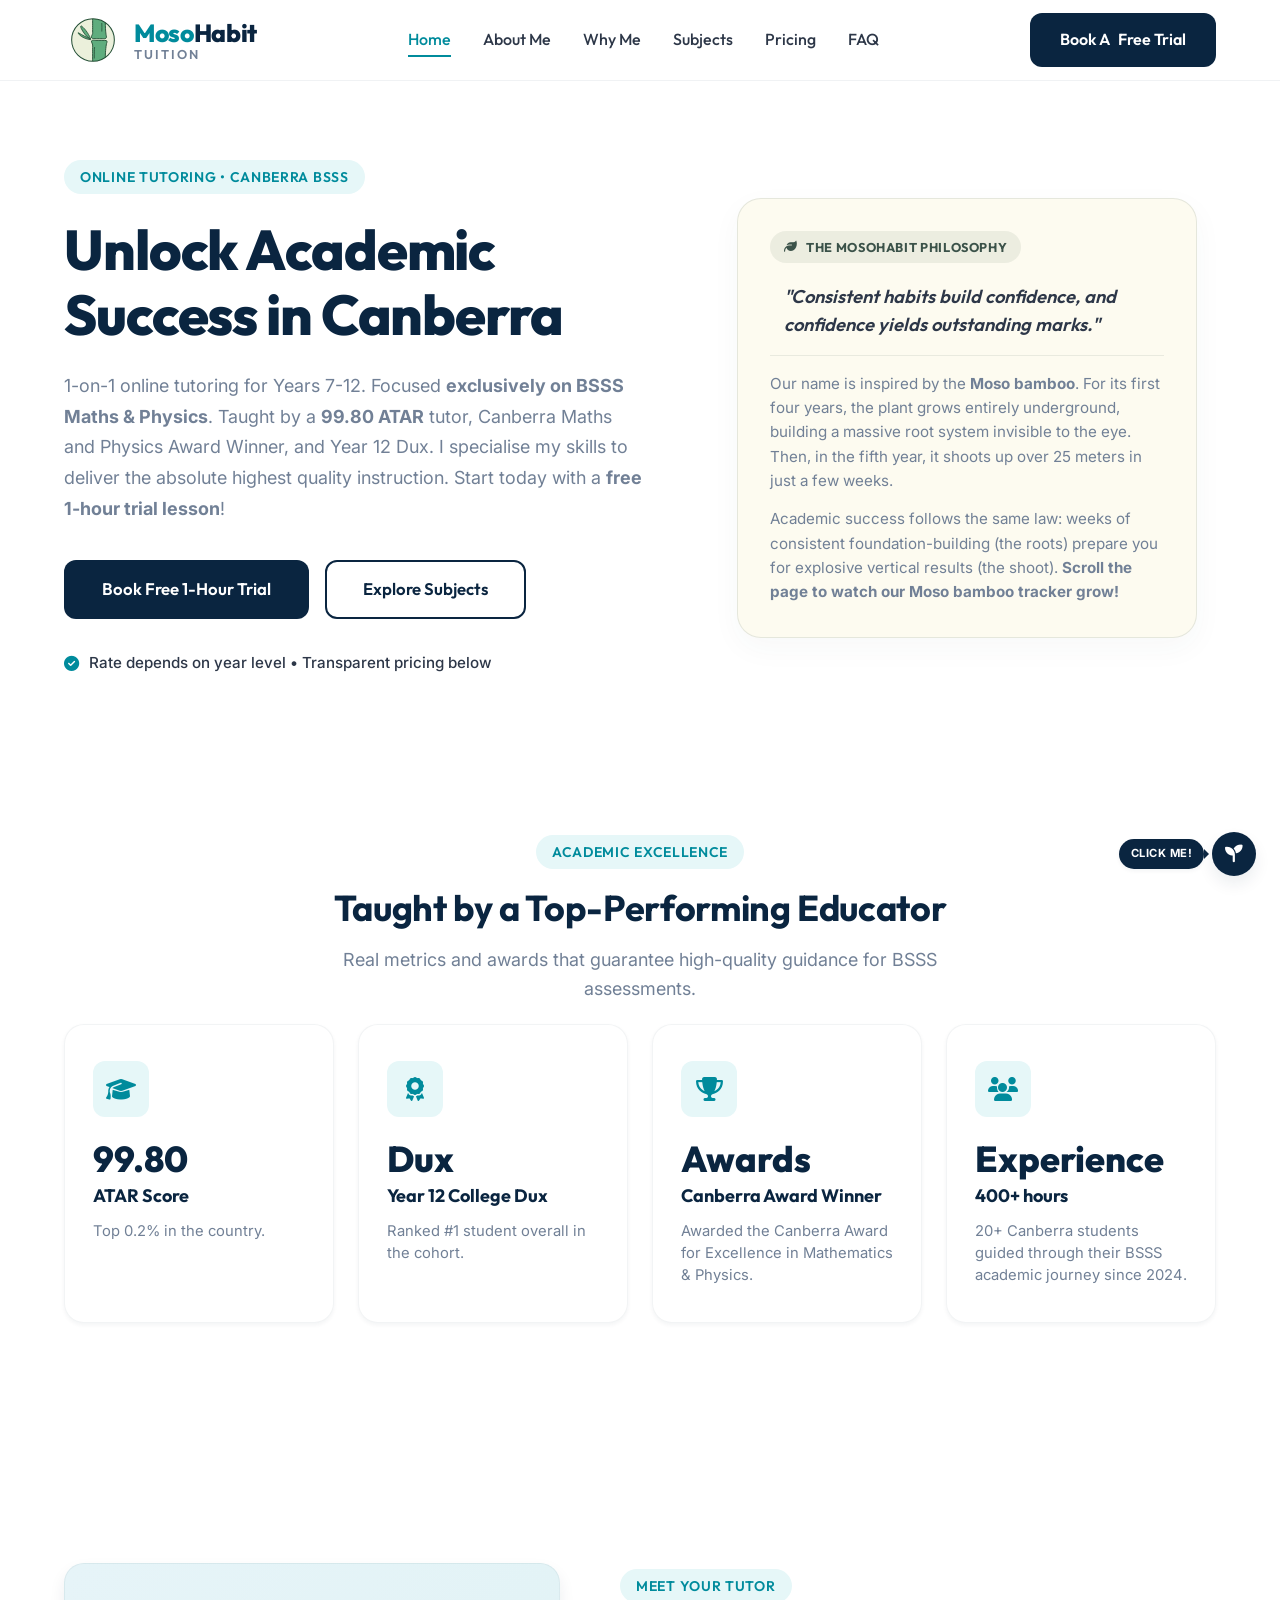
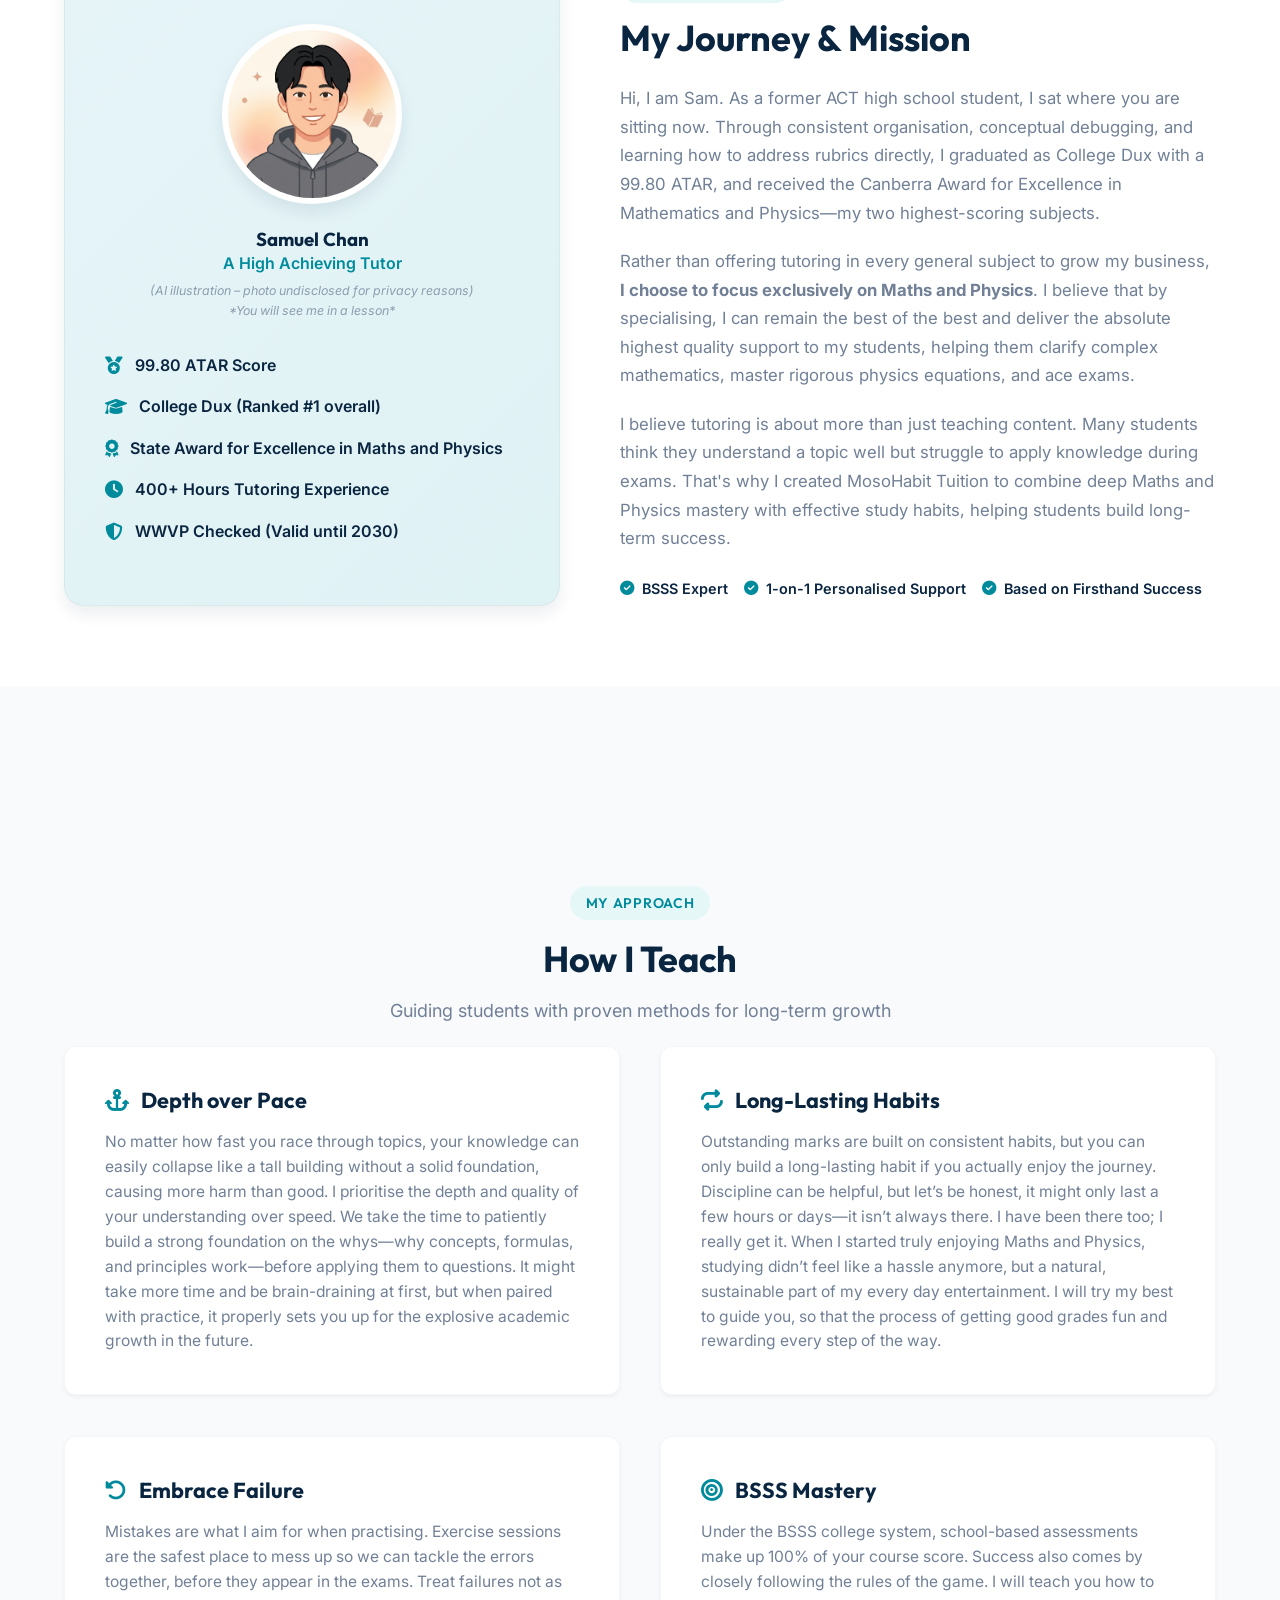
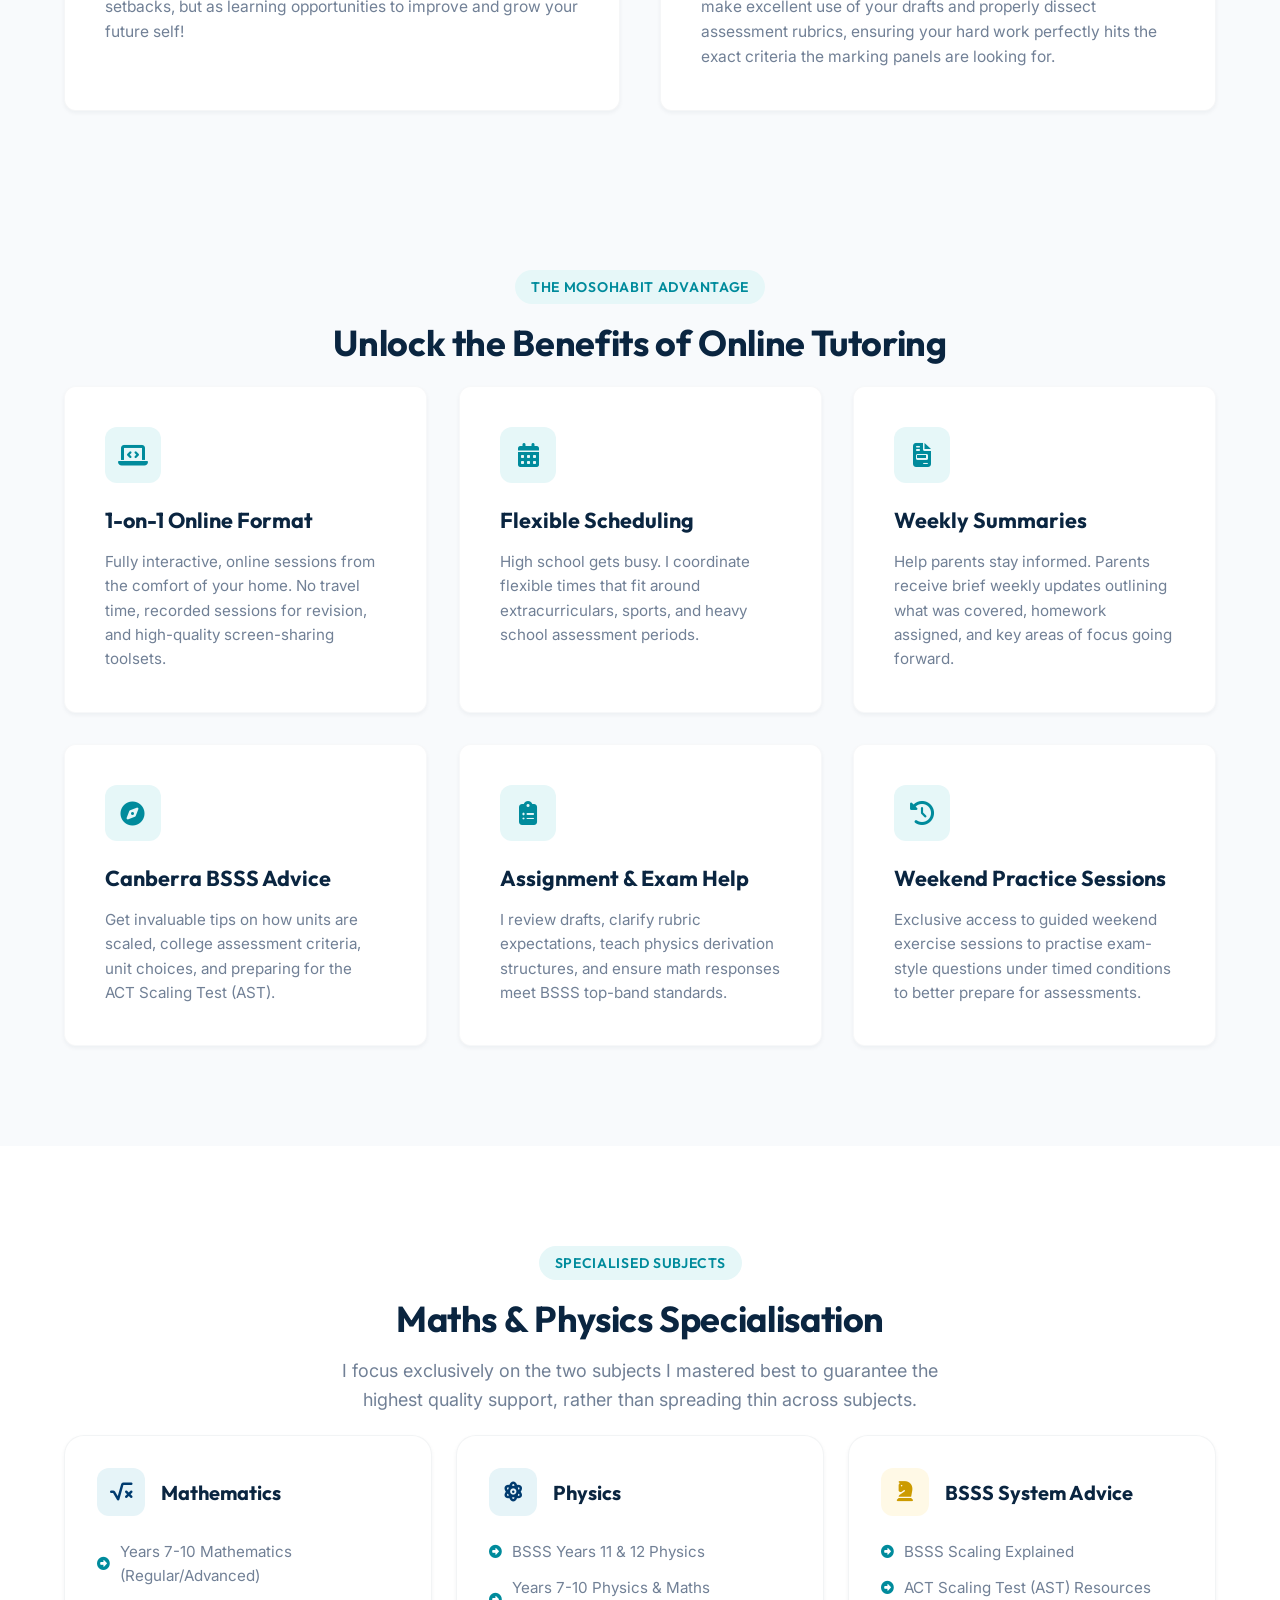
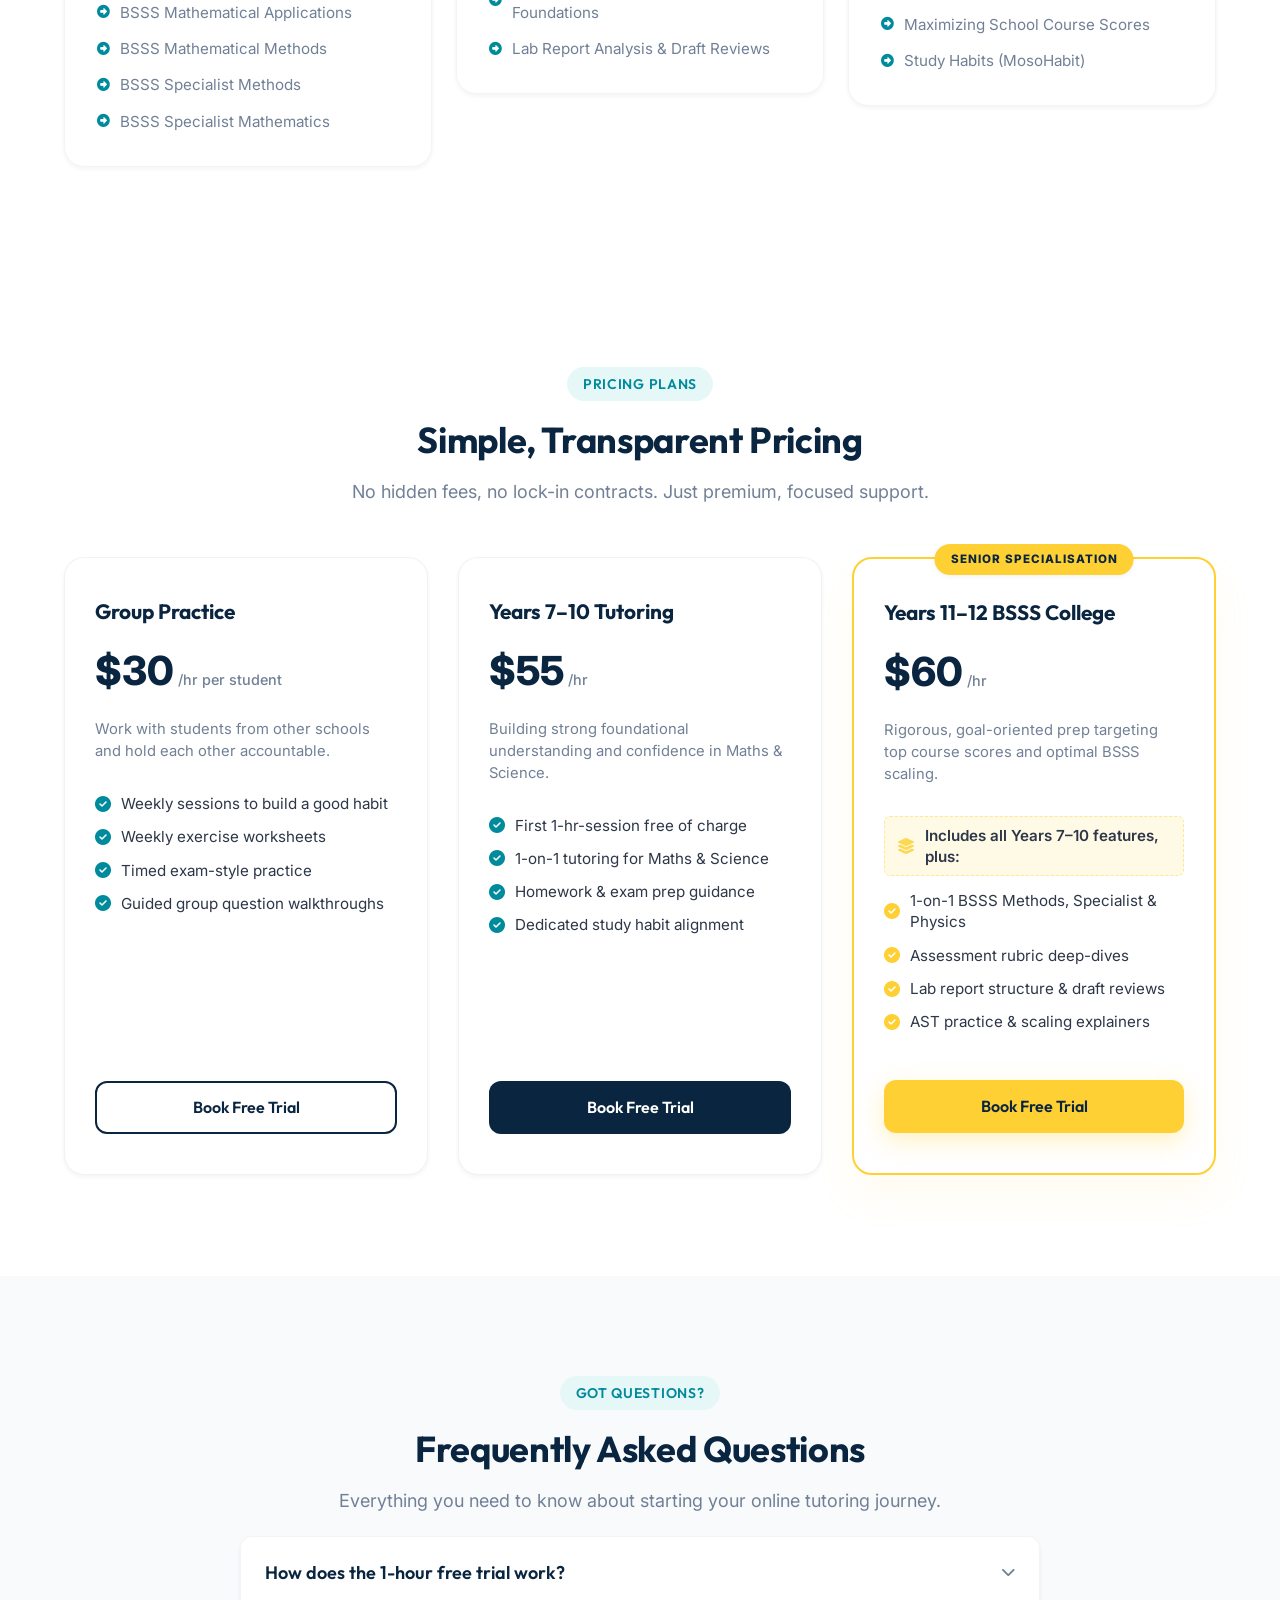
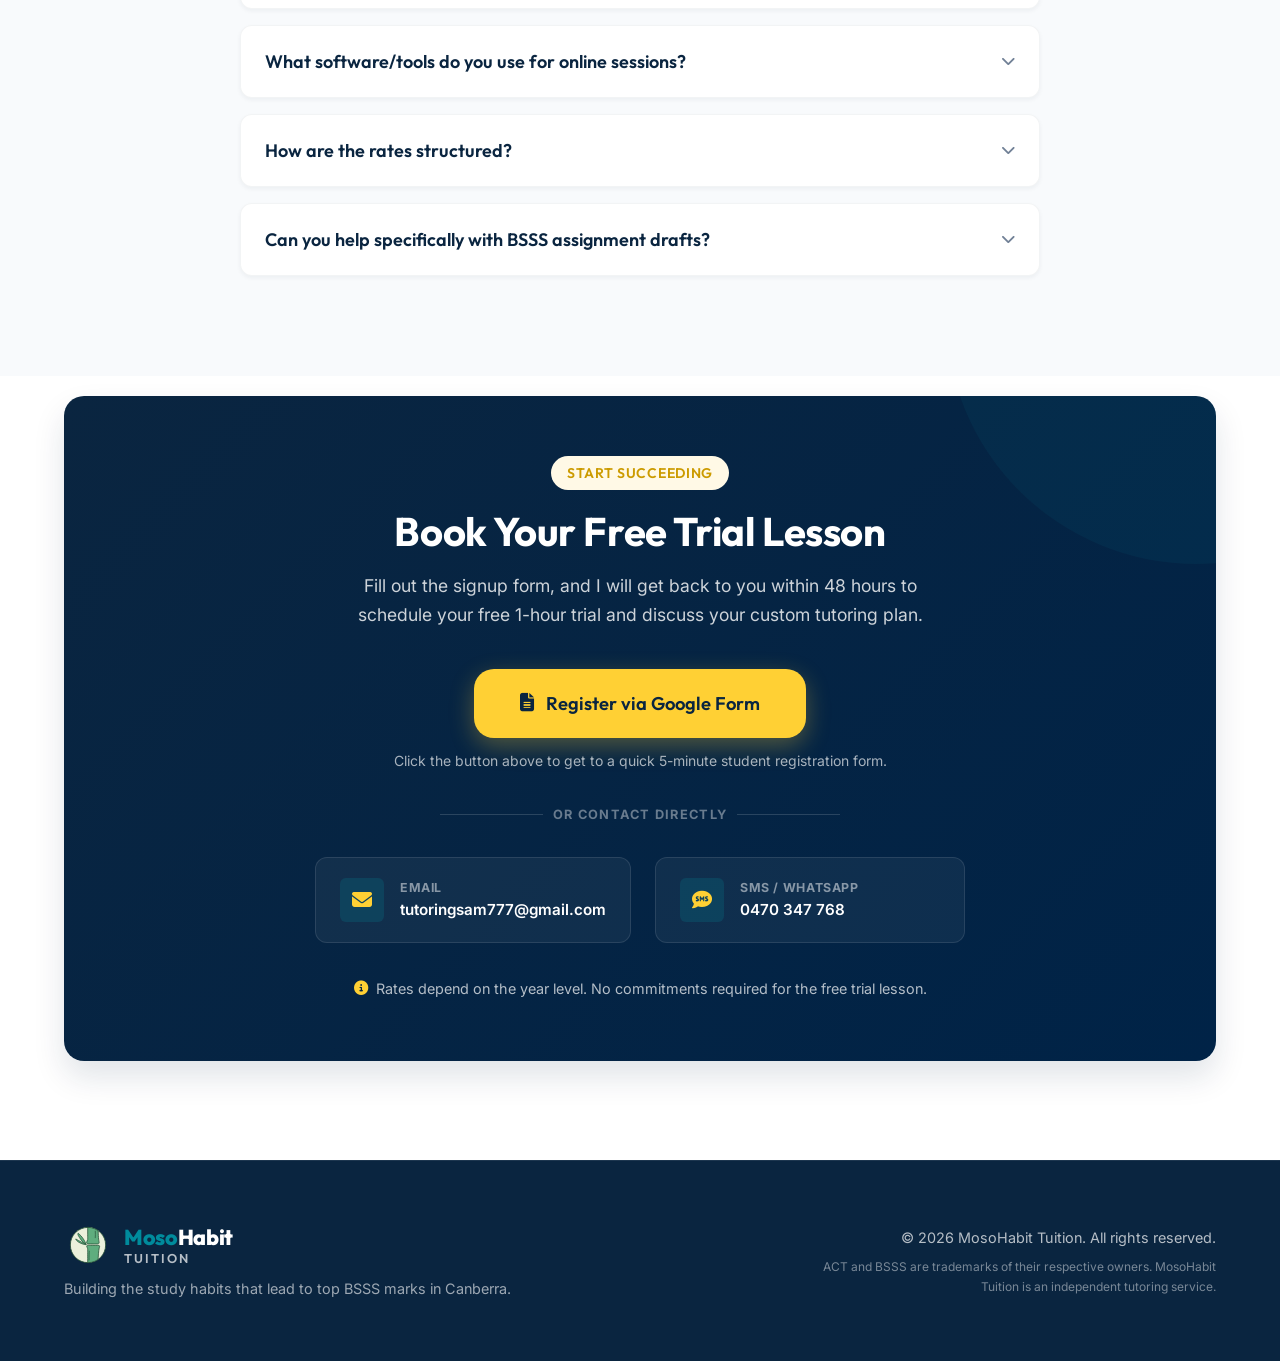
==== commit 2bbb9aea: "feat: update profile avatar with AI illustration and add privacy notice styling" ====
--- a/index.html
+++ b/index.html
@@ -174,14 +174,14 @@
                     <div class="story-img-wrap reveal reveal-left">
                         <div class="story-img-card">
                             <div class="story-avatar-container">
-                                <div class="story-avatar-placeholder">
-                                    <i class="fa-solid fa-user-tie"></i>
-                                </div>
-                                <!-- Note: User can easily overwrite this with their real photo of Sam: -->
-                                <!-- <img src="assets/tutor-sam.jpg" alt="Sam, MosoHabit Tutor" class="avatar-img"> -->
+                                <img src="./assets/ai-avatar.png" alt="Samuel Chan AI Cartoon Avatar"
+                                    class="avatar-img">
                             </div>
                             <h3>Samuel Chan</h3>
-                            <p class="text-accent" style="font-weight: 600; margin-bottom: 12px;">A High Achieving Tutor
+                            <p class="text-accent" style="font-weight: 600; margin-bottom: 4px;">A High Achieving Tutor
+                            </p>
+                            <p class="privacy-note">(AI illustration – photo undisclosed for privacy reasons)
+                                <br>*You will see me in a lesson*
                             </p>
 
                             <div class="story-credentials-list">
--- a/style.css
+++ b/style.css
@@ -1138,6 +1138,20 @@
 .story-avatar-placeholder {
     font-size: 5rem;
     color: var(--color-text-muted);
+}
+
+.avatar-img {
+    width: 100%;
+    height: 100%;
+    object-fit: cover;
+}
+
+.privacy-note {
+    font-size: 0.775rem;
+    color: var(--color-text-light);
+    opacity: 0.75;
+    font-style: italic;
+    margin-bottom: 12px;
 }
 
 .story-credentials-list {
@@ -1789,11 +1803,10 @@
 
 /* Hide on mobile screens */
 @media (max-width: 768px) {
-    .bamboo-widget {
-        display: none !important;
-    }
-
-    .bamboo-restore-btn {
+    .bamboo-widget,
+    .bamboo-restore-container,
+    .bamboo-restore-btn,
+    .bamboo-restore-tooltip {
         display: none !important;
     }
 }
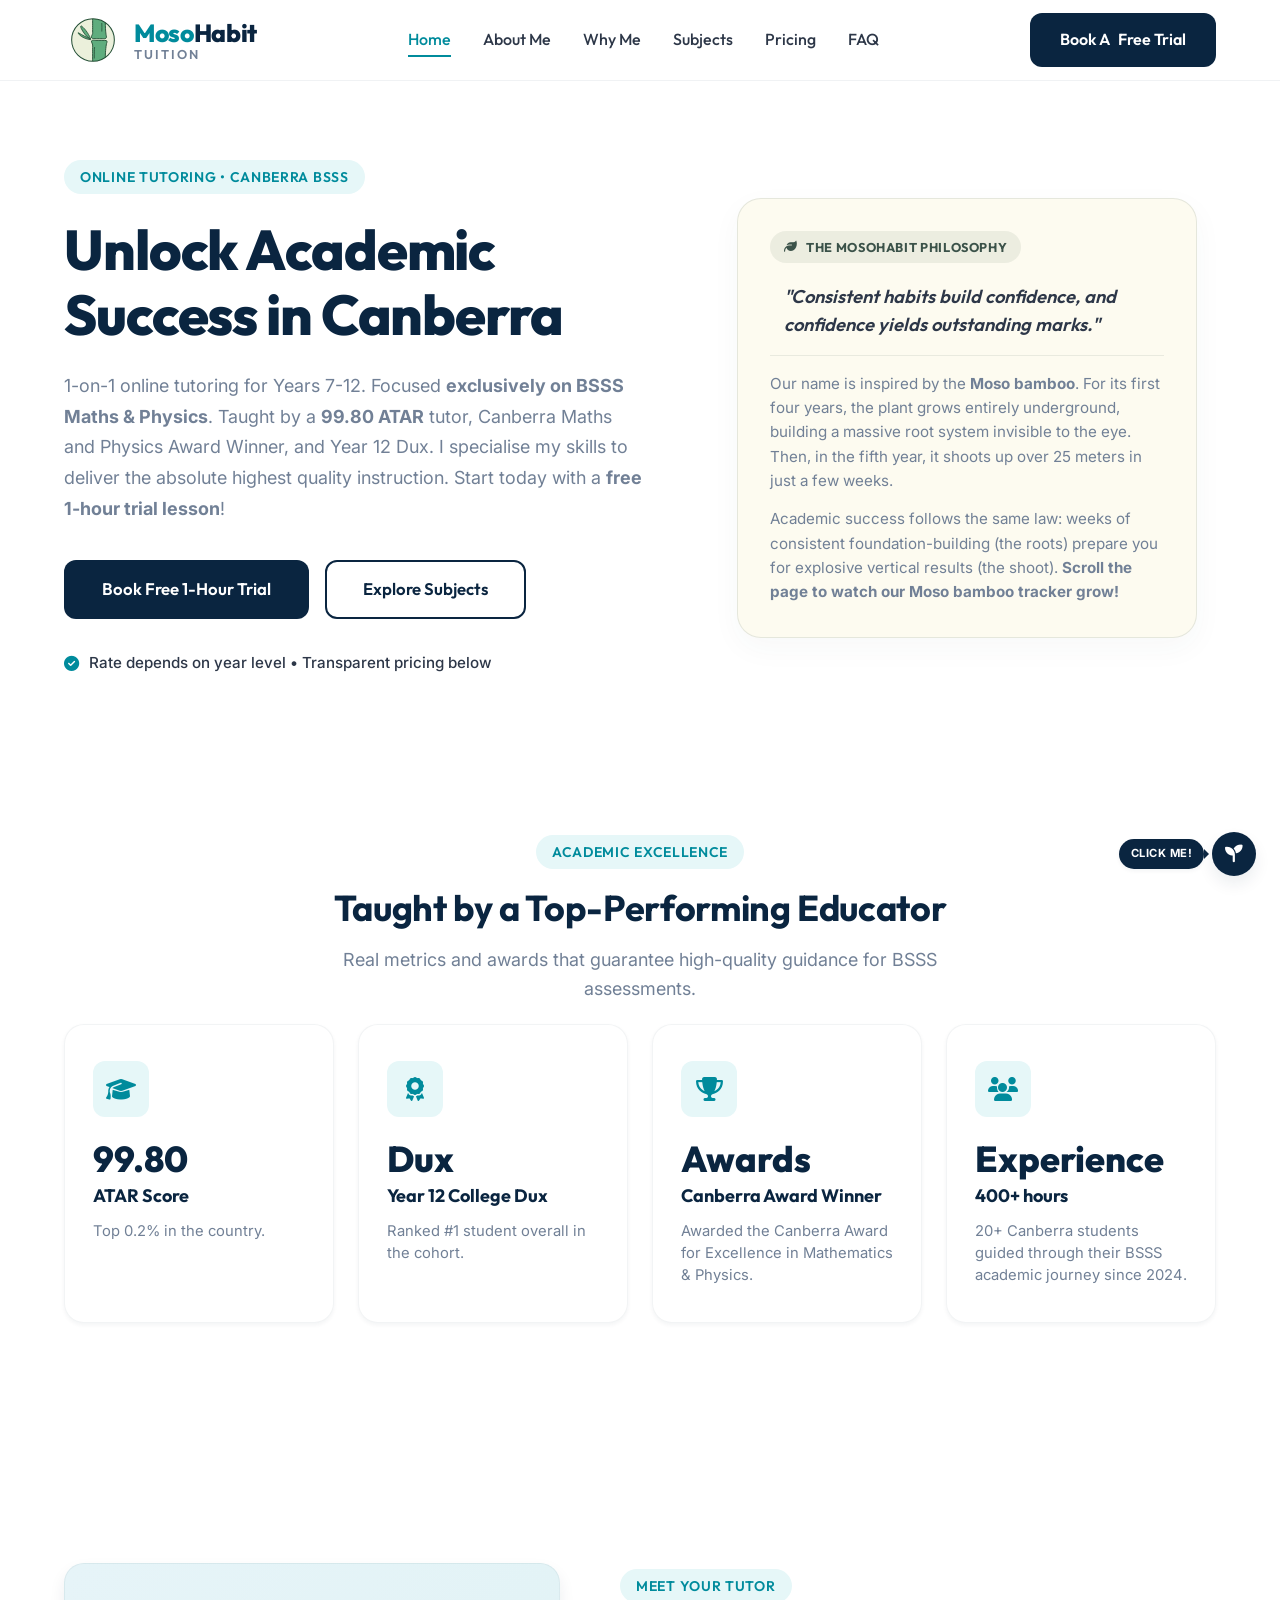
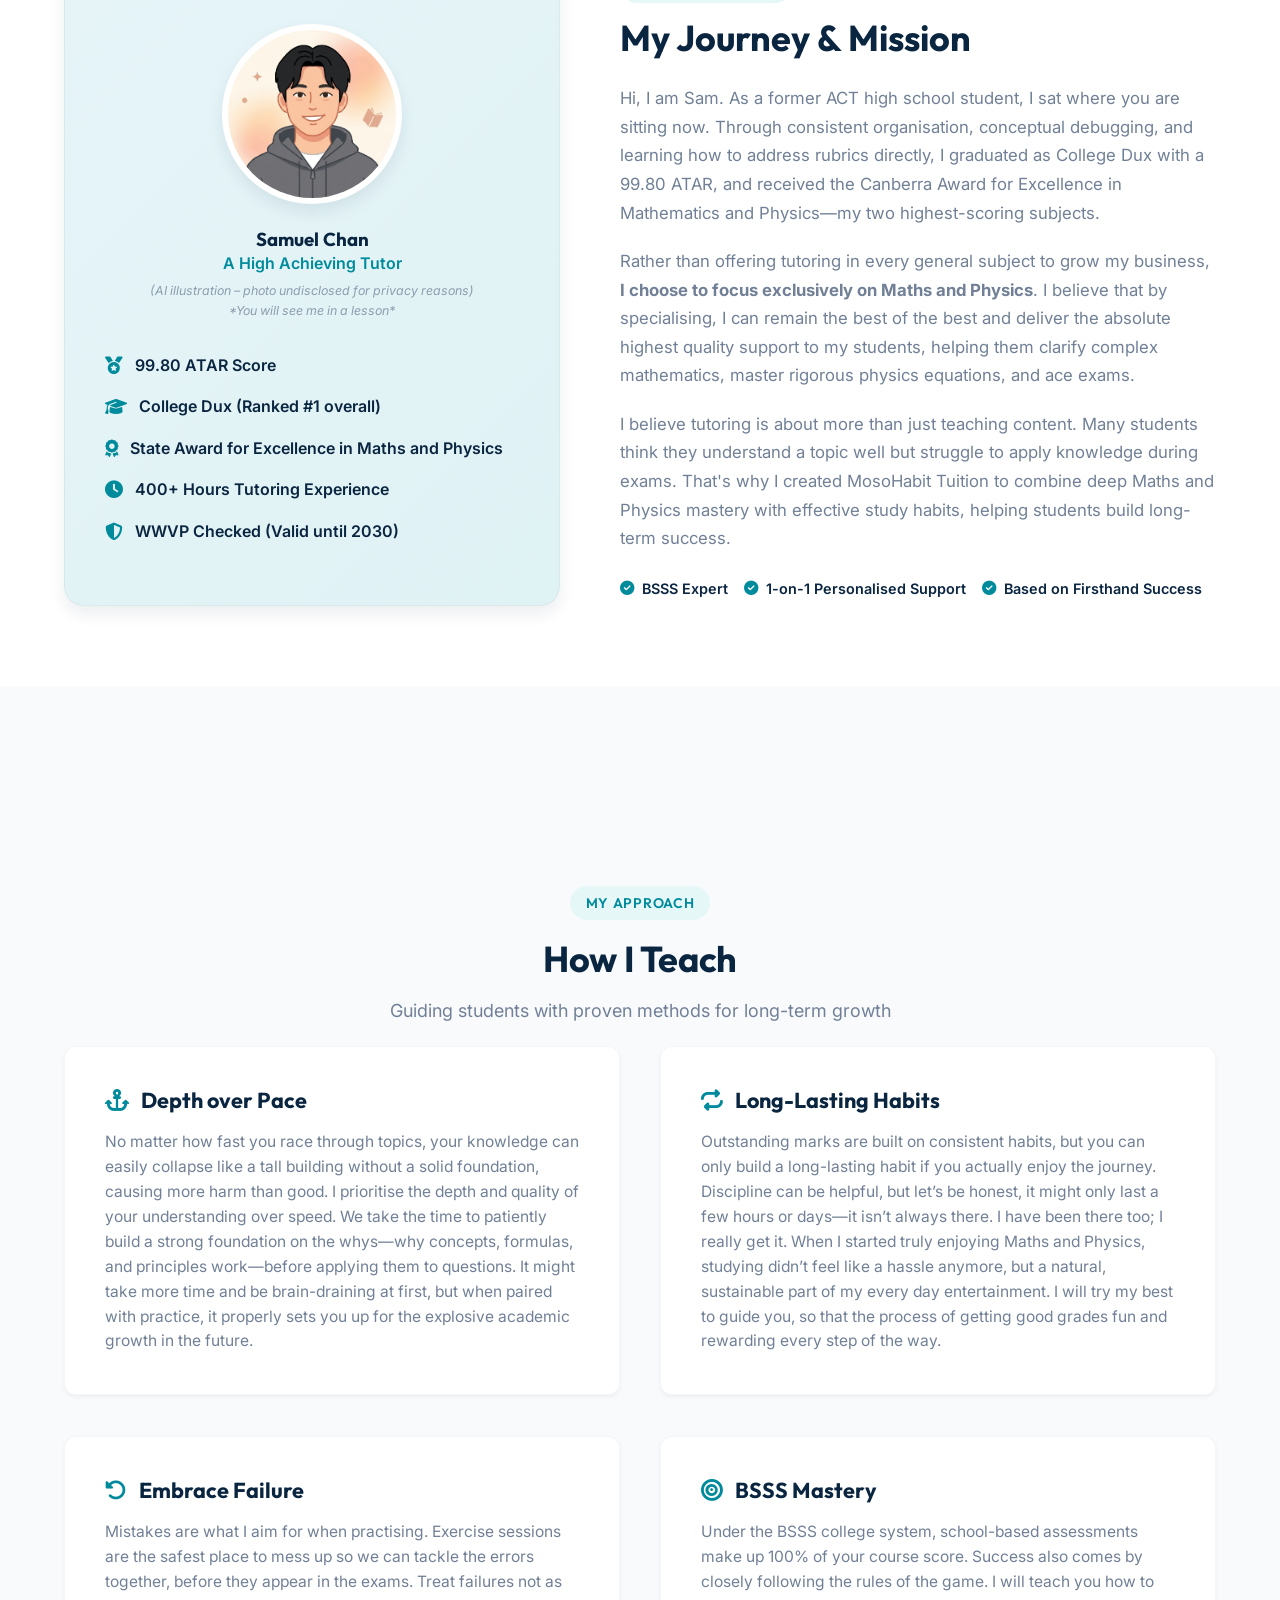
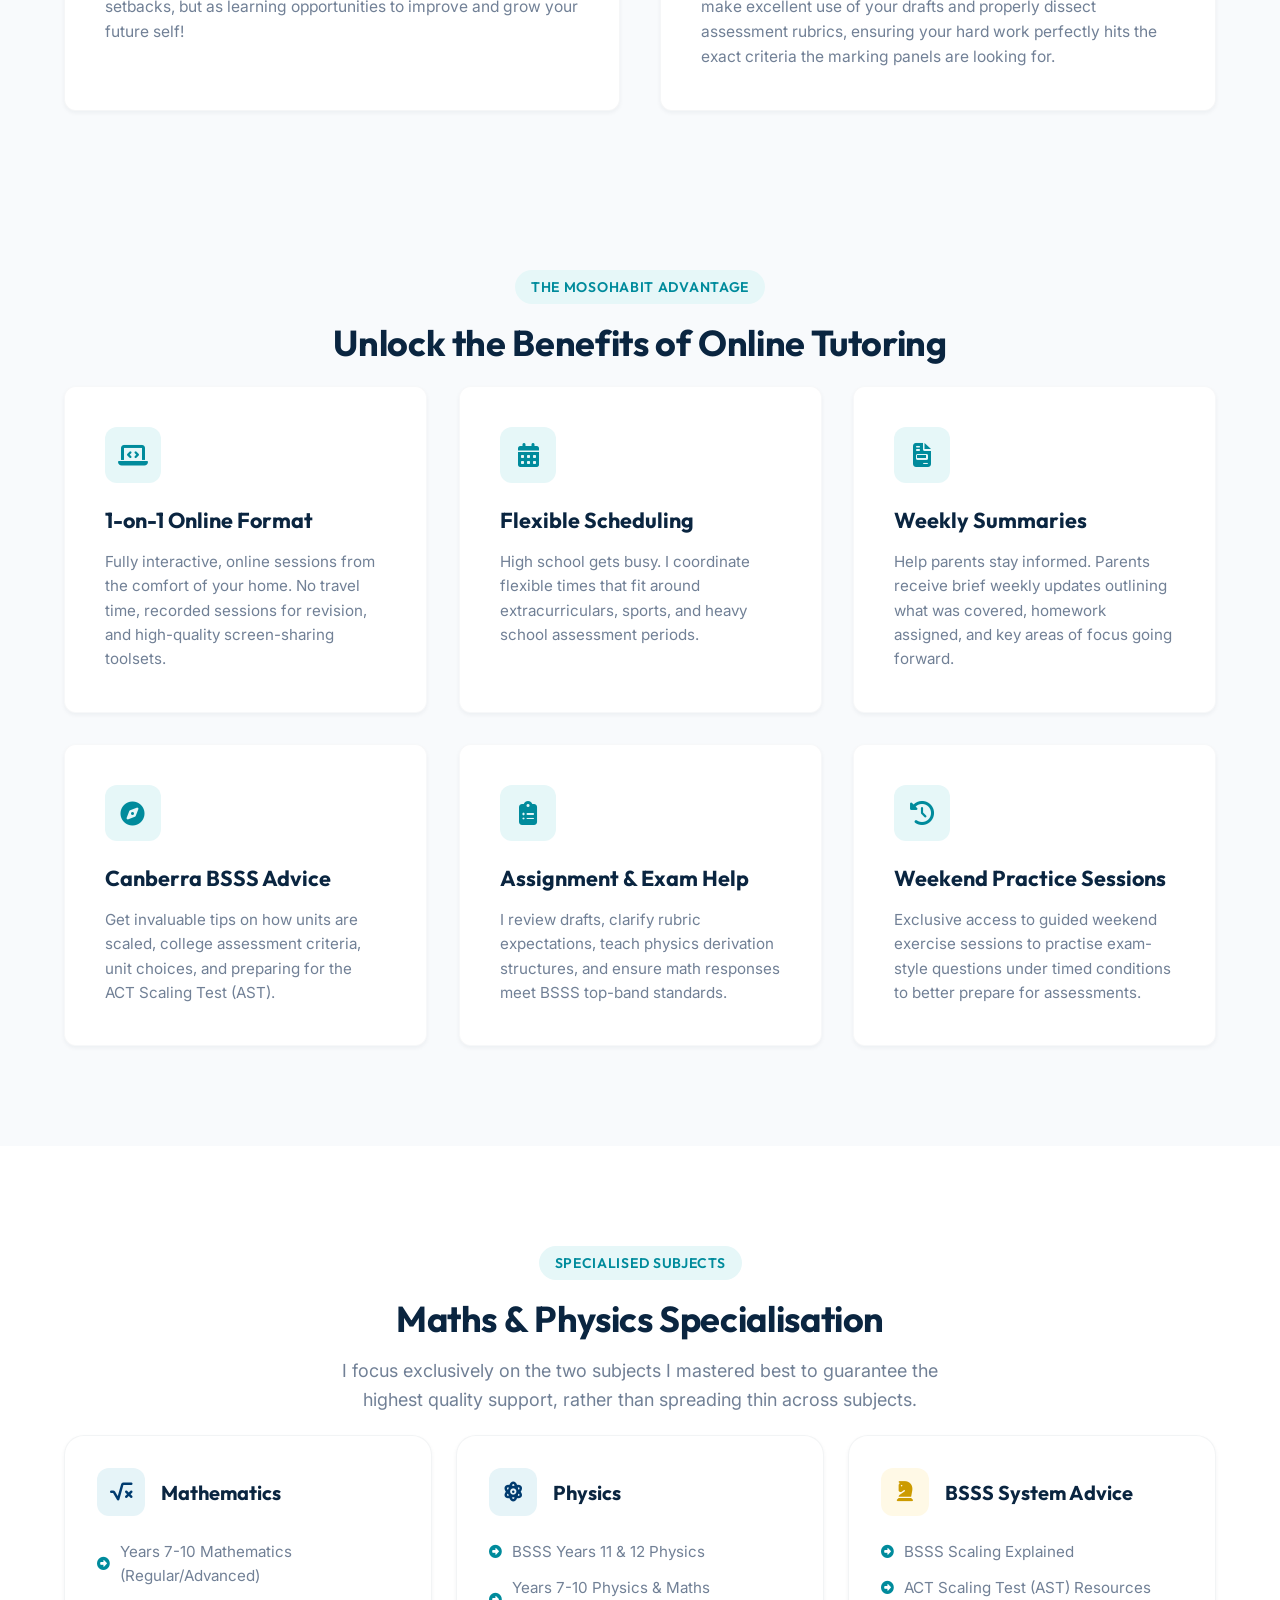
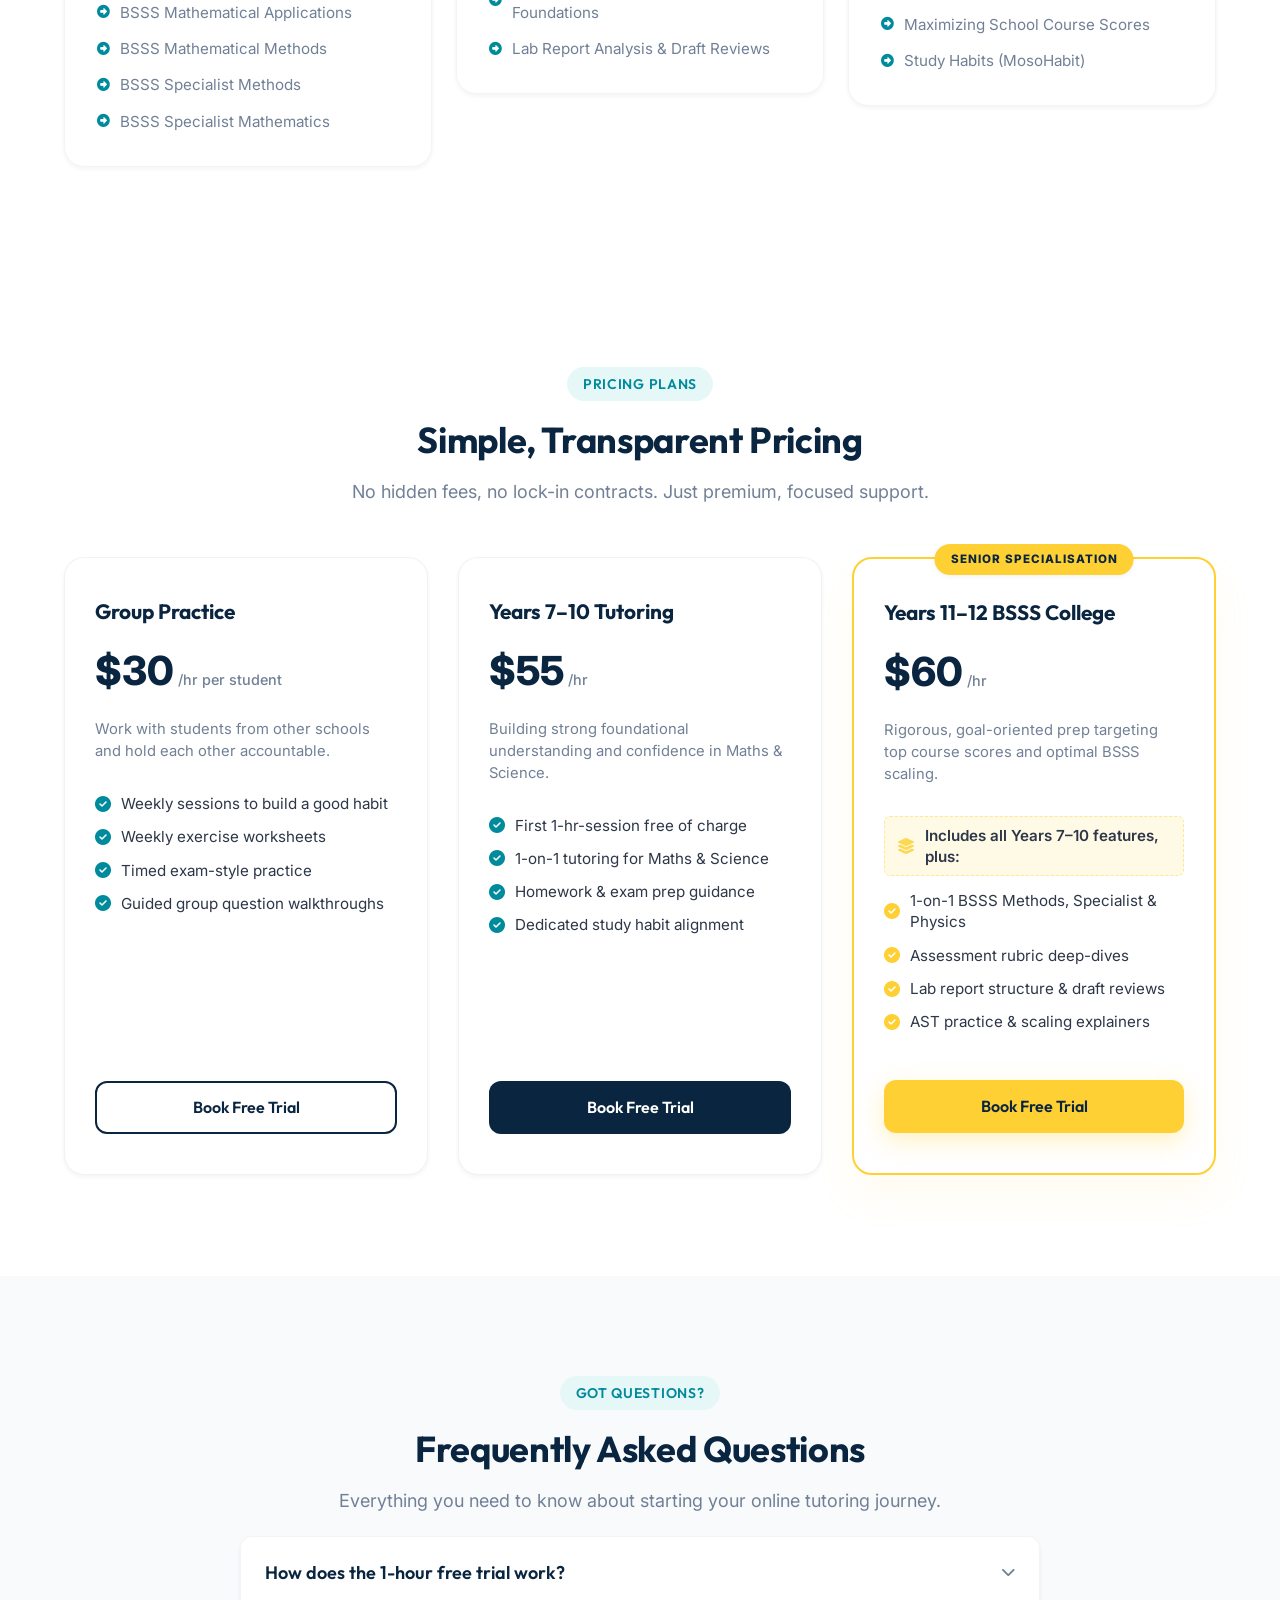
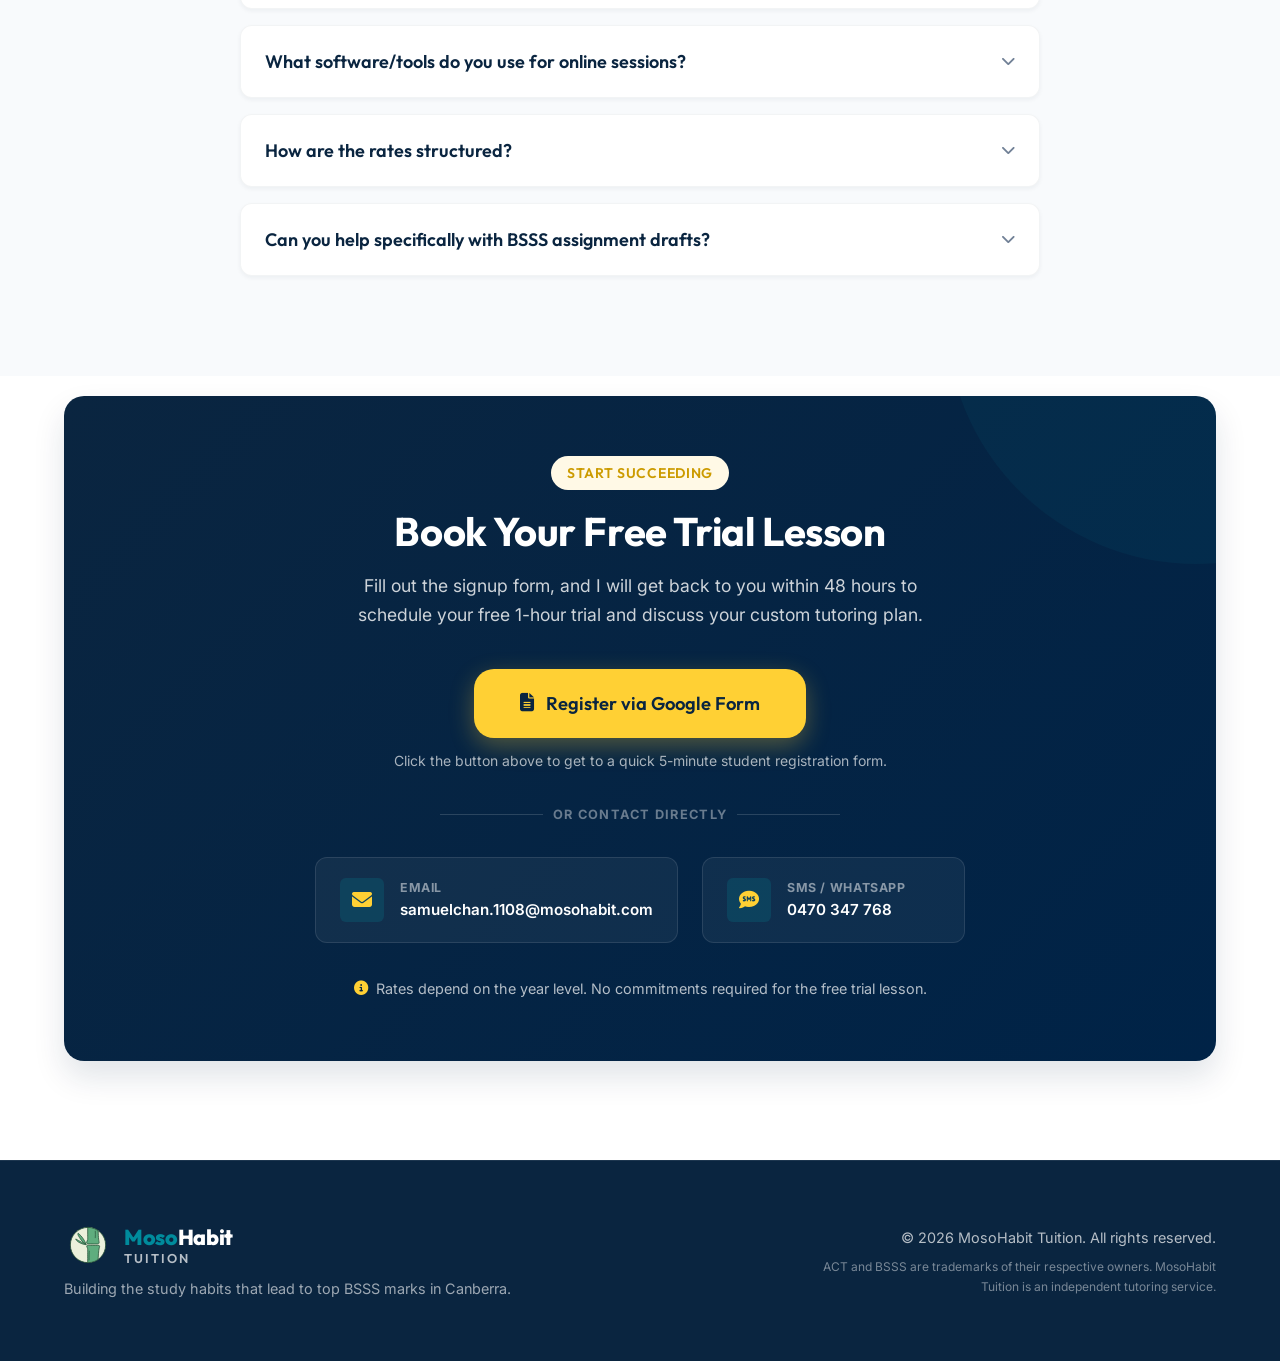
==== commit dc1cba8d: "refactor: resize poster layout from A4 to A5 and update component styling" ====
--- a/index.html
+++ b/index.html
@@ -530,8 +530,15 @@
                         </button>
                         <div class="faq-content">
                             <p>I use Zoom for our lessons, coupled with an online collaborative whiteboard, giving us
-                                the best of both worlds. It feels as collaborative as sitting in the same room together,
-                                but you also get all the flexibility, convenience, and comfort of an online lesson.</p>
+                                the best of both worlds. All you need is: </p>
+                            <ul>
+                                <li>A device to join the Zoom meeting</li>
+                                <li>Pen/pencil & some paper</li>
+                                <li>Your attention and a willingness to learn!</li>
+                            </ul>
+                            <p>It feels as collaborative as sitting in the same room together, but you also get all the
+                                flexibility, convenience, and comfort of an online lesson.
+                            </p>
                         </div>
                     </div>
 
@@ -614,11 +621,11 @@
 
                         <div class="contact-info-grid">
                             <!-- Contact item 1 -->
-                            <a href="mailto:tutoringsam777@gmail.com" class="contact-item">
+                            <a href="mailto:samuelchan.1108@mosohabit.com" class="contact-item">
                                 <div class="contact-icon-wrap"><i class="fa-solid fa-envelope"></i></div>
                                 <div class="contact-details">
                                     <span class="contact-label">Email</span>
-                                    <span class="contact-val">tutoringsam777@gmail.com</span>
+                                    <span class="contact-val">samuelchan.1108@mosohabit.com</span>
                                 </div>
                             </a>
 
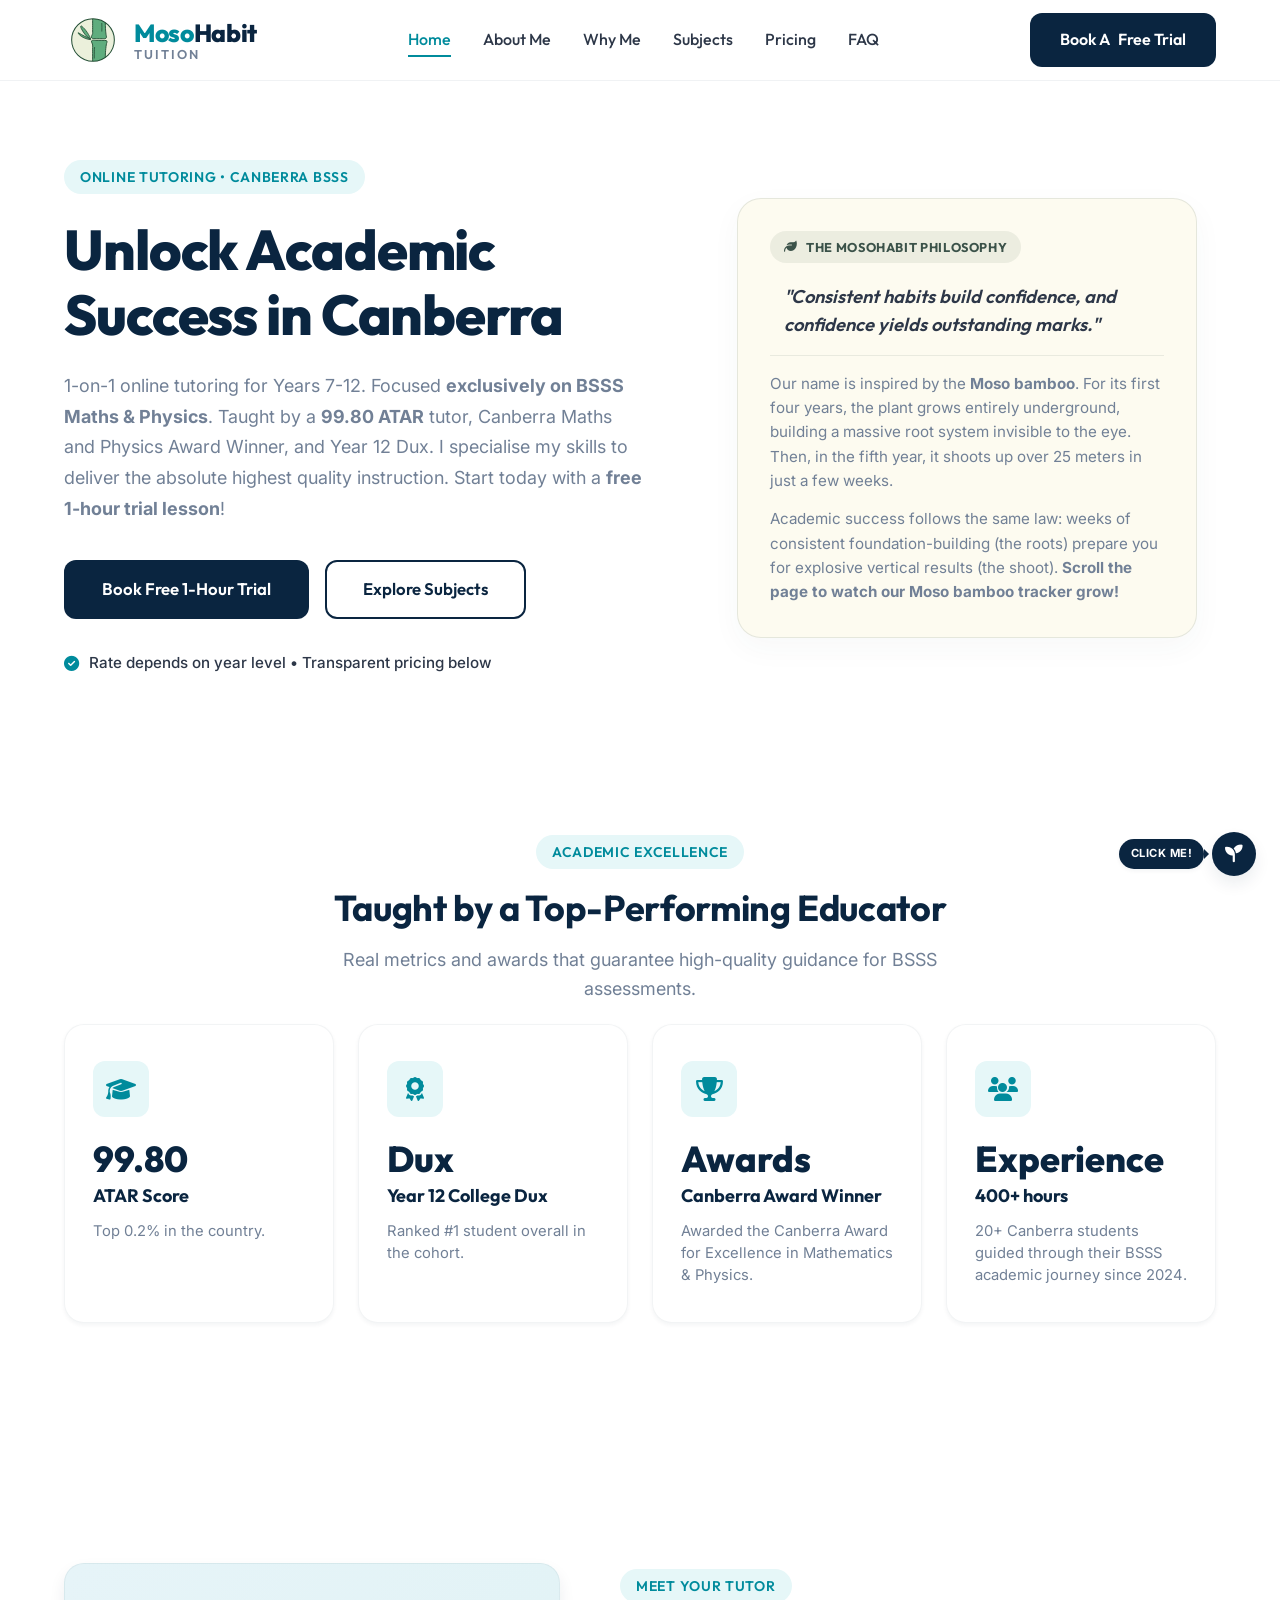
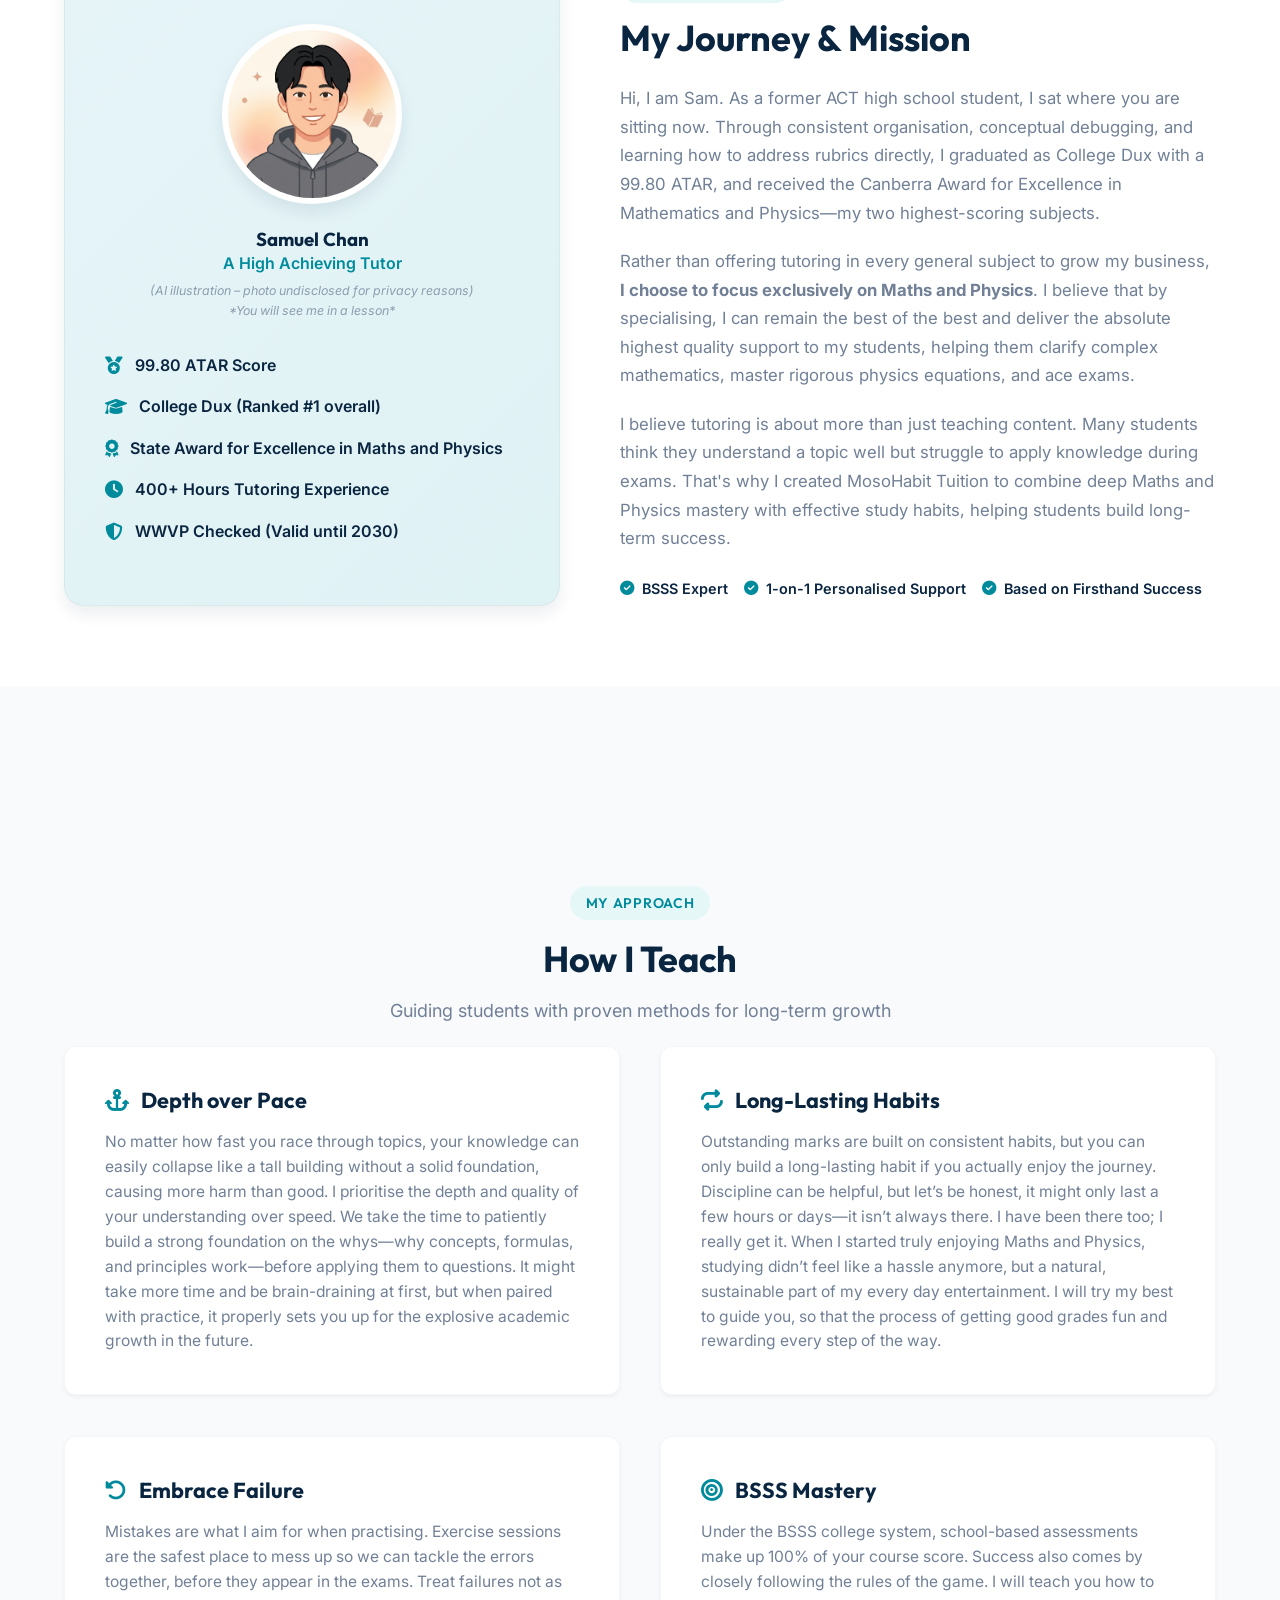
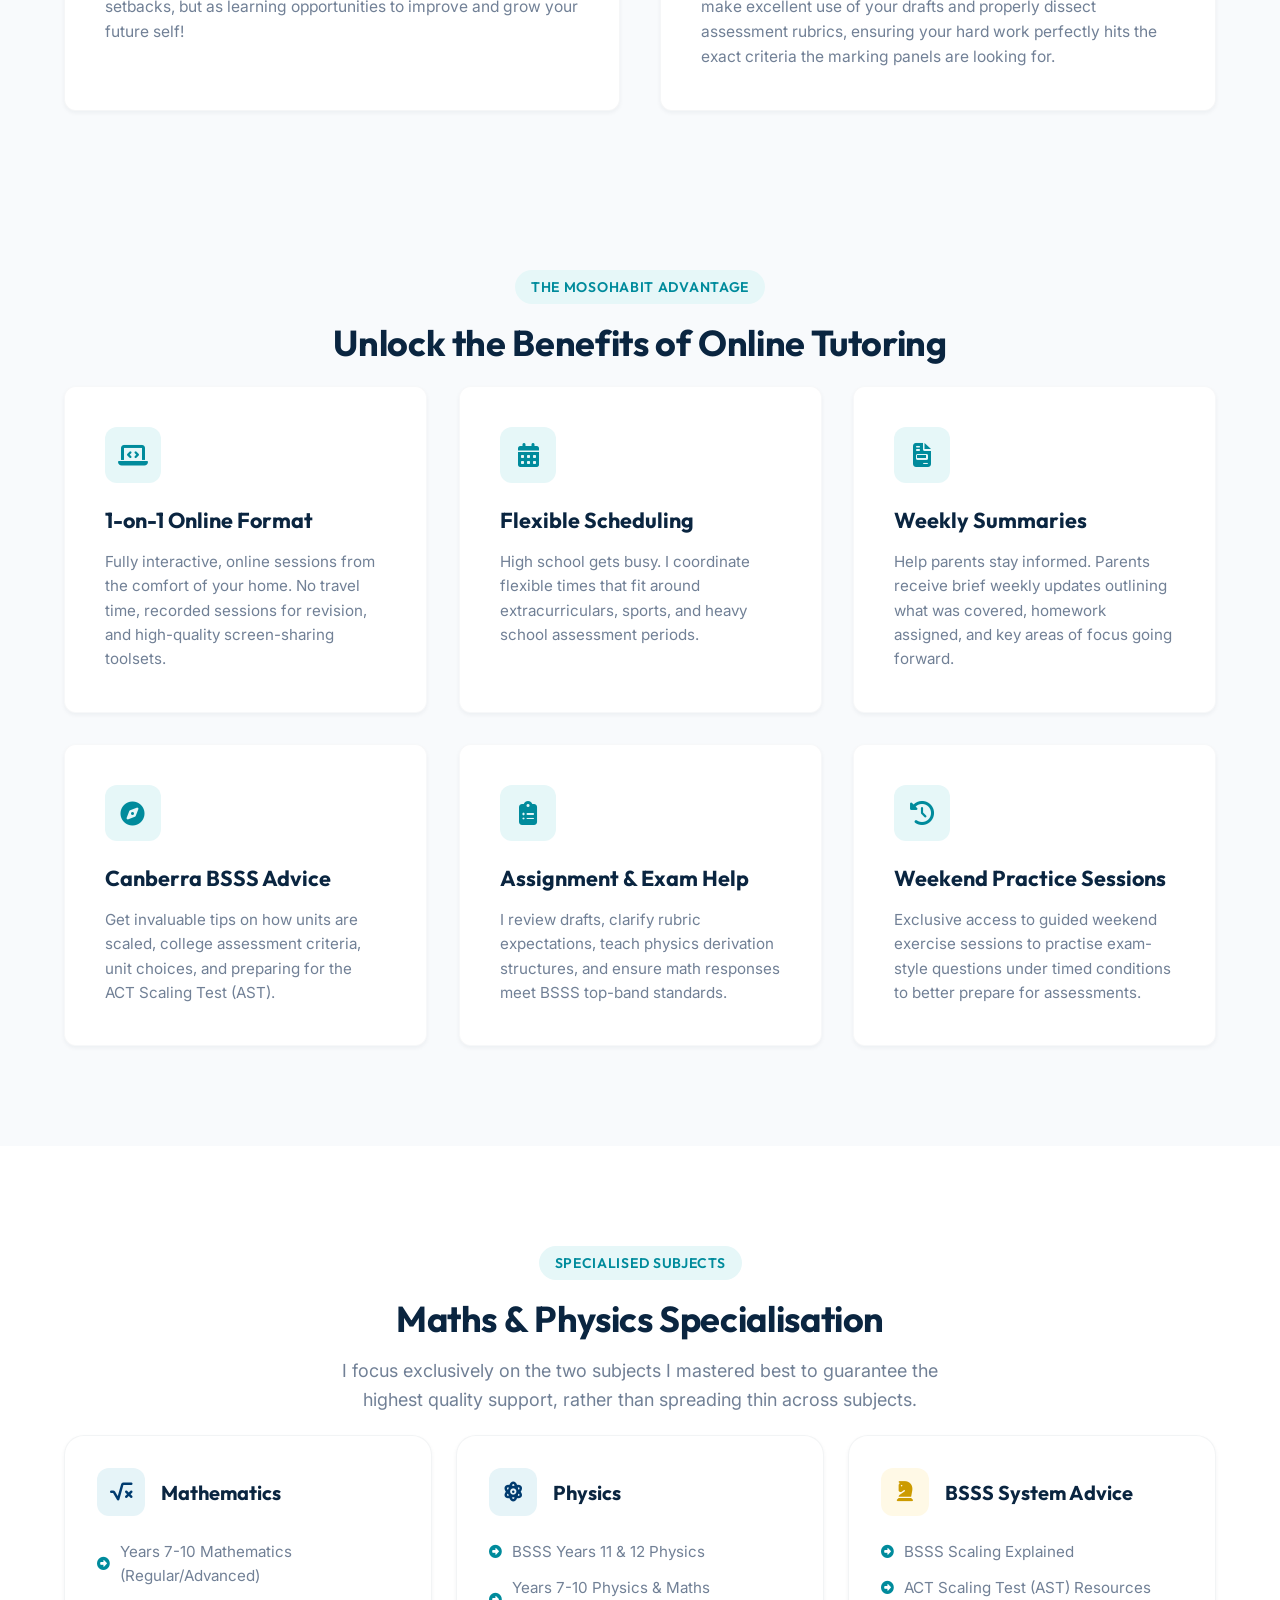
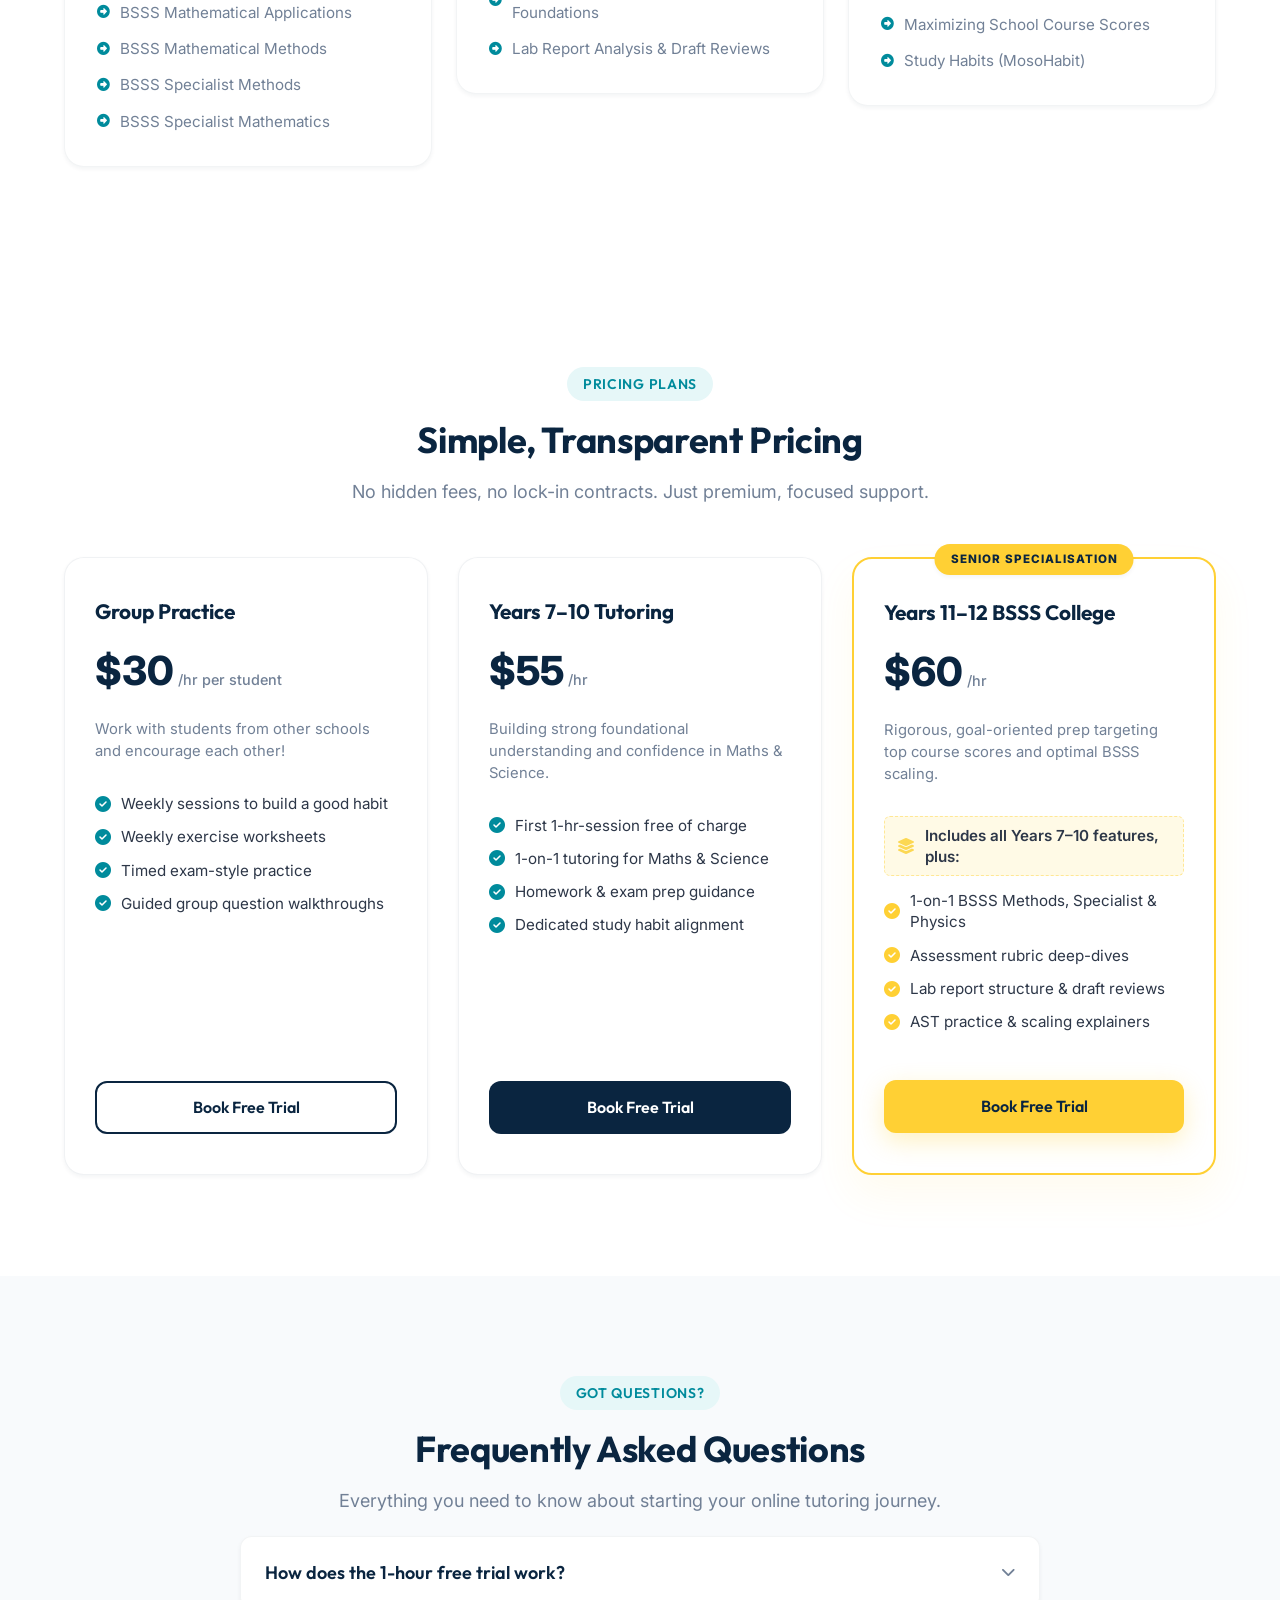
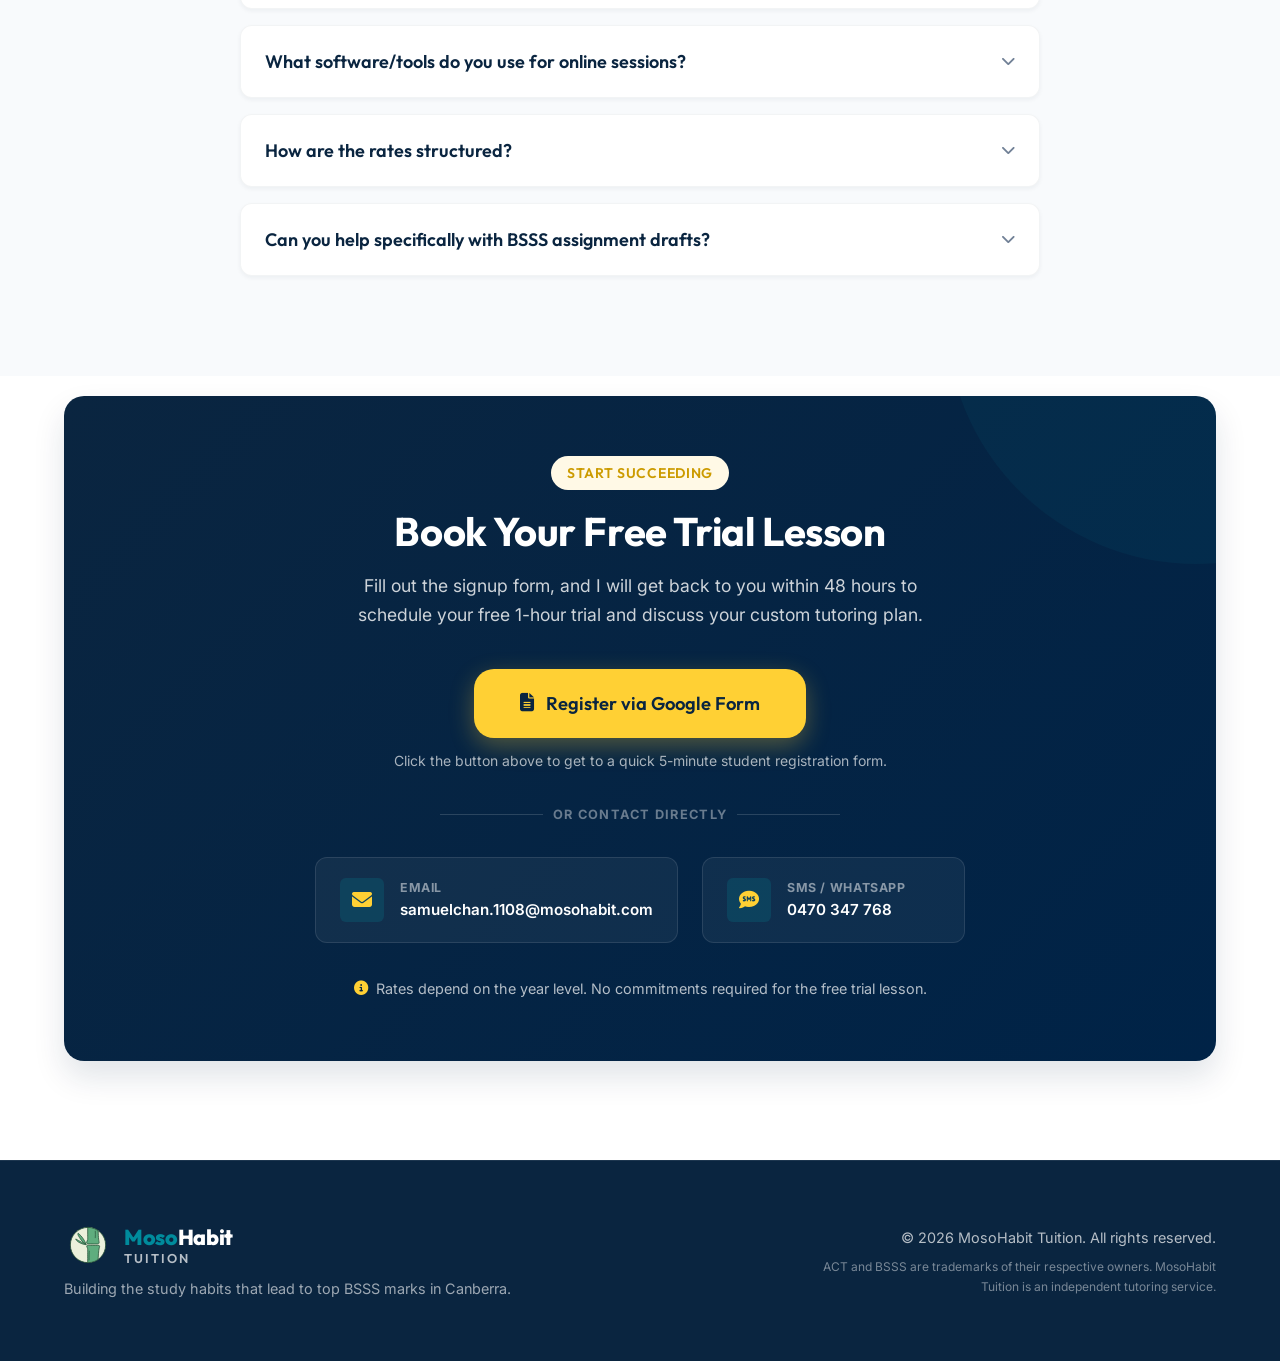
==== commit 84071565: "chore: update group practice description to be more encouraging" ====
--- a/index.html
+++ b/index.html
@@ -436,8 +436,7 @@
                         <div class="pricing-header">
                             <h3>Group Practice</h3>
                             <div class="price">$30<span>/hr per student</span></div>
-                            <p class="pricing-desc"> Work with students from other schools and hold each other
-                                accountable.</p>
+                            <p class="pricing-desc"> Work with students from other schools and encourage each other!</p>
                         </div>
                         <ul class="pricing-features">
                             <li><i class="fa-solid fa-circle-check"></i> Weekly sessions to build a good habit</li>
@@ -606,8 +605,9 @@
                     <div class="contact-body">
                         <!-- Signup Button linking to Google Form -->
                         <div class="signup-action-area">
-                            <a href="https://forms.gle/q5dMkX7rA27oYbx68" target="_blank" rel="noopener noreferrer"
-                                class="btn btn-gold btn-xl btn-gform" id="gform-link">
+                            <a href="https://docs.google.com/forms/d/e/1FAIpQLSdieeS3l1BECyyOacbB-kfk0cgnBVUJ_aZ-Zr1fEjfT1oHkrg/viewform?usp=publish-editor"
+                                target="_blank" rel="noopener noreferrer" class="btn btn-gold btn-xl btn-gform"
+                                id="gform-link">
                                 <i class="fa-solid fa-file-lines"></i> Register via Google Form
                             </a>
                             <p class="gform-hint">Click the button above to get to a quick 5-minute student registration
